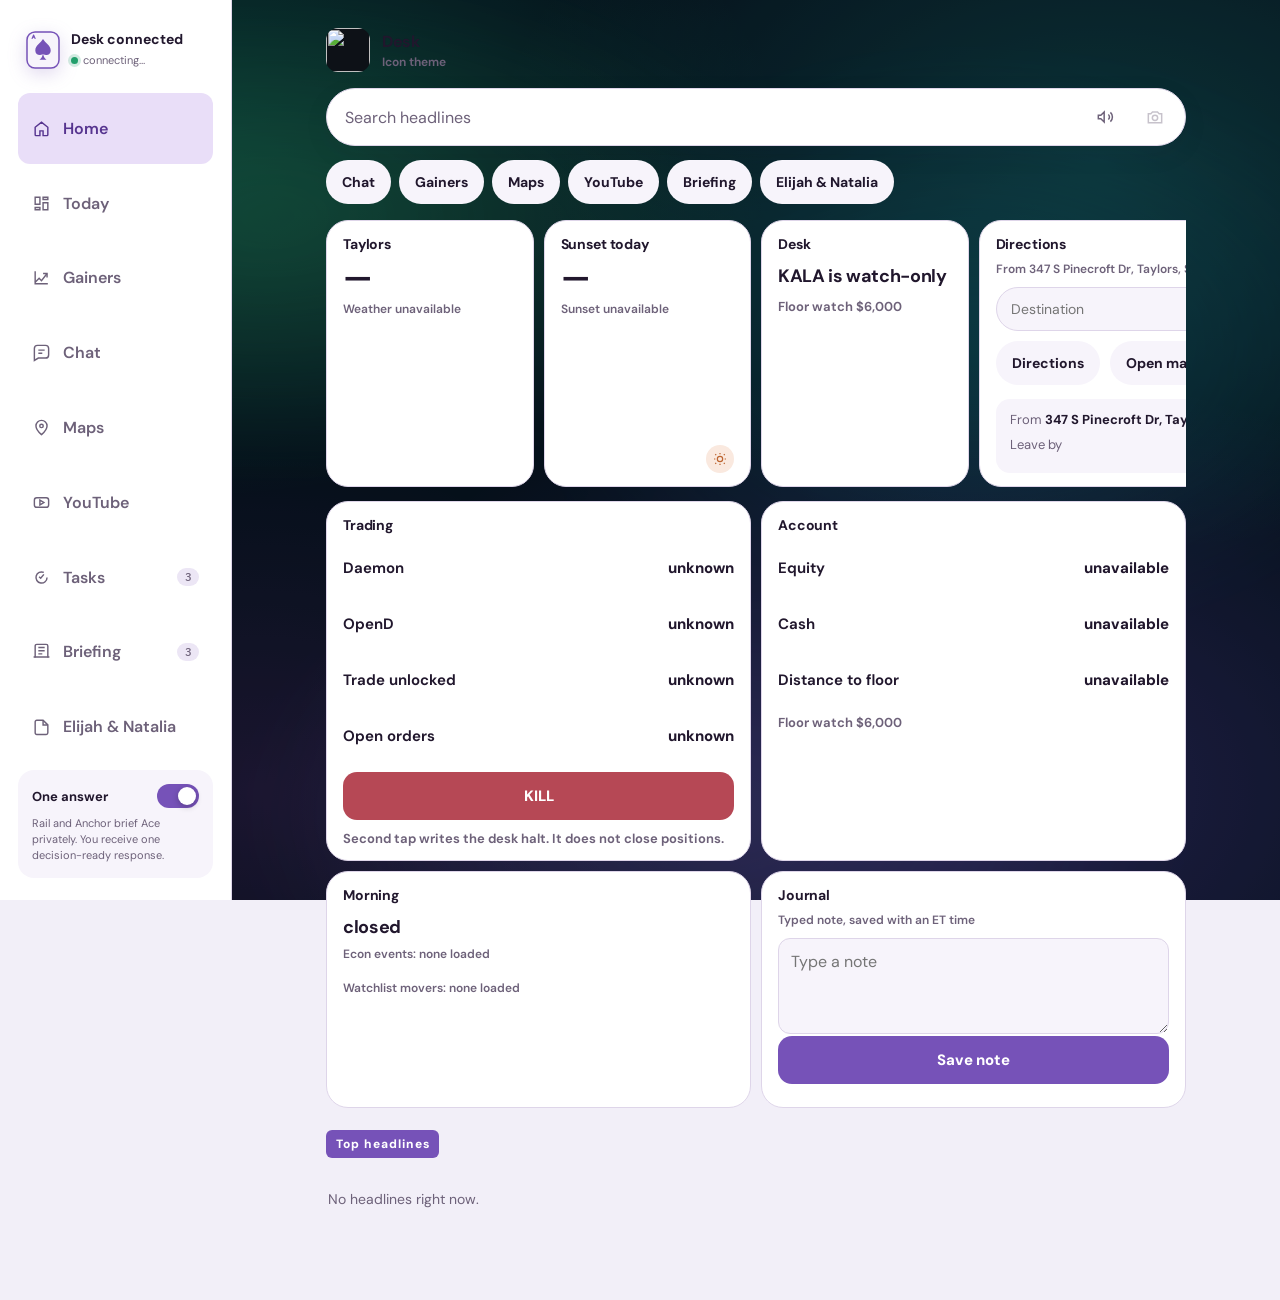
==== static/index.html @ f1497619 "Show live equity and cash from the OpenD account cache. The Home account card reads a local book pus" ====
<!doctype html>
<html lang="en">
<head>
  <meta charset="utf-8" />
  <meta name="viewport" content="width=device-width, initial-scale=1, viewport-fit=cover" />
  <meta name="color-scheme" content="light dark" />
  <meta name="theme-color" content="#171022" />
  <title>Shavor's Desk</title>
  <link rel="manifest" href="/manifest.webmanifest">
  <link rel="apple-touch-icon" href="/icon-mark.png?size=180">
  <link rel="icon" href="/icon.svg" type="image/svg+xml">
  <link rel="icon" type="image/png" sizes="192x192" href="/icon-mark.png?size=192">
  <style>
    @import url('https://fonts.googleapis.com/css2?family=DM+Sans:wght@400;500;600;700&family=IBM+Plex+Mono:wght@500&display=swap');

    :root {
      color-scheme: light dark;
      --bg: #f2eff8;
      --surface: #ffffff;
      --surface-2: #f7f4fb;
      --surface-3: #ece6f5;
      --ink: #21172d;
      --muted: #6d6179;
      --line: #ded5e9;
      --accent: #7652b8;
      --accent-strong: #56348f;
      --accent-soft: #e9def8;
      --warm: #bd642f;
      --warm-soft: #fae9df;
      --blue: #4c719e;
      --blue-soft: #e4edf8;
      --danger: #b64855;
      --shadow: 0 16px 48px rgba(49, 29, 76, .12);
      --radius-lg: 24px;
      --radius-md: 16px;
      --radius-sm: 11px;
      --sidebar: 232px;
    }

    @media (prefers-color-scheme: dark) {
      :root {
        --bg: #0d0913;
        --surface: #171020;
        --surface-2: #21172d;
        --surface-3: #2c1f3b;
        --ink: #f6f0fb;
        --muted: #b1a3be;
        --line: #3a2a4b;
        --accent: #aa7bea;
        --accent-strong: #c59cf3;
        --accent-soft: #38234f;
        --warm: #ef9360;
        --warm-soft: #40271d;
        --blue: #8eb6e8;
        --blue-soft: #21324a;
        --danger: #f08a98;
        --shadow: 0 16px 52px rgba(0, 0, 0, .38);
      }
    }

    * { box-sizing: border-box; }
    html { scroll-behavior: smooth; }
    body {
      margin: 0;
      background: var(--bg);
      color: var(--ink);
      font-family: "DM Sans", sans-serif;
      min-height: 100vh;
      overflow-x: hidden;
    }

    .aurora-background {
      position: fixed;
      inset: 0;
      z-index: 0;
      overflow: hidden;
      pointer-events: none;
      background:
        radial-gradient(ellipse 72% 58% at 12% 16%, rgba(16, 185, 129, .30), transparent 68%),
        radial-gradient(ellipse 68% 62% at 86% 18%, rgba(45, 212, 191, .24), transparent 70%),
        radial-gradient(ellipse 74% 68% at 74% 88%, rgba(139, 92, 246, .30), transparent 70%),
        radial-gradient(ellipse 48% 52% at 20% 88%, rgba(217, 70, 239, .14), transparent 72%),
        #07131d;
      animation: auroraShift 18s ease-in-out infinite alternate;
    }
    .aurora-background::before {
      content: "";
      position: absolute;
      inset: -22%;
      background:
        radial-gradient(ellipse 38% 26% at 30% 32%, rgba(74, 222, 128, .30), transparent 72%),
        radial-gradient(ellipse 34% 30% at 68% 42%, rgba(34, 211, 238, .24), transparent 74%),
        radial-gradient(ellipse 35% 30% at 54% 78%, rgba(167, 139, 250, .24), transparent 74%);
      filter: blur(34px);
      opacity: .82;
      animation: auroraDrift 15s ease-in-out infinite alternate;
    }
    .aurora-background::after {
      content: "";
      position: absolute;
      inset: 0;
      background: rgba(3, 8, 18, .28);
    }
    @keyframes auroraShift {
      0% { background-position: 0% 0%, 100% 0%, 100% 100%, 0% 100%, 50% 50%; }
      100% { background-position: 18% 12%, 78% 24%, 82% 76%, 16% 82%, 50% 50%; }
    }
    @keyframes auroraDrift {
      0% { transform: translate3d(-3%, 2%, 0) scale(1); }
      100% { transform: translate3d(4%, -3%, 0) scale(1.08); }
    }
    button, input { font: inherit; }
    button { color: inherit; }
    button:focus-visible, input:focus-visible { outline: 3px solid color-mix(in srgb, var(--accent) 45%, transparent); outline-offset: 2px; }
    svg { display: block; }

    .app { position: relative; z-index: 1; min-height: 100vh; display: grid; grid-template-columns: var(--sidebar) minmax(0, 1fr); }
    .rail {
      position: fixed;
      inset: 0 auto 0 0;
      width: var(--sidebar);
      padding: 26px 18px 22px;
      background: var(--surface);
      border-right: 1px solid var(--line);
      display: flex;
      flex-direction: column;
      z-index: 20;
    }
    .rail-status { display: flex; align-items: center; gap: 11px; padding: 4px 8px 24px; }
    .status-ace { width: 34px; height: 38px; color: var(--accent); flex: 0 0 auto; }
    .status-ace svg { width: 100%; height: 100%; filter: drop-shadow(0 5px 9px color-mix(in srgb, var(--accent) 22%, transparent)); }
    .rail-status strong { display:block; font-size: 14px; }
    .rail-status small { color: var(--muted); font-size: 11px; }
    .live-dot { display: inline-block; width: 7px; height: 7px; margin-right: 5px; border-radius: 50%; background: #22a06b; box-shadow: 0 0 0 3px color-mix(in srgb, #22a06b 20%, transparent); }

    .nav-list { display: grid; gap: 4px; overflow: auto; flex: 1; min-height: 0; padding-bottom: 8px; }
    .nav-btn {
      width: 100%; border: 0; background: transparent; border-radius: 12px;
      min-height: 48px; padding: 12px 14px; display:flex; align-items:center; gap: 12px;
      color: var(--muted); font-weight: 600; text-align:left; cursor:pointer;
    }
    .nav-btn svg { width: 19px; height: 19px; }
    .nav-btn.active { background: var(--accent-soft); color: var(--accent-strong); }
    .nav-btn .count { margin-left: auto; min-width: 22px; padding: 2px 6px; border-radius: 20px; background: var(--surface-3); font: 500 11px "IBM Plex Mono", monospace; text-align:center; }
    .nav-btn.active .count { background: var(--surface); }
    .rail-foot { margin-top:auto; }
    .mode-card { padding: 14px; background: var(--surface-2); border-radius: var(--radius-md); }
    .mode-card .mode-row { display:flex; align-items:center; justify-content:space-between; gap:10px; }
    .mode-card strong { font-size: 13px; }
    .mode-card p { margin:8px 0 0; color:var(--muted); font-size:11px; line-height:1.45; }

    .switch { width: 42px; height: 24px; border:0; border-radius:20px; background:var(--line); padding:3px; cursor:pointer; transition:.2s; }
    .switch::after { content:""; display:block; width:18px; height:18px; border-radius:50%; background:white; box-shadow:0 2px 6px rgba(0,0,0,.24); transition:.2s; }
    .switch[aria-checked="true"] { background:var(--accent); }
    .switch[aria-checked="true"]::after { transform:translateX(18px); }

    .main { grid-column: 2; min-width:0; padding: 34px clamp(22px, 4vw, 60px) 70px; }
    .topbar { display:flex; justify-content:space-between; align-items:center; gap:24px; margin-bottom:28px; }
    .top-brand { display:flex; align-items:center; gap:12px; min-width:0; }
    .eyebrow { margin:0 0 5px; color:var(--muted); font-size:13px; font-weight:600; }
    h1 { margin:0; font-size:clamp(28px, 3.4vw, 42px); line-height:1.08; letter-spacing:-.035em; }
    .top-actions { display:flex; gap:8px; align-items:center; }
    .icon-btn { width:42px; height:42px; border:1px solid var(--line); border-radius:50%; background:var(--surface); display:grid; place-items:center; cursor:pointer; }
    .icon-btn svg { width:19px; height:19px; }
    .proto-badge { display:flex; align-items:center; gap:7px; height:42px; padding:0 13px; border-radius:22px; background:var(--surface); border:1px solid var(--line); color:var(--muted); font-size:12px; font-weight:600; white-space:nowrap; }

    .view { display:none; animation: viewIn .24s ease; }
    .view.active { display:block; }
    @keyframes viewIn { from{opacity:.25; transform:translateY(4px)} to{opacity:1;transform:none} }
    @media (prefers-reduced-motion: reduce) { * { animation:none !important; transition:none !important; scroll-behavior:auto !important; } }

    .today-grid { display:grid; grid-template-columns:minmax(0,1.45fr) minmax(300px,.8fr); gap:18px; }
    .stack { display:grid; gap:18px; align-content:start; }
    .card { background:var(--surface); border:1px solid var(--line); box-shadow:0 1px 0 rgba(0,0,0,.02); }
    .lead-card { border-radius:var(--radius-lg); padding:clamp(22px,3.5vw,36px); min-height:295px; position:relative; overflow:hidden; }
    .lead-card::after { content:""; position:absolute; width:250px; height:250px; border-radius:50%; right:-110px; bottom:-145px; border:50px solid var(--accent-soft); opacity:.85; }
    .lead-card > * { position:relative; z-index:1; }
    .section-label { color:var(--accent-strong); font-size:12px; font-weight:700; margin:0 0 12px; }
    .lead-card h2 { font-size:clamp(23px,3vw,34px); line-height:1.15; letter-spacing:-.03em; max-width:620px; margin:0 0 14px; }
    .lead-card p { color:var(--muted); font-size:15px; line-height:1.62; max-width:590px; margin:0; }
    .answer-meta { margin-top:24px; display:flex; gap:8px; flex-wrap:wrap; }
    .voice-pill { display:inline-flex; align-items:center; gap:7px; padding:7px 10px; border-radius:10px; background:var(--surface-2); color:var(--muted); font-size:11px; font-weight:600; }
    .voice-pill i { width:7px; height:7px; border-radius:50%; background:var(--accent); }
    .voice-pill.warm i { background:var(--warm); }
    .voice-pill.blue i { background:var(--blue); }
    .card-actions { display:flex; gap:8px; flex-wrap:wrap; margin-top:25px; }
    .primary-btn, .ghost-btn { border:0; border-radius:12px; min-height:44px; padding:12px 16px; font-weight:700; font-size:14px; cursor:pointer; }
    .primary-btn { background:var(--accent); color:#fff; }
    @media (prefers-color-scheme: dark){ .primary-btn{color:#160d21;} }
    .ghost-btn { background:var(--surface-3); color:var(--ink); }

    .mini-card { padding:18px; border-radius:var(--radius-md); }
    .card-head { display:flex; align-items:center; justify-content:space-between; gap:16px; margin-bottom:14px; }
    .card-head h3 { margin:0; font-size:15px; letter-spacing:-.01em; }
    .text-btn { border:0; background:transparent; color:var(--accent-strong); padding:2px; font-weight:700; font-size:12px; cursor:pointer; }
    .progress { height:7px; background:var(--surface-3); border-radius:8px; overflow:hidden; margin:11px 0 8px; }
    .progress span { display:block; width:66%; height:100%; background:var(--accent); border-radius:8px; }
    .metric-row { display:flex; justify-content:space-between; gap:12px; color:var(--muted); font-size:12px; }
    .task-list { display:grid; gap:8px; }
    .task-row { width:100%; border:0; background:var(--surface-2); border-radius:12px; padding:12px; display:grid; grid-template-columns:auto minmax(0,1fr) auto; gap:10px; align-items:center; text-align:left; cursor:pointer; }
    .task-marker { width:9px; height:9px; border-radius:50%; background:var(--warm); }
    .task-marker.green { background:var(--accent); }
    .task-copy strong { display:block; font-size:13px; overflow:hidden; text-overflow:ellipsis; white-space:nowrap; }
    .task-copy small { color:var(--muted); font-size:11px; }
    .task-arrow { color:var(--muted); }
    .system-line { display:grid; grid-template-columns:auto 1fr auto; gap:10px; align-items:center; font-size:12px; padding:9px 0; border-bottom:1px solid var(--line); }
    .system-line:last-child { border-bottom:0; padding-bottom:0; }
    .system-line .state { color:var(--accent-strong); font-weight:700; }
    .system-line .state.warn { color:var(--warm); }
    .sys-icon { width:28px; height:28px; border-radius:9px; display:grid; place-items:center; background:var(--accent-soft); color:var(--accent-strong); }
    .sys-icon svg { width:15px; height:15px; }
    .app-card { padding:18px; border-radius:var(--radius-md); }
    .app-card .card-head { margin-bottom:11px; }
    .app-card-grid { display:grid; grid-template-columns:repeat(3,1fr); gap:8px; }
    .app-launcher { border:0; background:var(--surface-2); border-radius:12px; padding:11px 6px 9px; min-width:0; display:grid; place-items:center; gap:6px; cursor:pointer; }
    .app-launcher:hover { background:var(--accent-soft); }
    .app-launcher svg { width:22px; height:22px; color:var(--accent-strong); }
    .app-launcher span { max-width:100%; overflow:hidden; text-overflow:ellipsis; font-size:10px; font-weight:700; }
    .app-card-foot { margin:11px 0 0; color:var(--muted); font-size:10px; line-height:1.45; }

    .quick-strip { display:grid; grid-template-columns:repeat(4,1fr); gap:12px; margin-top:18px; }
    .quick-card { border:1px solid var(--line); background:var(--surface); border-radius:var(--radius-md); padding:17px; text-align:left; cursor:pointer; min-height:126px; }
    .quick-card svg { width:22px; height:22px; color:var(--accent-strong); margin-bottom:18px; }
    .quick-card strong { display:block; font-size:14px; }
    .quick-card span { color:var(--muted); font-size:12px; line-height:1.4; display:block; margin-top:4px; }

    .chat-layout { display:grid; grid-template-columns:minmax(0,1.5fr) minmax(280px,.65fr); gap:18px; align-items:start; }
    .chat-panel { border-radius:var(--radius-lg); overflow:hidden; min-height:660px; display:flex; flex-direction:column; }
    .chat-toolbar { padding:15px 18px; border-bottom:1px solid var(--line); display:flex; justify-content:space-between; gap:12px; align-items:center; }
    .personas { display:flex; gap:6px; flex-wrap:wrap; }
    .filter-chip, .archive-link { border:1px solid var(--line); background:transparent; color:var(--muted); padding:6px 9px; border-radius:20px; font-size:11px; font-weight:700; cursor:pointer; }
    .filter-chip.active { background:var(--surface-3); color:var(--ink); }
    .mode-inline { display:flex; align-items:center; gap:9px; font-size:11px; color:var(--muted); font-weight:600; }
    .mode-inline-group { display:flex; align-items:center; gap:14px; flex-wrap:wrap; justify-content:flex-end; }
    .messages { padding:22px; display:grid; gap:18px; flex:1; align-content:start; }
    .message { display:grid; grid-template-columns:30px minmax(0,1fr); gap:10px; max-width:760px; }
    .message.me { margin-left:auto; grid-template-columns:minmax(0,1fr); max-width:75%; }
    .avatar { width:30px; height:30px; border-radius:10px; display:grid; place-items:center; background:var(--accent-soft); color:var(--accent-strong); font:700 11px "IBM Plex Mono",monospace; }
    .bubble { background:var(--surface-2); border-radius:4px 15px 15px 15px; padding:13px 15px; }
    .message.me .bubble { background:var(--accent); color:white; border-radius:15px 4px 15px 15px; }
    .bubble-head { display:flex; align-items:baseline; gap:8px; margin-bottom:5px; }
    .bubble-head strong { font-size:12px; }
    .bubble-head time { color:var(--muted); font-size:10px; }
    .bubble p { margin:0; font-size:13px; line-height:1.55; }
    .synthesis { background:var(--surface); border:1px solid var(--line); box-shadow:var(--shadow); }
    .synthesis .bubble-head strong { color:var(--accent-strong); }
    .source-toggle { margin-top:11px; border:0; padding:0; background:transparent; color:var(--accent-strong); font-weight:700; font-size:11px; cursor:pointer; }
    .source-takes { display:none; margin-top:11px; padding-top:11px; border-top:1px solid var(--line); gap:8px; }
    .source-takes.open { display:grid; }
    .take { padding:10px; border-radius:10px; background:var(--surface-2); font-size:11px; line-height:1.45; color:var(--muted); }
    .take b { color:var(--ink); }
    .composer { border-top:1px solid var(--line); padding:14px; }
    .compose-box { border:1px solid var(--line); border-radius:15px; background:var(--surface-2); padding:11px; }
    .compose-box input { width:100%; border:0; background:transparent; color:var(--ink); padding:3px 2px 12px; font-size:13px; }
    .compose-box input::placeholder { color:var(--muted); }
    .compose-tools { display:flex; justify-content:space-between; gap:10px; align-items:center; }
    .toolset { display:flex; gap:5px; }
    .mini-icon { border:0; background:transparent; color:var(--muted); width:31px; height:31px; border-radius:9px; display:grid; place-items:center; cursor:pointer; }
    .mini-icon:hover { background:var(--surface-3); color:var(--ink); }
    .mini-icon svg { width:17px; height:17px; }
    .draft-note { color:var(--muted); font-size:10px; }
    .send-demo { border:0; background:var(--accent); color:#fff; width:31px; height:31px; border-radius:10px; display:grid; place-items:center; cursor:pointer; }
    .send-demo svg { width:16px; height:16px; }

    .protocol-card { border-radius:var(--radius-lg); padding:20px; }
    .protocol-card > p { margin:6px 0 18px; color:var(--muted); font-size:12px; line-height:1.5; }
    .protocol-step { display:grid; grid-template-columns:28px minmax(0,1fr); gap:10px; padding:11px 0; border-top:1px solid var(--line); }
    .step-num { width:25px; height:25px; border-radius:8px; background:var(--surface-3); display:grid; place-items:center; color:var(--accent-strong); font:600 11px "IBM Plex Mono",monospace; }
    .protocol-step strong { display:block; font-size:12px; margin-bottom:3px; }
    .protocol-step span { color:var(--muted); font-size:11px; line-height:1.4; }

    .page-intro { max-width:720px; margin-bottom:22px; color:var(--muted); font-size:14px; line-height:1.6; }
    .task-board { display:grid; grid-template-columns:repeat(3,minmax(0,1fr)); gap:14px; }
    .task-column { background:var(--surface-2); border:1px solid var(--line); border-radius:var(--radius-lg); padding:14px; min-height:440px; }
    .column-head { display:flex; justify-content:space-between; align-items:center; padding:4px 4px 13px; }
    .column-head strong { font-size:13px; }
    .column-head span { color:var(--muted); font:500 11px "IBM Plex Mono",monospace; }
    .task-tile { width:100%; border:1px solid var(--line); background:var(--surface); border-radius:14px; padding:15px; text-align:left; margin-bottom:10px; cursor:pointer; }
    .task-tile .tag { display:inline-block; padding:4px 7px; border-radius:7px; background:var(--accent-soft); color:var(--accent-strong); font-size:9px; font-weight:700; margin-bottom:10px; }
    .task-tile .tag.orange { background:var(--warm-soft); color:var(--warm); }
    .task-tile h3 { margin:0 0 7px; font-size:14px; line-height:1.35; }
    .task-tile p { margin:0; color:var(--muted); font-size:11px; line-height:1.5; }
    .task-tile footer { display:flex; justify-content:space-between; align-items:center; color:var(--muted); font-size:10px; margin-top:14px; }
    .owners { display:flex; }
    .owner { width:23px; height:23px; border:2px solid var(--surface); border-radius:50%; display:grid; place-items:center; margin-left:-5px; background:var(--accent-soft); color:var(--accent-strong); font:700 8px "IBM Plex Mono",monospace; }
    .owner:first-child { margin-left:0; }
    .owner.rail { background:var(--warm-soft); color:var(--warm); }
    .owner.anchor { background:var(--blue-soft); color:var(--blue); }

    .brief-controls { display:flex; gap:7px; flex-wrap:wrap; margin-bottom:20px; }
    .brief-tab { border:1px solid var(--line); background:var(--surface); border-radius:10px; min-height:44px; padding:10px 14px; color:var(--muted); font-size:13px; font-weight:700; cursor:pointer; }
    .brief-tab.active { background:var(--ink); color:var(--surface); border-color:var(--ink); }
    .brief-page { display:none; }
    .brief-page.active { display:block; }
    .brief-grid { display:grid; grid-template-columns:minmax(0,1.2fr) minmax(290px,.8fr); gap:16px; }
    .brief-hero { border-radius:var(--radius-lg); padding:26px; }
    .brief-hero .stamp { color:var(--muted); font:500 10px "IBM Plex Mono",monospace; }
    .brief-hero h2 { font-size:28px; line-height:1.2; letter-spacing:-.03em; margin:12px 0 14px; }
    .brief-hero p { color:var(--muted); line-height:1.65; font-size:14px; }
    .data-strip { display:grid; grid-template-columns:repeat(3,1fr); gap:8px; margin-top:22px; }
    .datum { background:var(--surface-2); border-radius:12px; padding:12px; }
    .datum span { display:block; color:var(--muted); font-size:9px; margin-bottom:5px; }
    .datum strong { font:600 15px "IBM Plex Mono",monospace; }
    .insight-list { display:grid; gap:10px; }
    .insight { border-radius:var(--radius-md); padding:17px; }
    .insight strong { display:block; font-size:13px; margin-bottom:6px; }
    .insight p { margin:0; color:var(--muted); font-size:11px; line-height:1.55; }
    .news-list { display:grid; gap:11px; }
    .news-item { border-radius:var(--radius-md); padding:18px; display:grid; grid-template-columns:auto minmax(0,1fr); gap:14px; align-items:start; }
    .news-date { width:48px; text-align:center; padding:8px 4px; border-radius:12px; background:var(--surface-2); }
    .news-date b { display:block; font:700 18px "IBM Plex Mono",monospace; }
    .news-date span { color:var(--muted); font-size:9px; }
    .news-item h3 { margin:1px 0 5px; font-size:14px; }
    .news-item p { margin:0; color:var(--muted); font-size:11px; line-height:1.5; }

    .market-grid { display:grid; grid-template-columns:minmax(0,1.35fr) minmax(280px,.65fr); gap:16px; align-items:start; }
    .movers-card { border-radius:var(--radius-lg); overflow:hidden; }
    .movers-head { display:flex; justify-content:space-between; align-items:flex-start; gap:18px; padding:22px 22px 17px; border-bottom:1px solid var(--line); }
    .movers-head h2 { margin:0 0 5px; font-size:22px; letter-spacing:-.025em; }
    .movers-head p { margin:0; color:var(--muted); font-size:12px; }
    .source-tabs { display:flex; flex-wrap:wrap; gap:6px; justify-content:flex-end; }
    .source-tab { border:1px solid var(--line); background:var(--surface-2); color:var(--muted); border-radius:10px; min-height:44px; padding:10px 14px; font-size:13px; font-weight:700; cursor:pointer; }
    .source-tab.active { background:var(--accent); color:#fff; border-color:var(--accent); }
    .list-tabs { display:flex; flex-wrap:wrap; gap:6px; margin:10px 0 4px; }
    .list-tab { border:1px solid var(--line); background:transparent; color:var(--muted); border-radius:999px; min-height:40px; padding:8px 14px; font-size:13px; font-weight:700; cursor:pointer; }
    .list-tab.active { background:var(--surface-2); color:var(--text); border-color:var(--accent); }
    .movers-columns { display:grid; grid-template-columns:48px minmax(0,1fr) 94px 94px; gap:10px; padding:11px 22px; color:var(--muted); font:600 10px "IBM Plex Mono",monospace; border-bottom:1px solid var(--line); }
    .movers-columns span:nth-child(n+3) { text-align:right; }
    .feed-empty { padding:34px 22px 30px; text-align:center; }
    .feed-empty-icon { width:48px; height:48px; margin:0 auto 15px; border-radius:15px; background:var(--accent-soft); color:var(--accent-strong); display:grid; place-items:center; }
    .feed-empty-icon svg { width:23px; height:23px; }
    .feed-empty h3 { margin:0 0 7px; font-size:16px; }
    .feed-empty p { max-width:480px; margin:0 auto; color:var(--muted); font-size:12px; line-height:1.55; overflow-wrap:anywhere; word-break:break-word; }
    .feed-status { display:inline-flex; align-items:center; gap:7px; margin-top:16px; padding:7px 10px; border-radius:9px; background:var(--surface-2); color:var(--muted); font-size:10px; font-weight:700; }
    .feed-status i { width:7px; height:7px; border-radius:50%; background:var(--warm); }
    .integration-card { border-radius:var(--radius-lg); padding:20px; }
    .integration-card h3 { margin:0; font-size:16px; }
    .integration-card > p { margin:7px 0 18px; color:var(--muted); font-size:12px; line-height:1.5; }
    .feed-feature { display:grid; grid-template-columns:30px minmax(0,1fr); gap:10px; padding:12px 0; border-top:1px solid var(--line); }
    .feed-feature svg { width:18px; height:18px; margin:2px 0 0 5px; color:var(--accent-strong); }
    .feed-feature strong { display:block; font-size:12px; margin-bottom:3px; }
    .feed-feature span { display:block; color:var(--muted); font-size:11px; line-height:1.45; }
    .watch-snapshot { margin-top:16px; border-radius:var(--radius-md); padding:17px 20px; display:flex; justify-content:space-between; gap:18px; align-items:center; }
    .watch-snapshot small { display:block; color:var(--muted); font-size:10px; margin-bottom:4px; }
    .watch-snapshot strong { font-size:14px; }
    .watch-price { text-align:right; font-family:"IBM Plex Mono",monospace; }
    .watch-price b { display:block; color:var(--accent-strong); font-size:15px; }
    .watch-price span { color:var(--muted); font-size:10px; }

    .source-hub { display:grid; grid-template-columns:minmax(0,1.25fr) minmax(280px,.75fr); gap:16px; align-items:start; }
    .source-panel, .bluetooth-panel { border-radius:var(--radius-lg); padding:22px; }
    .source-panel h2, .bluetooth-panel h3 { margin:0; letter-spacing:-.02em; }
    .source-panel h2 { font-size:24px; }
    .bluetooth-panel h3 { font-size:16px; }
    .source-panel > p, .bluetooth-panel > p { margin:7px 0 18px; color:var(--muted); font-size:12px; line-height:1.55; }
    .source-list { display:grid; gap:9px; }
    .source-row { display:grid; grid-template-columns:42px minmax(0,1fr) auto; gap:12px; align-items:center; padding:13px; border-radius:14px; background:var(--surface-2); }
    .source-id { width:42px; height:42px; border-radius:13px; display:grid; place-items:center; background:var(--accent-soft); color:var(--accent-strong); }
    .source-id svg { width:21px; height:21px; }
    .source-copy strong { display:block; font-size:13px; }
    .source-copy span { display:block; margin-top:3px; color:var(--muted); font-size:10px; line-height:1.4; }
    .source-action { display:grid; justify-items:end; gap:5px; }
    .source-action small { color:var(--muted); font-size:9px; font-weight:700; }
    .source-summary { margin-top:15px; padding:12px 14px; border:1px dashed var(--line); border-radius:12px; color:var(--muted); font-size:11px; line-height:1.5; overflow-wrap:anywhere; word-break:break-word; }
    .source-summary strong { color:var(--ink); }
    .bluetooth-control { display:flex; align-items:center; justify-content:space-between; gap:14px; padding:14px 0; border-top:1px solid var(--line); border-bottom:1px solid var(--line); }
    .bluetooth-control strong { display:block; font-size:13px; }
    .bluetooth-control span { display:block; margin-top:3px; color:var(--muted); font-size:10px; }
    .bluetooth-note { margin-top:15px; padding:12px; border-radius:12px; background:var(--accent-soft); color:var(--accent-strong); font-size:10px; line-height:1.5; font-weight:600; }

    .drawer-backdrop { position:fixed; inset:0; background:rgba(4,10,8,.54); opacity:0; pointer-events:none; transition:.2s; z-index:40; display:none; }
    .drawer-backdrop.open { display:block; opacity:1; pointer-events:auto; }
    .drawer { position:fixed; top:0; right:0; bottom:0; width:min(430px,100%); background:var(--surface); transform:translateX(105%); transition:.25s ease; z-index:41; padding:24px; overflow:auto; box-shadow:-20px 0 70px rgba(0,0,0,.25); display:none; }
    .drawer.open { display:block; transform:none; }
    .drawer-head { display:flex; justify-content:space-between; gap:20px; align-items:center; margin-bottom:28px; }
    .drawer-head span { color:var(--muted); font-size:11px; font-weight:700; }
    .drawer h2 { font-size:25px; letter-spacing:-.03em; margin:0 0 12px; }
    .drawer > p { color:var(--muted); font-size:13px; line-height:1.65; }
    .drawer-section { margin-top:24px; padding-top:19px; border-top:1px solid var(--line); }
    .drawer-section h3 { margin:0 0 12px; font-size:13px; }
    .check-line { display:grid; grid-template-columns:18px minmax(0,1fr); gap:9px; color:var(--muted); font-size:12px; line-height:1.45; margin:9px 0; }
    .check-line svg { color:var(--accent); width:16px; height:16px; margin-top:1px; }

    .toast { position:fixed; left:50%; bottom:26px; transform:translate(-50%,16px); background:var(--ink); color:var(--surface); padding:10px 14px; border-radius:10px; font-size:12px; font-weight:600; opacity:0; pointer-events:none; transition:.2s; z-index:60; }
    .toast.show { opacity:1; transform:translate(-50%,0); }

    .home-feed { max-width: 860px; margin: 0 auto; }
    .home-search {
      display: flex; align-items: center; gap: 6px;
      background: var(--surface); border: 1px solid var(--line);
      border-radius: 999px; padding: 6px 8px 6px 18px;
      box-shadow: 0 8px 28px rgba(49, 29, 76, .06);
    }
    .home-search input {
      flex: 1; min-width: 0; border: 0; background: transparent;
      color: var(--ink); font-size: 16px; padding: 10px 0; outline: none;
    }
    .home-search input::placeholder { color: var(--muted); }
    .home-search-btn {
      width: 44px; height: 44px; border: 0; border-radius: 50%;
      background: transparent; color: var(--muted); display: grid; place-items: center; cursor: pointer;
    }
    .home-search-btn svg { width: 20px; height: 20px; }
    .home-search-btn:hover { background: var(--surface-2); color: var(--ink); }
    .home-search-btn[aria-pressed="true"] { color: var(--accent-strong); background: var(--accent-soft); }
    .home-search-btn:disabled { opacity: .38; cursor: default; }
    .home-search-btn:disabled:hover { background: transparent; color: var(--muted); }
    .home-chips { display: flex; flex-wrap: wrap; gap: 8px; margin: 14px 0 16px; }
    .home-chip {
      border: 0; background: var(--surface-2); color: var(--ink);
      border-radius: 999px; min-height: 44px; padding: 12px 16px; font-size: 14px; font-weight: 700; cursor: pointer;
    }
    .home-chip:hover { background: var(--accent-soft); color: var(--accent-strong); }
    .home-cards {
      display: grid; grid-auto-flow: column; grid-auto-columns: minmax(168px, 1fr);
      gap: 10px; overflow-x: auto; padding-bottom: 4px; scroll-snap-type: x proximity;
    }
    .home-info {
      scroll-snap-align: start; background: var(--surface); border: 1px solid var(--line);
      border-radius: 22px; padding: 14px 16px 13px; min-height: 118px;
      display: flex; flex-direction: column; gap: 2px;
    }
    .home-kicker { margin: 0; font-size: 14px; font-weight: 700; letter-spacing: -.01em; }
    .home-big { margin: 6px 0 0; font-size: 32px; font-weight: 700; letter-spacing: -.04em; line-height: 1; }
    .home-desk-label { font-size: 18px; letter-spacing: -.02em; line-height: 1.25; margin-top: 10px; }
    .home-sub { margin: 6px 0 0; color: var(--muted); font-size: 12px; font-weight: 600; }
    .home-meta { margin-top: auto; display: flex; gap: 10px; align-items: center; color: var(--muted); font-size: 12px; font-weight: 650; padding-top: 8px; }
    .home-meta .aqi-dot { width: 8px; height: 8px; border-radius: 50%; background: #3c9a62; display: inline-block; }
    .home-meta .aqi-dot.warn { background: var(--warm); }
    .home-meta .aqi-dot.bad { background: var(--danger); }
    .home-sun { margin-left: auto; width: 28px; height: 28px; border-radius: 50%; display: grid; place-items: center; background: var(--warm-soft); color: var(--warm); }
    .home-sun svg { width: 16px; height: 16px; }
    .home-head { display: flex; align-items: center; gap: 10px; margin: 22px 0 6px; }
    .home-head h2 {
      margin: 0; font-size: 12px; letter-spacing: .08em; font-weight: 800;
      background: var(--accent); color: #fff; border-radius: 6px; padding: 6px 10px;
    }
    @media (prefers-color-scheme: dark) { .home-head h2 { color: #160d21; } }
    .home-empty { color: var(--muted); font-size: 14px; padding: 18px 2px 8px; }
    .home-brand { display:flex; align-items:center; gap:12px; margin:0 0 16px; }
    .home-brand strong { display:block; font-size:16px; letter-spacing:-.02em; }
    .home-brand span { display:block; margin-top:2px; color:var(--muted); font-size:12px; font-weight:650; }
    .app-mark { width:44px; height:44px; border-radius:12px; background:#0d1117; flex:0 0 auto; }
    .topbar .app-mark { width:40px; height:40px; }
    .home-count { margin:0 0 4px; color:var(--muted); font-size:12px; font-weight:700; }
    .home-headlines { display:block; }
    .home-item {
      display: grid; grid-template-columns: 132px minmax(0, 1fr); gap: 14px;
      padding: 18px 2px; min-height: 72px; border-top: 1px solid var(--line); text-decoration: none; color: inherit;
    }
    .home-item.no-img { grid-template-columns: minmax(0, 1fr); }
    .home-thumb { width: 132px; height: 88px; object-fit: cover; border-radius: 12px; background: var(--surface-3); }
    .home-item h3 { margin: 0 0 6px; font-size: 18px; letter-spacing: -.02em; line-height: 1.25; }
    .home-item p { margin: 0; color: var(--muted); font-size: 14px; line-height: 1.45; }
    .home-src { margin-top: 8px; color: var(--muted); font-size: 12px; font-weight: 700; }
    .main.is-home .topbar { display: none; }
    .main.is-home { padding-top: 28px; }


    .home-ops { display:grid; grid-template-columns:1fr 1fr; gap:10px; margin-top:10px; }
    .ops-card { min-width: 0; }
    .ops-facts { list-style:none; margin:8px 0 0; padding:0; display:grid; gap:8px; }
    .ops-facts li { display:flex; justify-content:space-between; align-items:center; gap:12px; min-height:48px; font-size:15px; font-weight:650; }
    .ops-facts strong { font-weight:800; text-align:right; }
    .tap-48, .nav-list .nav-btn, .mobile-nav .nav-btn { min-height:48px; min-width:48px; }
    .tap-48 {
      border:0; border-radius:14px; padding:12px 16px; font-size:15px; font-weight:800;
      cursor:pointer; background:var(--accent); color:#fff;
    }
    .kill-btn { background:#b64855; }
    .kill-btn.armed { background:#7a1220; }
    .kill-btn:disabled, .tap-48:disabled { opacity:.55; cursor:default; }
    #journalText {
      width:100%; box-sizing:border-box; min-height:96px; margin-top:8px;
      border-radius:12px; border:1px solid var(--line); padding:12px;
      font:inherit; background:var(--surface-2); color:var(--ink); resize:vertical;
    }
    @media (max-width: 720px) { .home-ops { grid-template-columns:1fr; } }

    .mobile-nav { display:none; }

    @media (max-width: 980px) {
      :root { --sidebar: 84px; }
      .rail { padding:22px 12px; align-items:center; }
      .rail-status { padding:2px 0 24px; }
      .rail-status > div:last-child, .nav-btn > span:not(.count), .mode-card { display:none; }
      .nav-btn { width:52px; height:48px; justify-content:center; padding:0; position:relative; }
      .nav-btn .count { position:absolute; right:-2px; top:-3px; min-width:17px; padding:1px 4px; }
      .today-grid, .chat-layout, .brief-grid, .market-grid, .source-hub { grid-template-columns:1fr; }
      .stack, .quick-strip { grid-template-columns:repeat(2,1fr); }
      .system-card { grid-column:1/-1; }
      .task-board { grid-template-columns:1fr; }
      .task-column { min-height:0; }
    }

    @media (max-width: 700px) {
      .app { display:block; }
      .rail { display:none; }
      .main { padding:24px 15px calc(188px + env(safe-area-inset-bottom)); }
      .topbar { margin-bottom:22px; align-items:center; }
      .top-actions .proto-badge { display:none; }
      h1 { font-size:29px; }
      .today-grid, .quick-strip, .stack { grid-template-columns:1fr; }
      .lead-card { min-height:0; padding:24px 20px; border-radius:20px; }
      .lead-card h2 { font-size:24px; }
      .quick-strip { gap:9px; }
      .today-grid .mini-card .task-list .task-row:nth-child(n+2) { display:none; }
      .system-card { display:none; }
      .app-card { display:grid; grid-template-columns:minmax(118px,1fr) auto; align-items:center; gap:8px; padding:14px 16px; }
      .app-card .card-head { margin:0; }
      .app-card .card-head .text-btn, .app-card-foot { display:none; }
      .app-card-grid { grid-template-columns:repeat(3,42px); gap:6px; }
      .app-launcher { width:42px; height:42px; padding:0; }
      .app-launcher span { position:absolute; width:1px; height:1px; overflow:hidden; clip:rect(0 0 0 0); white-space:nowrap; }
      .drawer, .drawer-backdrop { transition:none; }
      .quick-card { min-height:auto; display:grid; grid-template-columns:30px 1fr; column-gap:10px; padding:14px; }
      .quick-card svg { margin:0; grid-row:1/3; }
      .chat-panel { min-height:calc(100vh - 175px); border-radius:18px; }
      .chat-toolbar { align-items:flex-start; }
      .personas { max-width:180px; }
      .messages { padding:17px 13px; }
      .message.me { max-width:88%; }
      .protocol-card { border-radius:18px; }
      .task-board { gap:11px; }
      .task-column { border-radius:18px; }
      .brief-grid, .market-grid { gap:11px; }
      .movers-head { display:block; padding:19px 17px 15px; }
      .source-tabs { justify-content:flex-start; margin-top:14px; }
      .movers-columns { grid-template-columns:38px minmax(0,1fr) 70px; padding:10px 16px; }
      .movers-columns span:nth-child(3) { display:none; }
      .feed-empty { padding:30px 18px 28px; }
      .watch-snapshot { align-items:flex-start; }
      .data-strip { grid-template-columns:1fr 1fr; }
      .datum:last-child { grid-column:1/-1; }
      .mobile-nav {
        display:grid; grid-template-columns:repeat(4,1fr); position:fixed; z-index:30;
        left:10px; right:10px; bottom:calc(10px + env(safe-area-inset-bottom));
        background:color-mix(in srgb, var(--surface) 94%, transparent); border:1px solid var(--line);
        border-radius:19px; padding:7px; box-shadow:var(--shadow);
      }
      .mobile-nav .nav-btn { width:auto; height:auto; min-height:52px; padding:8px 2px; display:flex; flex-direction:column; gap:3px; justify-content:center; font-size:11px; border-radius:13px; }
      .mobile-nav .nav-btn svg { width:18px; height:18px; }
      .mobile-nav .nav-btn > span:not(.count) { display:block; }
      .mobile-nav .nav-btn .count { display:none; }
      .toast { bottom:calc(88px + env(safe-area-inset-bottom)); width:max-content; max-width:calc(100% - 32px); text-align:center; }
    }
  
    .filehidden { position:absolute; width:1px; height:1px; opacity:0; pointer-events:none; }
    #log { overflow-y:auto; max-height:52vh; }
    .movers-list { display:grid; gap:0; }
    .mover-row { display:grid; grid-template-columns:48px minmax(0,1.2fr) minmax(0,.8fr) minmax(0,.8fr); gap:8px; padding:10px 4px; border-bottom:1px solid var(--line); font-size:13px; font-weight:600; }
    .mover-row span:first-child { color:var(--muted); font:500 12px "IBM Plex Mono", monospace; }
    #refreshGainers { padding:7px 10px; font-size:11px; min-width:78px; }
    #refreshGainers[aria-busy="true"] { opacity:.7; cursor:wait; }
    .feed-meta { display:flex; flex-wrap:wrap; align-items:center; justify-content:space-between; gap:8px 14px; padding:10px 22px 12px; border-bottom:1px solid var(--line); color:var(--muted); font-size:11px; }
    .feed-meta .feed-status { margin-top:0; }
    .feed-meta .feed-status.ok i { background:#22a06b; }
    .feed-meta .feed-status.empty i { background:var(--warm); }
    .feed-meta .feed-status.error i, .feed-meta .feed-status.not_connected i { background:#c9372c; }
    .feed-updated { margin:0; color:var(--muted); font-size:11px; font-family:"IBM Plex Mono",monospace; }
    .answer-updated { margin:10px 0 0; color:var(--muted); font:500 11px "IBM Plex Mono",monospace; }
    .task-marker.ok { background:#22a06b; }
    .task-marker.warn { background:var(--warm); }
    #log .msg { max-width:92%; padding:10px 12px; border-radius:16px; line-height:1.45; font-size:14px; }
    #log .msg.me { margin-left:auto; background:var(--accent-soft); }
    #log .msg.grok, #log .msg.gemini, #log .msg.ace, #log .msg.cos { background:var(--surface-2); border:1px solid var(--line); }
    #log .who { display:flex; align-items:center; flex-wrap:wrap; gap:6px 8px; font-size:11px; font-weight:700; letter-spacing:.06em; margin-bottom:4px; }
    #log .who img.av { width:18px; height:18px; border-radius:50%; flex:0 0 auto; }
    #log .who-name { font-weight:700; letter-spacing:.06em; }
    #log .who.grok { color:var(--warm); }
    #log .who.gemini { color:var(--blue); }
    #log .who.me, #log .who.ace, #log .who.cos { color:var(--accent-strong); }
    #log .round { display:inline-block; font-size:10px; color:var(--muted); font-weight:400; letter-spacing:0; padding:2px 7px; border-radius:999px; background:var(--surface-3); }
    #log .ts { font-size:10px; color:var(--muted); font-weight:400; letter-spacing:0; }
    #status.on { color:var(--accent-strong); }
    #input { width:100%; border:0; background:transparent; color:inherit; font:inherit; outline:none; }
    #send:disabled { opacity:.4; }

    .maps-panel, .yt-panel { max-width: 720px; }
    .maps-form { display:grid; gap:12px; margin-top:8px; }
    .maps-form label { display:block; margin-bottom:6px; font-size:13px; font-weight:750; }
    .maps-form input {
      width:100%; min-height:52px; border-radius:16px; border:1px solid var(--line);
      background:var(--surface); color:var(--ink); font-size:17px; padding:12px 16px;
    }
    .maps-go { width:100%; min-height:56px; font-size:17px; border-radius:16px; }
    .maps-actions { display:grid; grid-template-columns: 1fr 1fr; gap:10px; }
    .maps-note { color:var(--muted); font-size:14px; line-height:1.5; margin:8px 0 0; }
    .map-error { color:var(--danger); font-size:13px; font-weight:700; margin:8px 0 0; }
    .map-frame {
      width:100%; height:min(62vh, 520px); border:0; border-radius:16px;
      background:var(--surface-2); margin-top:12px;
    }
    #homeMapsCard { min-width:min(92vw, 440px); }
    .home-maps-form { display:flex; gap:8px; margin-top:8px; }
    .home-maps-form input {
      flex:1; min-width:0; min-height:44px; border-radius:999px; border:1px solid var(--line);
      background:var(--surface-2); color:var(--ink); font:inherit; font-size:14px; padding:0 14px;
    }
    #homeMapsCard .map-frame { height:200px; margin-top:8px; }
    .yt-panel h2 { margin:0 0 8px; letter-spacing:-.03em; }
    .yt-connect { width:100%; max-width:420px; min-height:56px; font-size:17px; border-radius:16px; margin-top:16px; }
    .yt-connect:disabled { opacity:.55; cursor:default; }
    .yt-empty { margin-top:18px; padding:18px; border-radius:16px; background:var(--surface-2); color:var(--muted); font-size:14px; line-height:1.5; }
    .yt-list { display:grid; gap:10px; margin-top:16px; }
    .yt-card { display:flex; gap:12px; align-items:center; text-decoration:none; color:inherit; padding:10px; border-radius:16px; background:var(--surface-2); min-height:84px; }
    .yt-card img { width:120px; height:68px; object-fit:cover; border-radius:10px; background:#111; flex:0 0 auto; }
    .yt-card h3 { margin:0 0 4px; font-size:15px; letter-spacing:-.02em; }
    .yt-card small { color:var(--muted); font:500 11px "IBM Plex Mono", monospace; word-break:break-all; }
    .yt-card { text-decoration:none; }
    .yt-card.marked { outline:2px solid var(--accent); }
    .yt-actions { display:flex; flex-wrap:wrap; gap:8px; margin-top:8px; }
    .yt-actions button { min-height:48px; padding:10px 14px; border-radius:14px; }
    .read-aloud {
      min-height:56px; min-width:56px; padding:0 16px; border-radius:16px;
      border:1px solid var(--line); background:var(--accent); color:#fff;
      font-weight:800; font-size:15px; display:inline-flex; align-items:center; gap:8px; cursor:pointer;
    }
    @media (prefers-color-scheme: dark){ .read-aloud { color:#160d21; } }
    .read-aloud[aria-pressed="false"] { background:var(--surface); color:var(--ink); }
    .read-aloud svg { width:22px; height:22px; }
    #micBtn { display:none !important; }
    .leave-by { margin-top:12px; padding:12px 14px; border-radius:14px; background:var(--surface-2); }
    .leave-by p { margin:0 0 6px; color:var(--muted); font-size:13px; line-height:1.45; }
    .leave-by strong { color:var(--ink); }
    .leave-by label { display:flex; align-items:center; gap:10px; font-size:13px; font-weight:750; margin:8px 0; }
    .leave-by input[type="time"] { min-height:44px; border-radius:12px; border:1px solid var(--line); background:var(--surface); color:var(--ink); font:inherit; padding:0 10px; }
    .family-panel { max-width:720px; border-radius:24px; padding:22px; }
    .family-panel h2 { margin:0 0 10px; letter-spacing:-.03em; }
    .family-panel p { margin:0 0 12px; color:var(--muted); font-size:15px; line-height:1.55; }
    .home-quiet { margin:8px 0 0; color:var(--muted); font-size:13px; font-weight:650; }

  </style>
</head>
<body>
  <div class="aurora-background" aria-hidden="true"></div>
  <div class="app">
    <aside class="rail" aria-label="Primary navigation">
      <div class="rail-status">
        <div class="status-ace" aria-hidden="true">
          <svg viewBox="0 0 34 38" role="img">
            <rect x="1" y="1" width="32" height="36" rx="8" fill="var(--surface-2)" stroke="currentColor" stroke-width="1.5"/>
            <path d="M17 8.1c-2.1 3.7-7.7 6.5-7.7 11.3 0 2.8 2.1 4.7 4.6 4.7 1.1 0 2.1-.4 2.8-1.1-.2 2.5-1.1 4.1-3.2 5.7h7c-2.1-1.6-3-3.2-3.2-5.7.7.7 1.7 1.1 2.8 1.1 2.5 0 4.6-1.9 4.6-4.7 0-4.8-5.6-7.6-7.7-11.3Z" fill="currentColor"/>
            <path d="M6.1 7.5 7.6 4l1.5 3.5M6.7 6.2h1.8" fill="none" stroke="currentColor" stroke-width="1.1" stroke-linecap="round" stroke-linejoin="round"/>
          </svg>
        </div>
        <div><strong>Desk connected</strong><small><i class="live-dot"></i><span id="status">connecting…</span></small></div>
      </div>
      <nav class="nav-list">
        <button class="nav-btn active" data-view="home"><svg aria-hidden="true" viewBox="0 0 24 24" fill="none" stroke="currentColor" stroke-width="1.8"><path d="M4 10.5 12 4l8 6.5V20a1 1 0 0 1-1 1h-5v-6H10v6H5a1 1 0 0 1-1-1v-9.5Z"/></svg><span>Home</span></button>
        <button class="nav-btn" data-view="today"><svg aria-hidden="true" viewBox="0 0 24 24" fill="none" stroke="currentColor" stroke-width="1.8"><path d="M4 13h6V4H4v9Zm10 7h6V11h-6v9ZM4 20h6v-3H4v3Zm10-13h6V4h-6v3Z"/></svg><span>Today</span></button>
        <button class="nav-btn" data-view="market"><svg aria-hidden="true" viewBox="0 0 24 24" fill="none" stroke="currentColor" stroke-width="1.8"><path d="M4 18 9 13l3 3 7-9"/><path d="M14 7h5v5"/><path d="M4 4v16h16"/></svg><span>Gainers</span></button>
        <button class="nav-btn" data-view="chat"><svg aria-hidden="true" viewBox="0 0 24 24" fill="none" stroke="currentColor" stroke-width="1.8"><path d="M21 15a4 4 0 0 1-4 4H8l-5 3V7a4 4 0 0 1 4-4h10a4 4 0 0 1 4 4v8Z"/><path d="M8 9h8M8 13h5"/></svg><span>Chat</span></button>
        <button class="nav-btn" data-view="maps"><svg aria-hidden="true" viewBox="0 0 24 24" fill="none" stroke="currentColor" stroke-width="1.8"><path d="M12 21s7-6.2 7-11a7 7 0 1 0-14 0c0 4.8 7 11 7 11Z"/><circle cx="12" cy="10" r="2.2"/></svg><span>Maps</span></button>
        <button class="nav-btn" data-view="youtube"><svg aria-hidden="true" viewBox="0 0 24 24" fill="none" stroke="currentColor" stroke-width="1.8"><rect x="3" y="6" width="18" height="12" rx="3"/><path d="m10 9 5 3-5 3V9Z"/></svg><span>YouTube</span></button>
        <button class="nav-btn" data-view="tasks"><svg aria-hidden="true" viewBox="0 0 24 24" fill="none" stroke="currentColor" stroke-width="1.8"><path d="m9 11 2 2 4-5"/><path d="M19 12a7 7 0 1 1-4.1-6.37"/></svg><span>Tasks</span><span class="count">3</span></button>
        <button class="nav-btn" data-view="briefing"><svg aria-hidden="true" viewBox="0 0 24 24" fill="none" stroke="currentColor" stroke-width="1.8"><path d="M4 19.5V5a2 2 0 0 1 2-2h12a2 2 0 0 1 2 2v14.5"/><path d="M8 7h8M8 11h8M8 15h5M2 19h20"/></svg><span>Briefing</span><span class="count">3</span></button>
        <button class="nav-btn" data-view="family" aria-label="Elijah and Natalia"><svg aria-hidden="true" viewBox="0 0 24 24" fill="none" stroke="currentColor" stroke-width="1.8"><path d="M4 20V6a2 2 0 0 1 2-2h8l6 6v10a2 2 0 0 1-2 2H6a2 2 0 0 1-2-2Z"/><path d="M14 4v6h6"/></svg><span>Elijah &amp; Natalia</span></button>
      </nav>
      <div class="rail-foot">
        <div class="mode-card">
          <div class="mode-row"><strong>One answer</strong><button class="switch mode-switch" role="switch" aria-checked="true" aria-label="Toggle one-answer mode"></button></div>
          <p>Rail and Anchor brief Ace privately. You receive one decision-ready response.</p>
        </div>
      </div>
    </aside>

    <main class="main is-home">
      <header class="topbar">
        <div class="top-brand">
        <img class="app-mark" id="topMark" alt="" width="40" height="40" src="/icon.svg">
        <div><p class="eyebrow" id="viewEyebrow">Tuesday evening · Sep 29</p><h1 id="viewTitle">Good evening, Shavor</h1></div>
        </div>
        <div class="top-actions">
          <span class="proto-badge"><span class="live-dot"></span>Live room</span>
        </div>
      </header>

      <section class="view active" id="homeView" aria-label="Home">
        <div class="home-feed">
          <div class="home-brand">
            <img class="app-mark" id="homeMark" alt="" width="44" height="44" src="/icon.svg">
            <div><strong>Desk</strong><span id="homeMarkLabel">Icon theme</span></div>
          </div>
          <form class="home-search" id="homeSearchForm" role="search">
            <input id="homeSearch" type="search" placeholder="Search headlines" aria-label="Search headlines" autocomplete="off" enterkeyhint="search"/>
            <button type="button" class="home-search-btn" id="homeSpeak" aria-label="Read headlines aloud" aria-pressed="false"><svg viewBox="0 0 24 24" fill="none" stroke="currentColor" stroke-width="1.8" aria-hidden="true"><path d="M4 10v4h3l4 4V6L7 10H4Z"/><path d="M16 9a4 4 0 0 1 0 6"/><path d="M18.5 6.5a7.5 7.5 0 0 1 0 11"/></svg></button>
            <button type="button" class="home-search-btn" id="homeCam" disabled aria-label="Camera is not connected"><svg viewBox="0 0 24 24" fill="none" stroke="currentColor" stroke-width="1.8" aria-hidden="true"><path d="M4 8h3l2-2h6l2 2h3v11H4V8Z"/><circle cx="12" cy="13" r="3.2"/></svg></button>
          </form>
          <div class="home-chips" aria-label="Shortcuts">
            <button type="button" class="home-chip" data-go="chat">Chat</button>
            <button type="button" class="home-chip" data-go="market">Gainers</button>
            <button type="button" class="home-chip" data-go="maps">Maps</button>
            <button type="button" class="home-chip" data-go="youtube">YouTube</button>
            <button type="button" class="home-chip" data-go="briefing">Briefing</button>
            <button type="button" class="home-chip" data-go="family">Elijah &amp; Natalia</button>
          </div>
          <div class="home-cards" id="homeCards">
            <article class="home-info" id="homeWeather">
              <p class="home-kicker">Taylors</p>
              <p class="home-big" id="homeTemp">…</p>
              <p class="home-sub" id="homeCond">Checking weather</p>
              <div class="home-meta" id="homeWeatherMeta"><span id="homePrecip"></span><span id="homeAqi"></span></div>
            </article>
            <article class="home-info" id="homeSunset">
              <p class="home-kicker">Sunset today</p>
              <p class="home-big" id="homeSunsetTime">…</p>
              <p class="home-sub" id="homeSunsetSub">Taylors</p>
              <div class="home-meta"><span class="home-sun" aria-hidden="true"><svg viewBox="0 0 24 24" fill="none" stroke="currentColor" stroke-width="1.8"><circle cx="12" cy="12" r="4"/><path d="M12 3v2M12 19v2M4.9 4.9l1.4 1.4M17.7 17.7l1.4 1.4M3 12h2M19 12h2M4.9 19.1l1.4-1.4M17.7 6.3l1.4-1.4"/></svg></span></div>
            </article>
            <article class="home-info" id="homeDeskCard">
              <p class="home-kicker">Desk</p>
              <p class="home-big home-desk-label">KALA is watch-only</p>
              <p class="home-quiet" id="homeFloorLine">Floor watch $6,000</p>
            </article>
            <article class="home-info" id="homeMapsCard">
              <p class="home-kicker">Directions</p>
              <p class="home-sub" id="homeMapsFromLabel">From 347 S Pinecroft Dr, Taylors, SC 29687</p>
              <form class="home-maps-form" id="homeMapsForm">
                <input id="homeMapsTo" type="text" autocomplete="street-address" enterkeyhint="go" placeholder="Destination" aria-label="Destination">
                <button class="home-chip" type="submit">Show</button>
              </form>
              <p class="map-error" id="homeMapError" hidden></p>
              <iframe class="map-frame" id="homeMapFrame" title="Map from home" hidden referrerpolicy="origin"></iframe>
              <div class="home-meta">
                <button type="button" class="home-chip" id="homeMapsDir">Directions</button>
                <button type="button" class="home-chip" data-go="maps">Open maps</button>
              </div>
              <div class="leave-by" id="homeLeaveBy">
                <p>From <strong id="homeLeaveOrigin">347 S Pinecroft Dr, Taylors, SC 29687</strong></p>
                <p>Leave by <strong id="homeLeaveClock"></strong></p>
                <p id="homeDriveLine"></p>
              </div>
            </article>
          </div>

          <div class="home-ops" id="homeOps">
            <article class="home-info ops-card" id="homeTrading">
              <p class="home-kicker">Trading</p>
              <ul class="ops-facts" id="tradingFacts">
                <li><span>Daemon</span><strong id="tradeDaemon">unknown</strong></li>
                <li><span>OpenD</span><strong id="tradeOpend">unknown</strong></li>
                <li><span>Trade unlocked</span><strong id="tradeUnlocked">unknown</strong></li>
                <li><span>Open orders</span><strong id="tradeOrders">unknown</strong></li>
              </ul>
              <p class="home-quiet" id="tradeOrdersNote"></p>
              <button type="button" class="tap-48 kill-btn" id="killBtn">KILL</button>
              <p class="home-quiet" id="killNote">Second tap writes the desk halt. It does not close positions.</p>
            </article>
            <article class="home-info ops-card" id="homeAccount">
              <p class="home-kicker">Account</p>
              <ul class="ops-facts" id="accountFacts">
                <li><span>Equity</span><strong id="acctEquity">unavailable</strong></li>
                <li><span>Cash</span><strong id="acctCash">unavailable</strong></li>
                <li><span>Distance to floor</span><strong id="acctDistance">unavailable</strong></li>
              </ul>
              <p class="home-quiet" id="acctFloor">Floor watch $6,000</p>
            </article>
            <article class="home-info ops-card" id="homeMorning">
              <p class="home-kicker">Morning</p>
              <p class="home-big home-desk-label" id="sessionClock">…</p>
              <p class="home-sub" id="econLine">Econ events: …</p>
              <ul class="ops-facts" id="econList"></ul>
              <p class="home-sub" id="moversLine">Watchlist movers: none loaded</p>
            </article>
            <article class="home-info ops-card" id="homeJournal">
              <p class="home-kicker">Journal</p>
              <label class="home-sub" for="journalText">Typed note, saved with an ET time</label>
              <textarea id="journalText" maxlength="2000" placeholder="Type a note"></textarea>
              <button type="button" class="tap-48" id="journalSave">Save note</button>
              <ul class="ops-facts" id="journalList"></ul>
            </article>
          </div>
          <div class="home-head"><h2>Top headlines</h2></div>
          <p class="home-count" id="homeHeadlineCount"></p>
          <div class="home-headlines" id="homeHeadlines"><p class="home-empty">Loading headlines…</p></div>
        </div>
      </section>

      <section class="view" id="todayView" aria-label="Today">
        <div class="today-grid">
          <article class="card lead-card">
            <p class="section-label" id="answerLabel">DESK ANSWER · WAITING</p>
            <h2 id="answerTitle">Ask in Chat. You get one answer back.</h2>
            <p id="answerBody">Rail and Anchor brief Ace privately. The latest answer lands here and in the conversation.</p>
            <p class="answer-updated" id="answerUpdated" hidden>Not updated yet</p>
            <div class="answer-meta"><span class="voice-pill warm"><i></i>Rail briefed</span><span class="voice-pill blue"><i></i>Anchor briefed</span><span class="voice-pill"><i></i>Ace synthesized</span></div>
            <div class="card-actions"><button class="primary-btn" data-go="chat">Open conversation</button><button class="ghost-btn" id="showSourcesToday">Show the private takes</button></div>
          </article>
          <div class="stack">
            <article class="card mini-card">
              <div class="card-head"><h3>Desk</h3><button class="text-btn" data-go="chat">Open chat</button></div>
              <div class="metric-row"><span>One answer</span><strong>On</strong></div>
              <div class="progress" aria-label="The room is live"><span style="width:100%"></span></div>
              <div class="task-list">
                <button class="task-row" data-go="chat"><span class="task-marker green"></span><span class="task-copy"><strong>Chat is the room</strong><small>Voice, photos, and one answer</small></span><span class="task-arrow">›</span></button>
                <button class="task-row" data-go="market" id="todayGainersRow"><span class="task-marker" id="todayGainersMarker"></span><span class="task-copy"><strong>Gainers feed</strong><small id="todayGainersStatus">Checking…</small></span><span class="task-arrow">›</span></button>
                <button class="task-row" data-go="briefing"><span class="task-marker green"></span><span class="task-copy"><strong>Phone app</strong><small>Opens this page</small></span><span class="task-arrow">›</span></button>
              </div>
            </article>
            <article class="card app-card">
              <div class="card-head"><h3>Connected apps</h3><button class="text-btn" id="manageAppsBtn">Manage</button></div>
              <div class="app-card-grid">
                <button class="app-launcher" data-go="youtube" type="button" aria-label="Open the YouTube tab"><svg viewBox="0 0 24 24" fill="none" stroke="currentColor" stroke-width="1.8"><rect x="3" y="6" width="18" height="12" rx="4"/><path d="m10 9 5 3-5 3V9Z" fill="currentColor" stroke="none"/></svg><span>YouTube</span></button>
                <button class="app-launcher" data-app-shortcut="Facebook" aria-label="View Facebook feed integration"><svg viewBox="0 0 24 24" fill="currentColor"><path d="M13.7 21v-8h2.7l.4-3.1h-3.1v-2c0-.9.3-1.5 1.6-1.5H17V3.6c-.3 0-1.3-.1-2.5-.1-2.5 0-4.2 1.5-4.2 4.3v2.1H7.5V13h2.8v8h3.4Z"/></svg><span>Facebook</span></button>
                <button class="app-launcher" data-app-shortcut="Snapchat" aria-label="View Snapchat feed integration"><svg viewBox="0 0 24 24" fill="none" stroke="currentColor" stroke-width="1.7"><path d="M12 3.4c-2.5 0-4.1 2-4.1 4.6 0 .5.1 1.1.1 1.6-.4.2-1 .1-1.4-.1-.5-.2-.9.6-.3 1 .6.4 1.3.5 1.7.8-.2.8-.9 2.2-2.8 3-.6.3-.4 1.1.2 1.2.7.1 1.1.4 1.3 1 .2.4.6.6 1 .5.9-.2 1.5.3 2.1.7.6.4 1.2.8 2.2.8s1.6-.4 2.2-.8c.6-.4 1.2-.9 2.1-.7.4.1.8-.1 1-.5.2-.6.6-.9 1.3-1 .6-.1.8-.9.2-1.2-1.9-.8-2.6-2.2-2.8-3 .4-.3 1.1-.4 1.7-.8.6-.4.2-1.2-.3-1-.4.2-1 .3-1.4.1 0-.5.1-1.1.1-1.6 0-2.6-1.6-4.6-4.1-4.6Z"/></svg><span>Snapchat</span></button>
              </div>
              <p class="app-card-foot">YouTube, Facebook, and Snapchat open from the phone app. Their posts are not in this feed yet.</p>
            </article>
            <article class="card mini-card system-card">
              <div class="card-head"><h3>System snapshot</h3><span class="section-label" id="snapshotWhen" style="margin:0">NOW</span></div>
              <div class="system-line"><span class="sys-icon"><svg viewBox="0 0 24 24" fill="none" stroke="currentColor" stroke-width="2"><path d="M4 17V7a3 3 0 0 1 3-3h10a3 3 0 0 1 3 3v10a3 3 0 0 1-3 3H7a3 3 0 0 1-3-3Z"/><path d="M8 8h8M8 12h5"/></svg></span><span>Room</span><strong class="state" id="roomState">Connecting</strong></div>
              <div class="system-line"><span class="sys-icon"><svg viewBox="0 0 24 24" fill="none" stroke="currentColor" stroke-width="2"><path d="M8 2h8a2 2 0 0 1 2 2v16a2 2 0 0 1-2 2H8a2 2 0 0 1-2-2V4a2 2 0 0 1 2-2Z"/><path d="M10 18h4"/></svg></span><span>Phone app</span><strong class="state">Opens this page</strong></div>
            </article>
          </div>
        </div>
        <div class="quick-strip">
          <button class="quick-card" data-go="tasks"><svg viewBox="0 0 24 24" fill="none" stroke="currentColor" stroke-width="1.8"><path d="M9 5h10M9 12h10M9 19h10"/><path d="m3 5 1 1 2-2M3 12l1 1 2-2M3 19l1 1 2-2"/></svg><strong>Open task board</strong><span>Build, test, and handoff work in one place.</span></button>
          <button class="quick-card" data-go="market"><svg viewBox="0 0 24 24" fill="none" stroke="currentColor" stroke-width="1.8"><path d="M4 18 9 13l3 3 7-9"/><path d="M14 7h5v5"/><path d="M4 4v16h16"/></svg><strong>Scan top gainers</strong><span>Moomoo, Webull, or a combined ranked feed.</span></button>
          <button class="quick-card" data-go="briefing"><svg viewBox="0 0 24 24" fill="none" stroke="currentColor" stroke-width="1.8"><path d="M4 19V9M10 19V5M16 19v-7M22 19H2"/></svg><strong>Read desk briefing</strong><span>Market, system, and learning lanes.</span></button>
          <button class="quick-card" id="protocolBtn"><svg viewBox="0 0 24 24" fill="none" stroke="currentColor" stroke-width="1.8"><circle cx="6" cy="12" r="3"/><circle cx="18" cy="6" r="3"/><circle cx="18" cy="18" r="3"/><path d="m8.7 10.7 6.6-3.4M8.7 13.3l6.6 3.4"/></svg><strong>Improve the protocol</strong><span>See the communication design and handoff rules.</span></button>
        </div>
      </section>

      <section class="view" id="marketView" aria-label="Top gainers">
        <p class="page-intro" id="marketIntro">Broker rankings for desk scan — not an executable quote tape. Last-checked shows when each tab was refreshed.</p>
        <div class="market-grid">
          <article class="card movers-card">
            <div class="movers-head">
              <div><h2>Top gainers</h2><p id="feedSubtitle">Combined broker ranking · regular and extended hours</p></div>
              <div class="source-tabs" aria-label="Gainer feed source">
                <button class="source-tab active" data-source="combined" type="button">Combined</button>
                <button class="source-tab" data-source="moomoo" type="button">Moomoo</button>
                <button class="source-tab" data-source="webull" type="button">Webull</button>
                <button class="ghost-btn" id="refreshGainers" type="button" aria-label="Refresh gainers">Refresh</button>
              </div>
            </div>
            <div class="list-tabs" role="tablist" aria-label="Session list type">
              <button class="list-tab" data-list="premarket" type="button">Pre-market</button>
              <button class="list-tab active" data-list="today" type="button">Today</button>
              <button class="list-tab" data-list="afterhours" type="button">After-hours</button>
            </div>
            <div class="feed-meta" id="feedMeta">
              <span class="feed-status" id="feedStatusPill"><i></i><span id="feedStatusText">Checking feeds…</span></span>
              <p class="feed-updated" id="feedUpdated">Not refreshed yet</p>
            </div>
            <div class="movers-columns" aria-hidden="true"><span>RANK</span><span>SYMBOL</span><span>LAST</span><span>CHANGE</span></div>
            <div class="movers-list" id="moversList" hidden></div>
            <div class="feed-empty" id="feedEmpty">
              <div class="feed-empty-icon"><svg viewBox="0 0 24 24" fill="none" stroke="currentColor" stroke-width="1.8"><path d="M4 18 9 13l3 3 7-9"/><path d="M14 7h5v5"/></svg></div>
              <h3 id="feedEmptyTitle">Checking feeds…</h3>
              <p id="feedEmptyText">Waiting on Webull and Moomoo.</p>
            </div>
          </article>
          <aside class="card integration-card">
            <h3>What the live list can show</h3>
            <p>Rank the same movers your broker surfaces, then narrow them to your desk rules before they reach chat.</p>
            <div class="feed-feature"><svg viewBox="0 0 24 24" fill="none" stroke="currentColor" stroke-width="1.8"><path d="M4 6h16M7 12h10M10 18h4"/></svg><div><strong>Fast filters</strong><span>Session, price, float, relative volume, percent change, and halt status.</span></div></div>
            <div class="feed-feature"><svg viewBox="0 0 24 24" fill="none" stroke="currentColor" stroke-width="1.8"><circle cx="12" cy="12" r="9"/><path d="M12 7v5l3 2"/></svg><div><strong>Clear freshness</strong><span>Every row should display its market session and last-updated time.</span></div></div>
            <div class="feed-feature"><svg viewBox="0 0 24 24" fill="none" stroke="currentColor" stroke-width="1.8"><path d="M5 20V10M12 20V4M19 20v-7"/></svg><div><strong>Desk handoff</strong><span>Tap a symbol to send price action and catalyst context into one-answer mode.</span></div></div>
          </aside>
        </div>
        <article class="card watch-snapshot">
          <div><small>WATCHLIST</small><strong id="watchTitle">Scan list — not a live quote tape</strong></div>
          <div class="watch-price"><b id="watchStatus">Checking feeds…</b><span id="watchHint">Prices in Chat come from the room, not from this list.</span></div>
        </article>
      </section>

      <section class="view" id="chatView" aria-label="Chat">
        <div class="chat-layout">
          <article class="card chat-panel">
            <div class="chat-toolbar">
              <div class="personas" aria-label="Message filters"><button class="filter-chip active" data-filter="all">All</button><button class="filter-chip" data-filter="ace">Ace</button><button class="filter-chip" data-filter="cos">CoS</button><button class="filter-chip" data-filter="rail">Rail</button><button class="filter-chip" data-filter="anchor">Anchor</button><button type="button" class="archive-link" id="priorFeedBtn">Prior feed</button></div>
              <div class="mode-inline-group">
                <button type="button" class="read-aloud" id="roomSpeak" aria-pressed="false" aria-label="Read new room messages aloud"><svg viewBox="0 0 24 24" fill="none" stroke="currentColor" stroke-width="1.8" aria-hidden="true"><path d="M4 10v4h3l4 4V6L7 10H4Z"/><path d="M16 9a4 4 0 0 1 0 6"/><path d="M18.5 6.5a7.5 7.5 0 0 1 0 11"/></svg><span>Read aloud</span></button>
                <label class="mode-inline">One answer <button class="switch mode-switch" role="switch" aria-checked="true" aria-label="Toggle one-answer mode"></button></label>
                <label class="mode-inline">Conversational <button type="button" class="switch" id="conversationalSwitch" role="switch" aria-checked="false" aria-label="Toggle conversational mode"></button></label>
              </div>
            </div>
            <div class="messages" id="log"></div>
            <div class="composer">
              <div class="compose-box"><input id="input" aria-label="Message the desk" placeholder="What's on your mind, Shavor?…" autocomplete="off"/><div class="compose-tools"><div class="toolset"><label for="fileInput" id="attachBtn" class="mini-icon" aria-label="Attach a photo or video"><svg viewBox="0 0 24 24" fill="none" stroke="currentColor" stroke-width="1.8"><path d="m21.4 11.6-8.9 8.9a6 6 0 0 1-8.5-8.5l9.2-9.2a4 4 0 0 1 5.7 5.7l-9.2 9.2a2 2 0 0 1-2.8-2.8l8.5-8.5"/></svg></label><input type="file" id="fileInput" accept="image/*,video/*" class="filehidden"><button type="button" id="micBtn" class="mini-icon filehidden" hidden aria-hidden="true" tabindex="-1" disabled aria-label="Microphone is off">🎤</button><button type="button" id="speakBtn" class="filehidden" hidden aria-hidden="true" tabindex="-1" disabled aria-label="Speaker controlled by Conversational mode"></button><input type="checkbox" id="funnel" checked class="filehidden"><input type="checkbox" id="xtalk" class="filehidden"><span class="draft-note" id="desk">One answer is on</span></div><button class="send-demo" id="send" type="button" aria-label="Send"><svg viewBox="0 0 24 24" fill="none" stroke="currentColor" stroke-width="2"><path d="m22 2-7 20-4-9-9-4Z"/><path d="M22 2 11 13"/></svg></button></div></div>
            </div>
          </article>
          <aside class="card protocol-card">
            <div class="card-head"><h3>Communication protocol</h3><span class="section-label" style="margin:0">V2</span></div>
            <p>Less cross-talk, more context, and one clearly owned final answer.</p>
            <div class="protocol-step"><span class="step-num">01</span><div><strong>Classify the message</strong><span>Question, task, update, or decision. Route only to the voices needed.</span></div></div>
            <div class="protocol-step"><span class="step-num">02</span><div><strong>Share one context packet</strong><span>Goal, live constraints, recent decisions, attachments, and the exact ask.</span></div></div>
            <div class="protocol-step"><span class="step-num">03</span><div><strong>Parallel private takes</strong><span>Rail and Anchor respond backstage, independently, with confidence and evidence.</span></div></div>
            <div class="protocol-step"><span class="step-num">04</span><div><strong>Ace resolves conflicts</strong><span>One answer states consensus, disagreement, assumptions, and next action.</span></div></div>
            <div class="protocol-step"><span class="step-num">05</span><div><strong>Close the loop</strong><span>Capture the decision, owner, due point, and what would change the answer.</span></div></div>
          </aside>
        </div>
      </section>

      <section class="view" id="tasksView" aria-label="Tasks">
        <p class="page-intro">A lightweight task layer keeps builds, research, and decisions attached to the conversation that created them—without turning the room into a stream of status messages.</p>
        <div class="task-board">
          <section class="task-column"><div class="column-head"><strong>Next</strong><span>1</span></div>
            <button class="task-tile" data-go="market" id="tasksGainersTile"><span class="tag orange">MARKET</span><h3 id="tasksGainersTitle">Scan top gainers</h3><p id="tasksGainersBody">Webull and Moomoo rankings for desk scan. Soft-empty after hours is OK — this list will not invent prices.</p><footer><span id="tasksGainersFooter">Checking…</span></footer></button>
          </section>
          <section class="task-column"><div class="column-head"><strong>How the team works</strong><span>1</span></div>
            <button class="task-tile" data-go="chat"><span class="tag">ROOM</span><h3>One answer in Chat</h3><p>Rail and Anchor brief Ace in private. Shavor gets one reply, with voice and photos on the same bar.</p><footer><span>Live</span></footer></button>
          </section>
          <section class="task-column"><div class="column-head"><strong>Already in the app</strong><span>1</span></div>
            <button class="task-tile" data-go="chat"><span class="tag">PHONE</span><h3>Open Desk on the phone</h3><p>The installed app loads this page. A new install is not required for this layout.</p><footer><span>Live</span></footer></button>
          </section>
        </div>
      </section>

      <section class="view" id="briefingView" aria-label="Briefing">
        <div class="brief-controls" role="tablist"><button class="brief-tab active" data-brief="market">Market desk</button><button class="brief-tab" data-brief="system">System</button><button class="brief-tab" data-brief="learning">Learning</button><button class="brief-tab" data-brief="apps">Apps &amp; Bluetooth</button></div>
        <div class="brief-page active" id="marketBrief">
          <div class="brief-grid">
            <article class="card brief-hero"><span class="stamp">MARKET DESK</span><h2>The live answer is in Chat, not a saved snapshot.</h2><p>This lane is the layout for a briefing. It does not invent a book, a close, or an order.</p></article>
            <div class="insight-list"><article class="card insight"><strong>One answer</strong><p>Rail and Anchor brief Ace privately. You get a single reply in Chat and on Today.</p></article><article class="card insight" id="briefGainersInsight"><strong id="briefGainersInsightTitle">Gainers scan</strong><p id="briefGainersInsightBody">Broker rankings for desk scan. Soft-empty after hours is honest — nothing here is an executable quote.</p></article><article class="card insight"><strong>Orders</strong><p>This page does not place, change, or cancel a trade.</p></article></div>
          </div>
        </div>
        <div class="brief-page" id="systemBrief">
          <div class="news-list"><article class="card news-item"><div><h3>The room is this page</h3><p>Chat, voice, and photos are live. One answer is on, so you get a single reply.</p></div></article><article class="card news-item"><div><h3>The phone app opens this page</h3><p>You do not need a new install to see this layout.</p></div></article><article class="card news-item" id="briefGainersNews"><div><h3 id="briefGainersTitle">Gainers feed status</h3><p id="briefGainersBody">Checking Webull and Moomoo…</p></div></article></div>
        </div>
        <div class="brief-page" id="learningBrief">
          <div class="brief-grid"><article class="card brief-hero"><span class="stamp">PLAYBOOK NOTE</span><h2>Separate research, debate, decision, and execution.</h2><p>Each phase should produce a distinct artifact: source takes, a synthesized answer, an explicit owner, and a verification result. This keeps the desk fast without losing disagreement or evidence.</p><div class="card-actions"><button class="primary-btn" id="openProtocolFromBrief">Open protocol details</button></div></article><div class="insight-list"><article class="card insight"><strong>Confidence labels</strong><p>Each private take should report confidence and identify the single fact most likely to change it.</p></article><article class="card insight"><strong>Context receipts</strong><p>Show which attachments, prices, rules, and recent decisions were included in the prompt.</p></article><article class="card insight"><strong>Decision memory</strong><p>Save final decisions separately from chat history so old conversation cannot silently override them.</p></article></div></div>
        </div>
        <div class="brief-page" id="appsBrief">
          <div class="source-hub">
            <article class="card source-panel">
              <h2>Feed sources</h2>
              <p>Choose a source to preview how its posts and videos would enter the desk feed.</p>
              <div class="source-list">
                <div class="source-row"><span class="source-id"><svg viewBox="0 0 24 24" fill="none" stroke="currentColor" stroke-width="1.8"><rect x="3" y="6" width="18" height="12" rx="4"/><path d="m10 9 5 3-5 3V9Z" fill="currentColor" stroke="none"/></svg></span><span class="source-copy"><strong>YouTube</strong><span>Videos, channel updates, and links shared into the room</span></span><span class="source-action"><button class="ghost-btn app-preview" data-app="YouTube">Open</button><small>Phone app</small></span></div>
                <div class="source-row"><span class="source-id"><svg viewBox="0 0 24 24" fill="currentColor"><path d="M13.7 21v-8h2.7l.4-3.1h-3.1v-2c0-.9.3-1.5 1.6-1.5H17V3.6c-.3 0-1.3-.1-2.5-.1-2.5 0-4.2 1.5-4.2 4.3v2.1H7.5V13h2.8v8h3.4Z"/></svg></span><span class="source-copy"><strong>Facebook</strong><span>Selected posts, pages, and shared links</span></span><span class="source-action"><button class="ghost-btn app-preview" data-app="Facebook">Open</button><small>Phone app</small></span></div>
                <div class="source-row"><span class="source-id"><svg viewBox="0 0 24 24" fill="none" stroke="currentColor" stroke-width="1.7"><path d="M12 3.4c-2.5 0-4.1 2-4.1 4.6 0 .5.1 1.1.1 1.6-.4.2-1 .1-1.4-.1-.5-.2-.9.6-.3 1 .6.4 1.3.5 1.7.8-.2.8-.9 2.2-2.8 3-.6.3-.4 1.1.2 1.2.7.1 1.1.4 1.3 1 .2.4.6.6 1 .5.9-.2 1.5.3 2.1.7.6.4 1.2.8 2.2.8s1.6-.4 2.2-.8c.6-.4 1.2-.9 2.1-.7.4.1.8-.1 1-.5.2-.6.6-.9 1.3-1 .6-.1.8-.9.2-1.2-1.9-.8-2.6-2.2-2.8-3 .4-.3 1.1-.4 1.7-.8.6-.4.2-1.2-.3-1-.4.2-1 .3-1.4.1 0-.5.1-1.1.1-1.6 0-2.6-1.6-4.6-4.1-4.6Z"/></svg></span><span class="source-copy"><strong>Snapchat</strong><span>Shared Spotlight clips and story links</span></span><span class="source-action"><button class="ghost-btn app-preview" data-app="Snapchat">Open</button><small>Phone app</small></span></div>
              </div>
              <div class="source-summary" id="sourceSummary"><strong>No source selected.</strong> A production connection is required before account content can appear here.</div>
            </article>
            <aside class="card bluetooth-panel">
              <h3>Bluetooth</h3>
              <p>Nearby audio follows the phone’s system setting. The desk does not flip the adapter from this page.</p>
              <div class="bluetooth-control"><div><strong id="bluetoothState">Checking Bluetooth…</strong><span id="bluetoothHint">On Android this shows the real adapter state and opens system settings.</span></div><button type="button" class="ghost-btn" id="bluetoothAction" aria-label="Open system Bluetooth settings">Settings</button></div>
              <div class="bluetooth-note" id="bluetoothNote">The desk never flips Bluetooth itself. Tap Settings in the phone app to open the system panel.</div>
            </aside>
          </div>
        </div>
      </section>

      <section class="view" id="mapsView" aria-label="Maps">
        <div class="card maps-panel" style="border-radius:24px;padding:22px;">
          <p class="section-label">MAPS</p>
          <h2 style="margin:0 0 6px;letter-spacing:-.03em;">Directions</h2>
          <p class="maps-note" id="mapsKeyNote">Your usual starting address is filled in. Enter a destination to see the route here.</p>
          <form class="maps-form" id="mapsForm">
            <div>
              <label for="mapsFrom">From</label>
              <input id="mapsFrom" type="text" value="347 S Pinecroft Dr, Taylors, SC 29687" autocomplete="street-address" enterkeyhint="next" placeholder="Start address">
            </div>
            <div>
              <label for="mapsTo">To</label>
              <input id="mapsTo" type="text" autocomplete="street-address" enterkeyhint="go" placeholder="Address or destination">
            </div>
            <div class="maps-actions">
              <button class="primary-btn maps-go" id="mapsGo" type="submit">Show map</button>
              <button class="ghost-btn maps-go" id="mapsExternal" type="button">Directions</button>
            </div>
            <div class="leave-by" id="mapsLeaveBy">
              <p>From <strong id="mapsLeaveOrigin">347 S Pinecroft Dr, Taylors, SC 29687</strong></p>
              <label for="mapsArrive">Arrive by <input id="mapsArrive" type="time" aria-label="Arrive by"></label>
              <p>Leave by <strong id="mapsLeaveClock"></strong></p>
              <p id="mapsDriveLine"></p>
            </div>
          </form>
          <p class="map-error" id="mapsMapError" hidden></p>
          <iframe class="map-frame" id="mapsFrame" title="Google map" hidden referrerpolicy="origin"></iframe>
        </div>
      </section>

      <section class="view" id="familyView" aria-label="Elijah and Natalia">
        <div class="card family-panel">
          <p class="section-label">ELIJAH AND NATALIA</p>
          <h2>Private folder</h2>
          <p>When the trading account reaches $15,000, that milestone unlocks a separate credit project for Elijah and Natalia.</p>
          <p>The legacy file lives with CoS. This folder does not hold account numbers.</p>
        </div>
      </section>

      <section class="view" id="youtubeView" aria-label="YouTube">
        <div class="card yt-panel" style="border-radius:24px;padding:22px;">
          <p class="section-label">YOUTUBE</p>
          <h2>Your playlists</h2>
          <p class="maps-note">Playlists show up here after Google sign-in. Nothing is listed until that connection exists.</p>
          <button type="button" class="primary-btn yt-connect" id="youtubeConnect" disabled aria-disabled="true">Connect YouTube</button>
          <div class="yt-empty" id="youtubeStatus">Checking whether Google sign-in is set up…</div>
          <div class="yt-list" id="youtubePlaylists"></div>
        </div>
      </section>
    </main>
  </div>

  <nav class="mobile-nav" aria-label="Mobile navigation">
    <button class="nav-btn active" data-view="home"><svg aria-hidden="true" viewBox="0 0 24 24" fill="none" stroke="currentColor" stroke-width="1.8"><path d="M4 10.5 12 4l8 6.5V20a1 1 0 0 1-1 1h-5v-6H10v6H5a1 1 0 0 1-1-1v-9.5Z"/></svg><span>Home</span></button>
    <button class="nav-btn" data-view="today"><svg aria-hidden="true" viewBox="0 0 24 24" fill="none" stroke="currentColor" stroke-width="1.8"><path d="M4 13h6V4H4v9Zm10 7h6V11h-6v9ZM4 20h6v-3H4v3Zm10-13h6V4h-6v3Z"/></svg><span>Today</span></button>
    <button class="nav-btn" data-view="market"><svg aria-hidden="true" viewBox="0 0 24 24" fill="none" stroke="currentColor" stroke-width="1.8"><path d="M4 18 9 13l3 3 7-9"/><path d="M14 7h5v5"/><path d="M4 4v16h16"/></svg><span>Gainers</span></button>
    <button class="nav-btn" data-view="chat"><svg aria-hidden="true" viewBox="0 0 24 24" fill="none" stroke="currentColor" stroke-width="1.8"><path d="M21 15a4 4 0 0 1-4 4H8l-5 3V7a4 4 0 0 1 4-4h10a4 4 0 0 1 4 4v8Z"/></svg><span>Chat</span></button>
    <button class="nav-btn" data-view="maps"><svg aria-hidden="true" viewBox="0 0 24 24" fill="none" stroke="currentColor" stroke-width="1.8"><path d="M12 21s7-6.2 7-11a7 7 0 1 0-14 0c0 4.8 7 11 7 11Z"/><circle cx="12" cy="10" r="2.2"/></svg><span>Maps</span></button>
    <button class="nav-btn" data-view="youtube"><svg aria-hidden="true" viewBox="0 0 24 24" fill="none" stroke="currentColor" stroke-width="1.8"><rect x="3" y="6" width="18" height="12" rx="3"/><path d="m10 9 5 3-5 3V9Z"/></svg><span>YouTube</span></button>
    <button class="nav-btn" data-view="tasks"><svg aria-hidden="true" viewBox="0 0 24 24" fill="none" stroke="currentColor" stroke-width="1.8"><path d="m9 11 2 2 4-5"/><path d="M19 12a7 7 0 1 1-4.1-6.37"/></svg><span>Tasks</span></button>
    <button class="nav-btn" data-view="briefing"><svg aria-hidden="true" viewBox="0 0 24 24" fill="none" stroke="currentColor" stroke-width="1.8"><path d="M4 19.5V5a2 2 0 0 1 2-2h12a2 2 0 0 1 2 2v14.5"/><path d="M8 7h8M8 11h8M8 15h5M2 19h20"/></svg><span>Briefing</span></button>
    <button class="nav-btn" data-view="family" aria-label="Elijah and Natalia"><svg aria-hidden="true" viewBox="0 0 24 24" fill="none" stroke="currentColor" stroke-width="1.8"><path d="M4 20V6a2 2 0 0 1 2-2h8l6 6v10a2 2 0 0 1-2 2H6a2 2 0 0 1-2-2Z"/><path d="M14 4v6h6"/></svg><span>Family</span></button>
  </nav>

  <div class="drawer-backdrop" id="backdrop" aria-hidden="true"></div>
  <aside class="drawer" id="drawer" aria-hidden="true" aria-label="Details panel">
    <div class="drawer-head"><span id="drawerKicker">TASK DETAIL</span><button class="icon-btn" id="closeDrawer" aria-label="Close details"><svg viewBox="0 0 24 24" fill="none" stroke="currentColor" stroke-width="1.8"><path d="m6 6 12 12M18 6 6 18"/></svg></button></div>
    <h2 id="drawerTitle">Desk</h2>
    <p id="drawerText">Open a section to see what it does.</p>
    <div id="drawerBody"></div>
  </aside>
  <div class="toast" id="toast" role="status" aria-live="polite"></div>

  <script>
    (function(){
      var titles = {
        home: ["Desk", "Home"],
        today: ["Desk", "Good evening, Shavor"],
        market: ["Broker-ranked movers", "Market scan"],
        chat: ["One room · three perspectives", "Desk conversation"],
        maps: ["Address or from / to", "Directions"],
        youtube: ["Playlists after Google sign-in", "YouTube"],
        tasks: ["Build, verify, hand off", "Tasks"],
        briefing: ["Tap into the lanes that matter", "Briefing"],
        family: ["Private folder", "Elijah and Natalia"]
      };
      var views = document.querySelectorAll('.view');
      var navs = document.querySelectorAll('[data-view]');
      var toastTimer;

      function showToast(text){
        var toast = document.getElementById('toast');
        toast.textContent = text; toast.classList.add('show');
        clearTimeout(toastTimer); toastTimer = setTimeout(function(){ toast.classList.remove('show'); }, 2300);
      }
      function switchView(name){
        if (!titles[name]) name = 'home';
        views.forEach(function(v){ v.classList.toggle('active', v.id === name + 'View'); });
        navs.forEach(function(n){ n.classList.toggle('active', n.dataset.view === name); });
        document.getElementById('viewEyebrow').textContent = titles[name][0];
        document.getElementById('viewTitle').textContent = titles[name][1];
        var mainEl = document.querySelector('.main');
        if (mainEl) mainEl.classList.toggle('is-home', name === 'home');
        var nextHash = '#' + name;
        if (location.hash !== nextHash) {
          try { history.replaceState(null, '', location.pathname + location.search + nextHash); } catch (e) {}
        }
        window.scrollTo({top:0, behavior:'smooth'});
      }
      navs.forEach(function(btn){ btn.addEventListener('click', function(){ switchView(btn.dataset.view); }); });
      document.querySelectorAll('[data-go]').forEach(function(btn){ btn.addEventListener('click', function(){ switchView(btn.dataset.go); }); });

      var feedCopy = {
        combined: {
          today: ['Combined · Today\'s top gainers', 'Combined feed not connected', 'No feed is connected, so this list is empty on purpose.'],
          premarket: ['Combined · Pre-market top gainers', 'Combined feed not connected', 'No feed is connected, so this list is empty on purpose.'],
          afterhours: ['Combined · After-hours top gainers', 'Combined feed not connected', 'No feed is connected, so this list is empty on purpose.']
        },
        moomoo: {
          today: ['Moomoo · Today\'s top gainers', 'Moomoo feed not connected', 'A production broker or market-data connection is required before Moomoo-ranked movers can appear here.'],
          premarket: ['Moomoo · Pre-market top gainers', 'Moomoo feed not connected', 'Waiting on local OpenD ingest for pre-market.'],
          afterhours: ['Moomoo · After-hours top gainers', 'Moomoo feed not connected', 'Waiting on local OpenD ingest for after-hours.']
        },
        webull: {
          today: ['Webull · Today\'s top gainers', 'Webull feed not connected', 'A production broker or market-data connection is required before Webull-ranked movers can appear here.'],
          premarket: ['Webull · Pre-market top gainers', 'Webull feed not connected', 'Webull pre-market ranking via public API.'],
          afterhours: ['Webull · After-hours top gainers', 'Webull feed not connected', 'Webull after-hours ranking via public API.']
        }
      };
      var activeGainerSource = 'combined';
      var activeGainerList = 'today';
      var lastGainersBySource = {};
      var lastCheckedBySource = {};
      function feedCopyFor(source, list){
        var bySrc = feedCopy[source] || feedCopy.combined;
        return bySrc[list] || bySrc.today || feedCopy.combined.today;
      }
      function cacheKey(source, list){ return (source || 'combined') + ':' + (list || 'today'); }
      function fmtFeedTime(iso){
        try {
          var d = iso ? new Date(iso) : new Date();
          return d.toLocaleString(undefined, {month:'short', day:'numeric', hour:'numeric', minute:'2-digit'});
        } catch (e) { return 'just now'; }
      }
      function sourceTag(row){
        if (row && Array.isArray(row.sources) && row.sources.length) {
          return row.sources.filter(Boolean).join('+');
        }
        return (row && row.source) ? String(row.source) : '';
      }
      function setRefreshBusy(busy){
        var btn = document.getElementById('refreshGainers');
        if (!btn) return;
        btn.setAttribute('aria-busy', busy ? 'true' : 'false');
        btn.disabled = !!busy;
        btn.textContent = busy ? 'Refreshing…' : 'Refresh';
      }
      function emptyTitleFor(status, source){
        var st = (status || '').toLowerCase();
        if (st === 'empty') return 'No gainers right now';
        if (st === 'partial') return 'Partial feed';
        if (st === 'error') return 'Feed timed out or failed';
        if (st === 'ok') return 'No rows in this ranking';
        if (st === 'not_connected') return 'Connect a market-data feed';
        return (source === 'moomoo') ? 'Moomoo ranking' : 'Connect a market-data feed';
      }
      function summarizeFeed(data){
        var status = (data && data.status) || 'not_connected';
        var items = ((data && data.items) || []).slice(0, 15);
        var label = (data && data.label) || '';
        var message = (data && data.message) || '';
        var sources = (data && data.sources) || null;
        var parts = [];
        if (sources) {
          ['webull','moomoo'].forEach(function(k){
            var s = sources[k] || {};
            var st = (s.status || 'not_connected').toLowerCase();
            var n = s.count != null ? s.count : 0;
            if (st === 'ok' && n) parts.push(k + ' ' + n);
            else if (st === 'empty') parts.push(k + ' empty');
            else if (st === 'error') parts.push(k + ' error');
            else parts.push(k + ' off');
          });
        } else if (data && data.source) {
          parts.push(data.source + (items.length ? (' ' + items.length) : (' ' + status)));
        }
        return {
          status: status,
          count: items.length,
          label: label,
          message: message,
          parts: parts,
          connected: status === 'ok' || status === 'partial' || status === 'empty' || items.length > 0
        };
      }
      function updateTodayGainersStatus(data){
        var sum = summarizeFeed(data);
        var small = document.getElementById('todayGainersStatus');
        var marker = document.getElementById('todayGainersMarker');
        var line;
        if (sum.count > 0) {
          line = (sum.label || 'Feed live') + ' · ' + sum.count + ' rows';
          if (marker) { marker.classList.add('ok'); marker.classList.remove('warn'); }
        } else if (sum.status === 'empty') {
          line = sum.message || 'Connected — no gainers right now';
          if (marker) { marker.classList.add('ok'); marker.classList.remove('warn'); }
        } else if (sum.status === 'partial') {
          line = sum.message || 'Partial feed';
          if (marker) { marker.classList.add('warn'); marker.classList.remove('ok'); }
        } else if (sum.status === 'error') {
          line = sum.message || 'Feed error — try Refresh';
          if (marker) { marker.classList.add('warn'); marker.classList.remove('ok'); }
        } else {
          line = 'Not connected yet';
          if (marker) { marker.classList.remove('ok'); marker.classList.remove('warn'); }
        }
        if (small) small.textContent = line;
        var tTitle = document.getElementById('tasksGainersTitle');
        var tBody = document.getElementById('tasksGainersBody');
        var tFoot = document.getElementById('tasksGainersFooter');
        if (tTitle) tTitle.textContent = sum.count ? 'Scan top gainers' : (sum.status === 'empty' ? 'Gainers soft-empty' : (sum.connected ? 'Scan top gainers' : 'Connect a gainers feed'));
        if (tBody) tBody.textContent = sum.message || (sum.count ? (sum.count + ' ranked names loaded for desk scan.') : 'Webull and Moomoo rankings for desk scan. Soft-empty after hours is OK — this list will not invent prices.');
        if (tFoot) tFoot.textContent = sum.count ? (sum.count + ' rows') : (sum.status === 'empty' ? 'Empty · auth ok' : (sum.connected ? sum.status : 'Not connected'));
        var bTitle = document.getElementById('briefGainersTitle');
        var bBody = document.getElementById('briefGainersBody');
        if (bTitle) bTitle.textContent = sum.count ? 'Gainers feed connected' : (sum.status === 'empty' ? 'Gainers connected · empty' : (sum.connected ? 'Gainers feed status' : 'Gainers not connected'));
        if (bBody) bBody.textContent = sum.message || (sum.count ? ('Showing ' + sum.count + ' ranked names. Not an executable quote tape.') : 'Waiting on a broker ranking.');
        var iTitle = document.getElementById('briefGainersInsightTitle');
        var iBody = document.getElementById('briefGainersInsightBody');
        if (iTitle) iTitle.textContent = sum.count || sum.status === 'empty' ? 'Gainers scan' : 'Gainers scan';
        if (iBody) iBody.textContent = sum.message || 'Broker rankings for desk scan. Soft-empty after hours is honest — nothing here is an executable quote.';
      }
      function updateWatchSnapshot(data){
        var sum = summarizeFeed(data);
        var title = document.getElementById('watchTitle');
        var status = document.getElementById('watchStatus');
        var hint = document.getElementById('watchHint');
        var when = lastCheckedBySource[cacheKey(activeGainerSource, activeGainerList)] || (data && data.updated_at);
        if (title) title.textContent = 'Scan list — not a live quote tape';
        if (status) {
          if (sum.count > 0) status.textContent = (sum.label || activeGainerSource) + ' · ' + sum.count + ' rows';
          else if (sum.status === 'empty') status.textContent = sum.message || 'Connected — no gainers right now';
          else if (sum.status === 'error') status.textContent = sum.message || 'Feed error — try Refresh';
          else if (sum.connected) status.textContent = sum.message || 'Feed connected';
          else status.textContent = 'No feed connected for this tab';
        }
        if (hint) hint.textContent = 'Last checked ' + fmtFeedTime(when) + ' · prices in Chat come from the room';
      }
      function applyFeedSubtitle(data){
        var el = document.getElementById('feedSubtitle');
        if (!el) return;
        var copy = feedCopyFor(activeGainerSource, activeGainerList);
        var base = copy[0];
        if (activeGainerSource === 'combined' && data && data.label) {
          el.textContent = data.label;
        } else if (data && data.message && (data.status === 'empty' || data.status === 'partial')) {
          el.textContent = base + ' · ' + (data.status === 'empty' ? 'no gainers right now' : 'partial');
        } else {
          el.textContent = base;
        }
      }
      function renderGainers(data){
        var list = document.getElementById('moversList');
        var empty = document.getElementById('feedEmpty');
        var items = (data && data.items) || [];
        var status = (data && data.status) || (items.length ? 'ok' : 'not_connected');
        var updated = document.getElementById('feedUpdated');
        var statusText = document.getElementById('feedStatusText');
        var statusPill = document.getElementById('feedStatusPill');
        var emptyTitle = document.getElementById('feedEmptyTitle');
        var emptyText = document.getElementById('feedEmptyText');
        var when = (data && data.updated_at) || new Date().toISOString();
        lastCheckedBySource[cacheKey(activeGainerSource, activeGainerList)] = when;
        lastGainersBySource[cacheKey(activeGainerSource, activeGainerList)] = data;
        if (updated) updated.textContent = 'Last checked ' + fmtFeedTime(when);
        if (statusText) statusText.textContent = (data && (data.message || data.label)) || status;
        if (statusPill) {
          statusPill.classList.remove('ok','empty','error','not_connected','partial');
          statusPill.classList.add(status === 'ok' ? 'ok' : (status === 'partial' ? 'empty' : status));
        }
        applyFeedSubtitle(data);
        updateTodayGainersStatus(activeGainerSource === 'combined' ? data : (lastGainersBySource[cacheKey('combined', activeGainerList)] || data));
        updateWatchSnapshot(data);
        if (!items.length) {
          if (list) { list.innerHTML = ''; list.hidden = true; }
          if (empty) empty.hidden = false;
          if (emptyTitle) emptyTitle.textContent = emptyTitleFor(status, activeGainerSource);
          if (emptyText) emptyText.textContent = (data && data.message) || feedCopyFor(activeGainerSource, activeGainerList)[2];
          return;
        }
        if (empty) empty.hidden = true;
        if (!list) return;
        list.hidden = false;
        list.innerHTML = items.map(function(row, i){
          var sym = String(row.symbol || row.ticker || '—');
          var src = sourceTag(row);
          var symLabel = src ? (sym + ' · ' + src) : sym;
          var last = row.last != null ? row.last : (row.price != null ? row.price : '—');
          var chg = row.change != null ? row.change : (row.change_pct != null ? row.change_pct + '%' : '—');
          return '<div class="mover-row"><span>'+(i+1)+'</span><span>'+symLabel+'</span><span>'+last+'</span><span>'+chg+'</span></div>';
        }).join('');
      }
      function loadGainers(source, announce, force){
        activeGainerSource = source || activeGainerSource || 'combined';
        activeGainerList = activeGainerList || 'today';
        var copy = feedCopyFor(activeGainerSource, activeGainerList);
        document.getElementById('feedSubtitle').textContent = copy[0];
        document.getElementById('feedStatusText').textContent = force ? 'Refreshing…' : 'Checking feed…';
        if (force) setRefreshBusy(true);
        var keep = lastGainersBySource[cacheKey(activeGainerSource, activeGainerList)];
        var tok = '';
        try { tok = new URLSearchParams(location.search).get('token') || localStorage.getItem('desk_token') || ''; } catch (e) {}
        var url = '/api/gainers?source=' + encodeURIComponent(activeGainerSource)
          + '&list=' + encodeURIComponent(activeGainerList)
          + '&token=' + encodeURIComponent(tok);
        if (force) url += '&force=1';
        return fetch(url).then(function(r){
          if (!r.ok) {
            var err = new Error('HTTP ' + r.status);
            err.status = r.status;
            throw err;
          }
          return r.json();
        }).then(function(data){
          if (!data || data.error) throw new Error((data && data.error) || 'gainers failed');
          renderGainers(data);
          if (announce) {
            var n = (data.items || []).length;
            var toast = (data.label || activeGainerSource);
            if (data.status === 'empty') toast += ' · empty';
            else if (n) toast += ' · ' + n + ' rows';
            else if (data.status === 'error') toast += ' · error';
            showToast(toast + ' · ' + fmtFeedTime(data.updated_at));
          }
          return data;
        }).catch(function(err){
          var status = (err && err.status) || 0;
          var msg = (status === 502 || status === 504 || status === 408)
            ? 'Feed gateway timed out — try Refresh again. Showing last good rows if any.'
            : 'Could not reach the gainers endpoint. Try Refresh again.';
          if (keep && (keep.items || []).length) {
            var soft = Object.assign({}, keep, {
              message: msg,
              status: keep.status === 'ok' ? 'partial' : (keep.status || 'error'),
              updated_at: new Date().toISOString()
            });
            renderGainers(soft);
          } else {
            renderGainers({
              items: [],
              updated_at: new Date().toISOString(),
              status: 'error',
              message: msg,
              label: copy[1]
            });
            var emptyTitle = document.getElementById('feedEmptyTitle');
            if (emptyTitle) emptyTitle.textContent = 'Feed timed out or failed';
            document.getElementById('feedEmptyText').textContent = msg;
          }
          if (announce) showToast(status === 502 || status === 504 ? 'Gainers timed out (502) — retry' : 'Gainers refresh failed');
        }).finally(function(){ setRefreshBusy(false); });
      }
      document.querySelectorAll('.source-tab').forEach(function(tab){ tab.addEventListener('click', function(){
        document.querySelectorAll('.source-tab').forEach(function(t){ t.classList.remove('active'); });
        tab.classList.add('active');
        loadGainers(tab.dataset.source, true, false);
      }); });
      document.querySelectorAll('.list-tab').forEach(function(tab){ tab.addEventListener('click', function(){
        document.querySelectorAll('.list-tab').forEach(function(t){ t.classList.remove('active'); });
        tab.classList.add('active');
        activeGainerList = tab.dataset.list || 'today';
        loadGainers(activeGainerSource, true, false);
      }); });
      var refreshGainers = document.getElementById('refreshGainers');
      if (refreshGainers) refreshGainers.addEventListener('click', function(){ loadGainers(activeGainerSource, true, true); });
      loadGainers('combined', false, false);

      document.querySelectorAll('.source-toggle').forEach(function(btn){ btn.addEventListener('click', function(){
        var box = btn.nextElementSibling; if(!box) return;
        box.classList.toggle('open'); btn.textContent = box.classList.contains('open') ? 'Hide private source takes' : 'Show private source takes';
      }); });
      document.getElementById('showSourcesToday').addEventListener('click', function(){
        var box = document.getElementById('funnel');
        if (box && box.checked) {
          box.checked = false;
          document.querySelectorAll('.mode-switch').forEach(function(s){ s.setAttribute('aria-checked', 'false'); });
          var note = document.getElementById('desk');
          if (note) note.textContent = 'One answer is off';
        }
        switchView('chat');
        var railChip = document.querySelector('.filter-chip[data-filter="rail"]');
        if (railChip) railChip.click();
        showToast('Roundtable on — Rail and Anchor replies will show in Chat');
      });

      function applyMessageFilter(filter){
        window.__deskMsgFilter = filter || 'all';
        document.querySelectorAll('#log .msg').forEach(function(m){
          var who = m.dataset.speaker || '';
          if (!who) {
            if (m.classList.contains('me')) who = 'me';
            else if (m.classList.contains('ace')) who = 'ace';
            else if (m.classList.contains('cos')) who = 'cos';
            else if (m.classList.contains('grok')) who = 'rail';
            else if (m.classList.contains('gemini')) who = 'anchor';
          }
          var show = true;
          if (filter === 'ace') show = (who === 'ace' || who === 'me');
          else if (filter === 'cos') show = (who === 'cos' || who === 'me');
          else if (filter === 'rail') show = (who === 'rail' || who === 'grok' || who === 'me');
          else if (filter === 'anchor') show = (who === 'anchor' || who === 'gemini' || who === 'me');
          m.style.display = show ? '' : 'none';
        });
      }
      document.querySelectorAll('.filter-chip').forEach(function(chip){ chip.addEventListener('click', function(){
        document.querySelectorAll('.filter-chip').forEach(function(c){ c.classList.remove('active'); });
        chip.classList.add('active');
        applyMessageFilter(chip.dataset.filter || 'all');
        if (chip.dataset.filter === 'rail') showToast('Showing Rail messages');
        else if (chip.dataset.filter === 'anchor') showToast('Showing Anchor messages');
        else if (chip.dataset.filter === 'ace') showToast('Showing Ace messages');
        else if (chip.dataset.filter === 'cos') showToast('Showing Chief of Staff messages');
      }); });

      function selectBrief(name){
        document.querySelectorAll('.brief-tab').forEach(function(t){ t.classList.toggle('active', t.dataset.brief === name); });
        document.querySelectorAll('.brief-page').forEach(function(p){ p.classList.toggle('active', p.id === name + 'Brief'); });
      }
      document.querySelectorAll('.brief-tab').forEach(function(tab){ tab.addEventListener('click', function(){ selectBrief(tab.dataset.brief); }); });
      var APP_WEB = {youtube:'https://www.youtube.com/', facebook:'https://www.facebook.com/', snapchat:'https://www.snapchat.com/'};
      function launchConnectedApp(name){
        var id = String(name || '').trim().toLowerCase();
        var label = name || id;
        if (window.DeskNative && typeof DeskNative.openConnectedApp === 'function') {
          try { DeskNative.openConnectedApp(id); showToast('Opening ' + label); return; }
          catch (e) {}
        }
        if (APP_WEB[id]) {
          window.open(APP_WEB[id], '_blank', 'noopener');
          showToast('Opened ' + label);
          return;
        }
        showToast(label + ' is not available here');
      }
      function openApps(name){
        switchView('briefing'); selectBrief('apps');
        if(name){
          document.getElementById('sourceSummary').innerHTML = '<strong>'+name+' selected.</strong> Tap Open to launch the phone app (or its web home in the browser). Feed posts are not imported into Chat yet.';
          launchConnectedApp(name);
        }
      }
      document.getElementById('manageAppsBtn').addEventListener('click', function(){ openApps(); });
      document.querySelectorAll('[data-app-shortcut]').forEach(function(btn){ btn.addEventListener('click', function(){ openApps(btn.dataset.appShortcut); }); });
      document.querySelectorAll('.app-preview').forEach(function(btn){ btn.addEventListener('click', function(){
        document.getElementById('sourceSummary').innerHTML = '<strong>'+btn.dataset.app+' selected.</strong> Launching the phone app when available. Feed posts are not imported into Chat yet.';
        launchConnectedApp(btn.dataset.app);
      }); });
      (function setupBluetooth(){
        var stateEl = document.getElementById('bluetoothState');
        var hintEl = document.getElementById('bluetoothHint');
        var btn = document.getElementById('bluetoothAction');
        var note = document.getElementById('bluetoothNote');
        function applyBluetooth(raw){
          var info = {state:'unknown'};
          try { info = typeof raw === 'string' ? JSON.parse(raw || '{}') : (raw || info); } catch (e) {}
          var st = info.state || 'unknown';
          if (st === 'on') stateEl.textContent = 'Bluetooth on';
          else if (st === 'off') stateEl.textContent = 'Bluetooth off';
          else stateEl.textContent = 'Bluetooth status unknown';
          hintEl.textContent = 'Phone adapter state. Opens system Bluetooth settings — the desk does not flip it.';
          btn.textContent = 'Settings';
          btn.disabled = false;
          btn.setAttribute('aria-label', 'Open system Bluetooth settings');
        }
        if (window.DeskNative && typeof DeskNative.bluetoothState === 'function') {
          try { applyBluetooth(DeskNative.bluetoothState()); } catch (e) { applyBluetooth(null); }
          window.deskBluetoothUpdated = function(raw){ applyBluetooth(raw); };
          note.textContent = 'Live adapter state from the Android app. Tap Settings to open the phone’s Bluetooth panel.';
          btn.addEventListener('click', function(){
            try {
              if (DeskNative.openBluetoothSettings) DeskNative.openBluetoothSettings();
              else showToast('Open Bluetooth in phone Settings');
            } catch (e) { showToast('Open Bluetooth in phone Settings'); }
          });
        } else {
          stateEl.textContent = 'Bluetooth available in the phone app';
          hintEl.textContent = 'This browser cannot read the phone adapter. Open Shavors Advisors on Android for live state.';
          btn.textContent = 'Phone app';
          btn.setAttribute('aria-label', 'Bluetooth requires the Android app');
          note.textContent = 'In the Android app this panel shows live adapter state and opens system Bluetooth settings. The desk never flips the radio itself.';
          btn.addEventListener('click', function(){
            showToast('Open Shavors Advisors on Android for live Bluetooth state');
          });
        }
      })();

      var drawer = document.getElementById('drawer'), backdrop = document.getElementById('backdrop');
      function checkIcon(){ return '<svg viewBox="0 0 24 24" fill="none" stroke="currentColor" stroke-width="2"><circle cx="12" cy="12" r="9"/><path d="m8 12 2.5 2.5L16 9"/></svg>'; }
      function openDrawer(data){
        document.getElementById('drawerKicker').textContent = data.k; document.getElementById('drawerTitle').textContent = data.t; document.getElementById('drawerText').textContent = data.p;
        document.getElementById('drawerBody').innerHTML = '<div class="drawer-section"><h3>How it works</h3>' + data.steps.map(function(s){ return '<div class="check-line">'+checkIcon()+'<span>'+s+'</span></div>'; }).join('') + '</div>';
        drawer.style.display = 'block';
        backdrop.style.display = 'block';
        drawer.classList.add('open'); backdrop.classList.add('open'); drawer.setAttribute('aria-hidden','false');
        backdrop.setAttribute('aria-hidden','false');
      }
      function closeDrawer(){
        drawer.classList.remove('open'); backdrop.classList.remove('open');
        drawer.setAttribute('aria-hidden','true');
        backdrop.setAttribute('aria-hidden','true');
        drawer.style.display = 'none';
        backdrop.style.display = 'none';
      }
      document.getElementById('closeDrawer').addEventListener('click', closeDrawer); backdrop.addEventListener('click', closeDrawer);
      document.addEventListener('keydown', function(e){ if(e.key === 'Escape') closeDrawer(); });

      var protocol = {k:'COMMUNICATION DESIGN', t:'A faster, more informative desk', p:'The strongest improvement is not adding more messages—it is structuring how context, disagreement, and decisions move between the three voices.', steps:['Classify every inbound message before fan-out.','Send one canonical context packet with IDs for rules, attachments, and prior decisions.','Require each private take to include confidence, evidence, and a change-of-mind condition.','Have Ace merge overlap, surface real disagreement, and return one owned next action.','Store decisions and tasks separately from raw room history; show their source links in context.','Add delivery receipts: queued, provider replied, synthesis posted, and user acknowledged.']};
      document.getElementById('protocolBtn').addEventListener('click', function(){ openDrawer(protocol); });
      document.getElementById('openProtocolFromBrief').addEventListener('click', function(){ openDrawer(protocol); });

      document.querySelectorAll('.mode-switch').forEach(function(sw){
        sw.addEventListener('click', function(){
          var box = document.getElementById('funnel');
          if(!box) return;
          box.checked = !box.checked;
          var on = box.checked;
          document.querySelectorAll('.mode-switch').forEach(function(s){ s.setAttribute('aria-checked', on ? 'true' : 'false'); });
          var note = document.getElementById('desk');
          if(note) note.textContent = on ? 'One answer is on' : 'One answer is off';
          showToast(on ? 'One-answer routing on' : 'Roundtable preview on');
        });
      });

      var homeItems = [];
      var homeSpeakOn = false;
      function homeEsc(s){
        return String(s == null ? '' : s).replace(/[&<>"']/g, function(c){
          return ({'&':'&amp;','<':'&lt;','>':'&gt;','"':'&quot;',"'":'&#39;'}[c]);
        });
      }
      function visibleHeadlines(){
        var q = (document.getElementById('homeSearch').value || '').trim().toLowerCase();
        if (!q) return homeItems.slice();
        return homeItems.filter(function(item){
          var blob = ((item.title || '') + ' ' + (item.source || '') + ' ' + (item.summary || '')).toLowerCase();
          return blob.indexOf(q) !== -1;
        });
      }
      function renderHeadlines(){
        var box = document.getElementById('homeHeadlines');
        var rows = visibleHeadlines();
        if (!homeItems.length) {
          box.innerHTML = '<p class="home-empty" id="homeEmpty">No headlines right now.</p>';
          return;
        }
        if (!rows.length) {
          box.innerHTML = '<p class="home-empty">No headlines match that search.</p>';
          return;
        }
        box.innerHTML = rows.map(function(item){
          var img = item.image
            ? '<img class="home-thumb" alt="" src="' + homeEsc(item.image) + '" loading="lazy" referrerpolicy="no-referrer" onerror="this.remove();this.parentElement&&this.parentElement.classList.add(\'no-img\')">'
            : '';
          var sum = item.summary ? '<p>' + homeEsc(item.summary) + '</p>' : '';
          return '<a class="home-item' + (item.image ? '' : ' no-img') + '" href="' + homeEsc(item.link) + '" target="_blank" rel="noopener noreferrer">'
            + img
            + '<div><h3>' + homeEsc(item.title) + '</h3>' + sum
            + '<div class="home-src">' + homeEsc(item.source || 'News') + '</div></div></a>';
        }).join('');
      }
      function paintWeather(data){
        var w = (data && data.weather) || {};
        var temp = document.getElementById('homeTemp');
        var cond = document.getElementById('homeCond');
        var precip = document.getElementById('homePrecip');
        var aqi = document.getElementById('homeAqi');
        if (!w.ok || w.temperature_f == null) {
          temp.textContent = '—';
          cond.textContent = 'Weather unavailable';
          precip.textContent = '';
          aqi.textContent = '';
        } else {
          var n = Number(w.temperature_f);
          temp.textContent = (Math.round(n * 10) / 10) + '°';
          cond.textContent = w.condition || 'Now';
          precip.textContent = (w.precip_chance_pct == null) ? '' : (w.precip_chance_pct + '% precip');
          if (w.aqi == null) {
            aqi.textContent = 'AQI unavailable';
          } else {
            var cls = w.aqi <= 50 ? '' : (w.aqi <= 100 ? ' warn' : ' bad');
            aqi.innerHTML = '<i class="aqi-dot' + cls + '"></i> ' + w.aqi + ' AQI';
          }
        }
        var sun = (data && data.sunset) || {};
        var sunEl = document.getElementById('homeSunsetTime');
        var sunSub = document.getElementById('homeSunsetSub');
        if (sun.ok && sun.label) {
          sunEl.textContent = sun.label;
          sunSub.textContent = 'Taylors';
        } else {
          sunEl.textContent = '—';
          sunSub.textContent = 'Sunset unavailable';
        }
      }
      function loadHome(){
        var tok = '';
        try { tok = new URLSearchParams(location.search).get('token') || localStorage.getItem('desk_token') || ''; } catch (e) {}
        if (!tok) {
          paintWeather({weather:{ok:false}, sunset:{ok:false}});
          document.getElementById('homeHeadlines').innerHTML = '<p class="home-empty">No headlines right now.</p>';
          return;
        }
        fetch('/api/home?token=' + encodeURIComponent(tok)).then(function(r){
          if (!r.ok) throw new Error('home ' + r.status);
          return r.json();
        }).then(function(data){
          paintWeather(data);
          homeItems = (data && data.headlines) || [];
          if (!data || !data.headlines_ok) homeItems = [];
          var countEl = document.getElementById('homeHeadlineCount');
          if (countEl) countEl.textContent = homeItems.length ? (homeItems.length + ' stories · keep scrolling') : '';
          renderHeadlines();
          if (!data || !data.headlines_ok) {
            document.getElementById('homeHeadlines').innerHTML = '<p class="home-empty">Headlines unavailable.</p>';
          }
        }).catch(function(){
          paintWeather({weather:{ok:false}, sunset:{ok:false}});
          homeItems = [];
          document.getElementById('homeHeadlines').innerHTML = '<p class="home-empty">Headlines unavailable.</p>';
        });
      }

      function deskTok(){
        try { return new URLSearchParams(location.search).get('token') || localStorage.getItem('desk_token') || ''; } catch (e) { return ''; }
      }
      function etParts(d){
        var fmt = new Intl.DateTimeFormat('en-US', { timeZone:'America/New_York', weekday:'short', hour:'2-digit', minute:'2-digit', hourCycle:'h23' });
        var parts = {};
        fmt.formatToParts(d).forEach(function(p){ parts[p.type] = p.value; });
        return parts;
      }
      function sessionName(d){
        var p = etParts(d || new Date());
        if (p.weekday === 'Sat' || p.weekday === 'Sun') return 'closed';
        var hour = parseInt(p.hour, 10);
        if (hour === 24) hour = 0;
        var mins = hour * 60 + parseInt(p.minute, 10);
        if (mins >= 240 && mins < 570) return 'pre-market';
        if (mins >= 570 && mins < 960) return 'regular';
        if (mins >= 960 && mins < 1200) return 'after-hours';
        return 'closed';
      }
      function paintSession(){
        var el = document.getElementById('sessionClock');
        if (el) el.textContent = sessionName(new Date());
      }
      function paintTrading(data){
        data = data || {};
        document.getElementById('tradeDaemon').textContent = data.daemon || 'unknown';
        document.getElementById('tradeOpend').textContent = data.opend || 'unknown';
        document.getElementById('tradeUnlocked').textContent = data.trade_unlocked || 'unknown';
        var orders = document.getElementById('tradeOrders');
        var note = document.getElementById('tradeOrdersNote');
        if (data.open_orders === 0 || typeof data.open_orders === 'number') {
          orders.textContent = String(data.open_orders);
          note.textContent = data.open_orders_source === 'desk queue' ? 'Desk queue only. Not the broker book.' : '';
        } else {
          orders.textContent = 'unknown';
          note.textContent = '';
        }
        var killNote = document.getElementById('killNote');
        if (data.reachable === false) {
          killNote.textContent = 'Desk state is not on this server. KILL was not written.';
        } else if (data.kill_file === 'present') {
          killNote.textContent = 'Halt file is already there. Trading stays stopped until that file is removed.';
        } else if (data.kill_requested) {
          killNote.textContent = 'Halt requested. Waiting for the desk to write the file. Positions were not closed.';
        } else {
          killNote.textContent = 'Second tap writes the desk halt. It does not close positions.';
        }
      }
      function money(n){
        var v = Number(n);
        if (!isFinite(v)) return 'unavailable';
        var sign = v < 0 ? '-' : '';
        return sign + '$' + Math.abs(v).toLocaleString('en-US', {minimumFractionDigits: 2, maximumFractionDigits: 2});
      }
      function paintAccount(data){
        data = data || {};
        var live = !!(data.book_loaded && data.equity != null && data.cash != null);
        document.getElementById('acctEquity').textContent = live ? money(data.equity) : 'unavailable';
        document.getElementById('acctCash').textContent = live ? money(data.cash) : 'unavailable';
        var dist = document.getElementById('acctDistance');
        if (live && data.distance_to_floor != null && isFinite(Number(data.distance_to_floor))) {
          var d = Number(data.distance_to_floor);
          dist.textContent = money(Math.abs(d)) + (d < 0 ? ' below' : ' above');
        } else {
          dist.textContent = 'unavailable';
        }
        var floor = data.floor_label || 'Floor watch $6,000';
        if (!live && data.reason) floor = floor + ' · ' + String(data.reason).slice(0, 80);
        document.getElementById('acctFloor').textContent = floor;
      }
      function paintMorning(data){
        data = data || {};
        if (data.session) document.getElementById('sessionClock').textContent = data.session;
        var line = document.getElementById('econLine');
        var list = document.getElementById('econList');
        list.innerHTML = '';
        if (!data.econ_loaded) {
          line.textContent = 'Econ events: none loaded';
        } else if (!data.econ_events || !data.econ_events.length) {
          line.textContent = 'Econ events: no US events today';
        } else {
          line.textContent = 'Econ events';
          data.econ_events.slice(0, 8).forEach(function(ev){
            var li = document.createElement('li');
            var name = document.createElement('span');
            var when = document.createElement('strong');
            name.textContent = ev.title || '';
            when.textContent = ev.time_et || '';
            li.appendChild(name);
            li.appendChild(when);
            list.appendChild(li);
          });
        }
        document.getElementById('moversLine').textContent = 'Watchlist movers: ' + (data.movers_loaded ? '' : 'none loaded');
      }
      function paintJournal(notes){
        var list = document.getElementById('journalList');
        list.innerHTML = '';
        (notes || []).slice(-5).reverse().forEach(function(note){
          var li = document.createElement('li');
          var text = document.createElement('span');
          var when = document.createElement('strong');
          text.textContent = note.text || '';
          when.textContent = note.ts ? note.ts.slice(11, 16) : '';
          li.appendChild(text);
          li.appendChild(when);
          list.appendChild(li);
        });
      }
      function loadDeskOps(){
        paintSession();
        var tok = deskTok();
        if (!tok) {
          paintTrading({});
          paintAccount({});
          paintMorning({});
          return;
        }
        var q = '?token=' + encodeURIComponent(tok);
        fetch('/api/desk/trading' + q).then(function(r){ if(!r.ok) throw new Error(); return r.json(); }).then(paintTrading).catch(function(){ paintTrading({}); });
        fetch('/api/desk/account' + q).then(function(r){ if(!r.ok) throw new Error(); return r.json(); }).then(paintAccount).catch(function(){ paintAccount({}); });
        fetch('/api/desk/morning' + q).then(function(r){ if(!r.ok) throw new Error(); return r.json(); }).then(paintMorning).catch(function(){ paintMorning({}); });
        fetch('/api/journal' + q).then(function(r){ if(!r.ok) throw new Error(); return r.json(); }).then(function(data){ paintJournal(data.notes || []); }).catch(function(){ paintJournal([]); });
      }
      var killArmed = false;
      var killTimer = null;
      document.getElementById('killBtn').addEventListener('click', function(){
        var btn = document.getElementById('killBtn');
        if (!killArmed) {
          killArmed = true;
          btn.classList.add('armed');
          btn.textContent = 'Tap again to halt';
          if (killTimer) clearTimeout(killTimer);
          killTimer = setTimeout(function(){
            killArmed = false;
            btn.classList.remove('armed');
            btn.textContent = 'KILL';
          }, 8000);
          return;
        }
        killArmed = false;
        if (killTimer) clearTimeout(killTimer);
        btn.classList.remove('armed');
        btn.disabled = true;
        btn.textContent = 'Halting';
        var tok = deskTok();
        fetch('/api/desk/kill?token=' + encodeURIComponent(tok), {
          method: 'POST',
          headers: {'Content-Type':'application/json'},
          body: JSON.stringify({confirm:'KILL'})
        }).then(function(r){ return r.json().then(function(body){ return {ok:r.ok, body:body}; }); }).then(function(res){
          btn.disabled = false;
          btn.textContent = 'KILL';
          var note = document.getElementById('killNote');
          if (res.ok && res.body && (res.body.written || res.body.already || res.body.requested)) {
            if (res.body.requested && !res.body.written) {
              note.textContent = 'Halt requested. The desk will write the halt file. Positions were not closed.';
            } else {
              note.textContent = res.body.already ? 'Halt file was already there.' : 'Halt file written. Trading stops. Positions were not closed from this button.';
            }
            loadDeskOps();
      setInterval(function(){
        var tok = deskTok();
        if (!tok) { paintAccount({}); return; }
        fetch('/api/desk/account?token=' + encodeURIComponent(tok)).then(function(r){ if(!r.ok) throw new Error(); return r.json(); }).then(paintAccount).catch(function(){ paintAccount({}); });
      }, 60000);
          } else {
            note.textContent = (res.body && res.body.error) ? res.body.error : 'KILL was not written.';
          }
        }).catch(function(){
          btn.disabled = false;
          btn.textContent = 'KILL';
          document.getElementById('killNote').textContent = 'KILL was not written.';
        });
      });
      document.getElementById('journalSave').addEventListener('click', function(){
        var box = document.getElementById('journalText');
        var text = (box.value || '').trim();
        if (!text) { showToast('Type a note first'); return; }
        var btn = document.getElementById('journalSave');
        btn.disabled = true;
        fetch('/api/journal?token=' + encodeURIComponent(deskTok()), {
          method: 'POST',
          headers: {'Content-Type':'application/json'},
          body: JSON.stringify({text: text})
        }).then(function(r){ return r.json().then(function(body){ return {ok:r.ok, body:body}; }); }).then(function(res){
          btn.disabled = false;
          if (res.ok && res.body && res.body.ok) {
            box.value = '';
            showToast('Note saved');
            loadDeskOps();
          } else {
            showToast('Note was not saved');
          }
        }).catch(function(){ btn.disabled = false; showToast('Note was not saved'); });
      });
      paintSession();
      setInterval(paintSession, 30000);
      loadDeskOps();

      document.getElementById('homeSearch').addEventListener('input', renderHeadlines);
      document.getElementById('homeSearchForm').addEventListener('submit', function(e){ e.preventDefault(); renderHeadlines(); });
      document.getElementById('homeSpeak').addEventListener('click', function(){
        var btn = document.getElementById('homeSpeak');
        if (!('speechSynthesis' in window)) { showToast('Read-aloud is not available here'); return; }
        if (window.speechSynthesis.speaking || homeSpeakOn) {
          homeSpeakOn = false;
          btn.setAttribute('aria-pressed', 'false');
          try { window.speechSynthesis.cancel(); } catch (e) {}
          return;
        }
        var rows = visibleHeadlines();
        var script = rows.length
          ? ('Top headlines. ' + rows.slice(0, 12).map(function(item){ return item.title; }).join('. ') + (rows.length > 12 ? '. More stories are in the list.' : ''))
          : 'No headlines to read.';
        try {
          window.speechSynthesis.cancel();
          var u = new SpeechSynthesisUtterance(script);
          u.onend = function(){ homeSpeakOn = false; btn.setAttribute('aria-pressed', 'false'); };
          u.onerror = u.onend;
          homeSpeakOn = true;
          btn.setAttribute('aria-pressed', 'true');
          window.speechSynthesis.speak(u);
        } catch (e) {
          homeSpeakOn = false;
          showToast('Read-aloud is not available here');
        }
      });
      var startView = (location.hash || '#home').replace('#', '');
      if (!titles[startView]) startView = 'home';
      if (startView !== 'home') switchView(startView);
      else if (location.hash !== '#home') {
        try { history.replaceState(null, '', location.pathname + location.search + '#home'); } catch (e) {}
      }
      function deskToken(){
        try {
          return new URLSearchParams(location.search).get('token') || localStorage.getItem('desk_token') || '';
        } catch (e) { return ''; }
      }
      function applyMark(phase){
        if (!phase) return;
        var stamp = encodeURIComponent(String(phase.cycle) + '-' + String(phase.day_in_cycle) + (phase.season ? ('-' + phase.season) : ''));
        var src = '/icon.svg?v=' + stamp;
        document.querySelectorAll('.app-mark').forEach(function(img){ img.src = src; });
        var label = document.getElementById('homeMarkLabel');
        if (label) {
          var season = phase.season === 'october' ? 'October fall · ' : '';
          if (phase.variant === 'original') label.textContent = season + 'Original mark';
          else label.textContent = season + phase.label + ' · original again in ' + phase.days_until_original + ' days';
        }
        var theme = document.querySelector('meta[name="theme-color"]');
        if (theme && phase.variant !== 'original' && phase.color) theme.setAttribute('content', phase.color);
        document.querySelectorAll('link[rel="icon"]').forEach(function(link){
          if ((link.getAttribute('type') || '').indexOf('svg') !== -1) link.href = src;
          else link.href = '/icon-mark.png?size=192&v=' + stamp;
        });
        var apple = document.querySelector('link[rel="apple-touch-icon"]');
        if (apple) apple.href = '/icon-mark.png?size=180&v=' + stamp;
      }
      fetch('/api/theme').then(function(r){ return r.ok ? r.json() : null; }).then(applyMark).catch(function(){});
      var defaultMapsHome = '347 S Pinecroft Dr, Taylors, SC 29687';
      var mapsFrom = document.getElementById('mapsFrom');
      if (mapsFrom && !mapsFrom.value) mapsFrom.value = defaultMapsHome;
      function setMapError(el, msg){
        if (!el) return;
        if (msg) { el.hidden = false; el.textContent = msg; }
        else { el.hidden = true; el.textContent = ''; }
      }
      function mapsPlaces(){
        var from = ((document.getElementById('mapsFrom') || {}).value || '').trim() || defaultMapsHome;
        var to = ((document.getElementById('mapsTo') || {}).value || '').trim();
        return {from: from, to: to};
      }
      function openMapsDirections(from, to){
        var dest = (to || '').trim();
        var origin = (from || '').trim();
        if (!dest && origin) { dest = origin; origin = ''; }
        if (!dest) { showToast('Enter an address'); return; }
        var url = 'https://www.google.com/maps/dir/?api=1&destination=' + encodeURIComponent(dest);
        if (origin) url += '&origin=' + encodeURIComponent(origin);
        window.open(url, '_blank', 'noopener');
      }
      function loadMapFrame(frame, origin, destination, compact){
        if (!frame) return;
        var tok = deskToken();
        if (!tok) { frame.hidden = true; return; }
        var params = new URLSearchParams();
        params.set('token', tok);
        params.set('origin', origin || defaultMapsHome);
        params.set('destination', destination || '');
        if (compact) params.set('compact', '1');
        frame.hidden = false;
        frame.src = '/api/maps/frame?' + params.toString();
      }
      var driveSec = null;
      var driveText = '';
      function formatLeaveClock(sec){
        var arriveEl = document.getElementById('mapsArrive');
        var raw = arriveEl && arriveEl.value;
        if (!raw || sec == null || !isFinite(sec)) return '';
        var bits = raw.split(':');
        if (bits.length < 2) return '';
        var h = parseInt(bits[0], 10);
        var m = parseInt(bits[1], 10);
        if (!isFinite(h) || !isFinite(m)) return '';
        var when = new Date();
        when.setSeconds(0, 0);
        when.setHours(h, m, 0, 0);
        var leave = new Date(when.getTime() - (sec * 1000));
        try {
          return leave.toLocaleTimeString(undefined, {hour:'numeric', minute:'2-digit'});
        } catch (e) { return ''; }
      }
      function paintLeaveBy(){
        var origin = ((document.getElementById('mapsFrom') || {}).value || '').trim() || defaultMapsHome;
        var homeOrigin = document.getElementById('homeLeaveOrigin');
        var mapsOrigin = document.getElementById('mapsLeaveOrigin');
        if (homeOrigin) homeOrigin.textContent = origin;
        if (mapsOrigin) mapsOrigin.textContent = origin;
        var fromLabel = document.getElementById('homeMapsFromLabel');
        if (fromLabel) fromLabel.textContent = 'From ' + origin;
        var clock = driveSec == null ? '' : formatLeaveClock(driveSec);
        var homeClock = document.getElementById('homeLeaveClock');
        var mapsClock = document.getElementById('mapsLeaveClock');
        if (homeClock) homeClock.textContent = clock;
        if (mapsClock) mapsClock.textContent = clock;
        var drive = '';
        if (driveSec != null) {
          drive = driveText || (Math.max(1, Math.round(driveSec / 60)) + ' min');
        }
        var homeDrive = document.getElementById('homeDriveLine');
        var mapsDrive = document.getElementById('mapsDriveLine');
        if (homeDrive) homeDrive.textContent = drive ? ('Drive ' + drive) : '';
        if (mapsDrive) mapsDrive.textContent = drive ? ('Drive ' + drive) : '';
      }
      function showDeskMaps(origin, destination){
        driveSec = null;
        driveText = '';
        paintLeaveBy();
        var label = document.getElementById('homeMapsFromLabel');
        if (label) label.textContent = 'From ' + (origin || defaultMapsHome);
        setMapError(document.getElementById('homeMapError'), '');
        setMapError(document.getElementById('mapsMapError'), '');
        loadMapFrame(document.getElementById('homeMapFrame'), origin, destination, true);
        loadMapFrame(document.getElementById('mapsFrame'), origin, destination, false);
      }
      window.addEventListener('message', function(ev){
        if (ev.origin !== location.origin) return;
        var data = ev.data || {};
        if (data.source !== 'desk-map') return;
        var homeFrame = document.getElementById('homeMapFrame');
        var mapsFrame = document.getElementById('mapsFrame');
        var err = null;
        if (homeFrame && ev.source === homeFrame.contentWindow) err = document.getElementById('homeMapError');
        else if (mapsFrame && ev.source === mapsFrame.contentWindow) err = document.getElementById('mapsMapError');
        if (!err) return;
        if (data.ok) {
          setMapError(err, '');
          if (typeof data.durationSec === 'number' && isFinite(data.durationSec)) {
            driveSec = data.durationSec;
            driveText = data.durationText || '';
          } else {
            driveSec = null;
            driveText = '';
          }
          paintLeaveBy();
        } else {
          driveSec = null;
          driveText = '';
          paintLeaveBy();
          setMapError(err, data.error || 'Could not show that map.');
        }
      });
      var arriveInput = document.getElementById('mapsArrive');
      if (arriveInput) arriveInput.addEventListener('input', paintLeaveBy);
      var mapsFromInput = document.getElementById('mapsFrom');
      if (mapsFromInput) mapsFromInput.addEventListener('input', paintLeaveBy);
      document.getElementById('mapsForm').addEventListener('submit', function(e){
        e.preventDefault();
        var places = mapsPlaces();
        var homeTo = document.getElementById('homeMapsTo');
        if (homeTo) homeTo.value = places.to;
        showDeskMaps(places.from, places.to);
      });
      document.getElementById('mapsExternal').addEventListener('click', function(){
        var places = mapsPlaces();
        openMapsDirections(places.from, places.to);
      });
      document.getElementById('homeMapsForm').addEventListener('submit', function(e){
        e.preventDefault();
        var to = (document.getElementById('homeMapsTo').value || '').trim();
        var mapsTo = document.getElementById('mapsTo');
        if (mapsTo) mapsTo.value = to;
        var from = ((document.getElementById('mapsFrom') || {}).value || '').trim() || defaultMapsHome;
        showDeskMaps(from, to);
      });
      document.getElementById('homeMapsDir').addEventListener('click', function(){
        var to = (document.getElementById('homeMapsTo').value || '').trim();
        var from = ((document.getElementById('mapsFrom') || {}).value || '').trim() || defaultMapsHome;
        openMapsDirections(from, to);
      });
      (function bootMaps(){
        var note = document.getElementById('mapsKeyNote');
        var tok = deskToken();
        if (!tok) {
          if (note) note.textContent = 'Open the desk with your room token to load the map. Directions still opens Google Maps.';
          return;
        }
        fetch('/api/maps/status?token=' + encodeURIComponent(tok)).then(function(r){
          if (!r.ok) throw new Error('maps');
          return r.json();
        }).then(function(data){
          if (!data || !data.configured) {
            if (note) note.textContent = 'The Google Maps key is not set on the server yet. Directions still opens Google Maps.';
            setMapError(document.getElementById('homeMapError'), 'Map key is not set on the server yet.');
            return;
          }
          if (note) note.textContent = 'The map starts at your home address. Enter a destination to see the route. Directions opens Google Maps.';
          showDeskMaps(defaultMapsHome, '');
        }).catch(function(){
          if (note) note.textContent = 'The map could not be checked. Directions still opens Google Maps.';
        });
      })();
      document.getElementById('youtubeConnect').addEventListener('click', function(){
        var btn = document.getElementById('youtubeConnect');
        if (btn.disabled) return;
        var tok = deskToken();
        if (!tok) {
          showToast('Open the desk with your room token first');
          return;
        }
        window.location.href = '/api/youtube/start?token=' + encodeURIComponent(tok);
      });
      var YT_OPEN_KEY = 'desk_yt_open_id';
      function ytOpenId(){
        try { return localStorage.getItem(YT_OPEN_KEY) || ''; } catch (e) { return ''; }
      }
      function renderYouTube(rows){
        var list = document.getElementById('youtubePlaylists');
        if (!list) return;
        var real = (rows || []).filter(function(item){ return item && item.id && item.title; });
        var ids = real.map(function(item){ return item.id; });
        var chosen = ytOpenId();
        if (chosen && ids.indexOf(chosen) === -1) {
          chosen = '';
          try { localStorage.removeItem(YT_OPEN_KEY); } catch (e) {}
        }
        real.sort(function(a, b){
          if (a.id === chosen) return -1;
          if (b.id === chosen) return 1;
          return 0;
        });
        list.innerHTML = real.map(function(item){
          var href = item.url || ('https://www.youtube.com/playlist?list=' + encodeURIComponent(item.id));
          var img = item.thumbnail ? '<img alt="" src="' + homeEsc(item.thumbnail) + '">' : '';
          var marked = item.id === chosen;
          var actions = '<div class="yt-actions"><button type="button" class="ghost-btn" data-yt-open="' + homeEsc(item.id) + '">' + (marked ? 'This one opens' : 'Open this one') + '</button>';
          if (marked) actions += '<button type="button" class="primary-btn" data-yt-loop="' + homeEsc(item.id) + '">Play on a loop</button>';
          actions += '</div>';
          return '<div class="yt-card' + (marked ? ' marked' : '') + '">' + img + '<div><a href="' + homeEsc(href) + '" target="_blank" rel="noopener noreferrer"><h3>' + homeEsc(item.title) + '</h3></a><small>' + homeEsc(item.id) + '</small>' + actions + '</div></div>';
        }).join('');
      }
      function loadYouTube(){
        var status = document.getElementById('youtubeStatus');
        var btn = document.getElementById('youtubeConnect');
        var list = document.getElementById('youtubePlaylists');
        var note = document.querySelector('#youtubeView .maps-note');
        if (list) list.innerHTML = '';
        function showConnect(on){
          btn.style.display = on ? '' : 'none';
          if (note) note.style.display = on ? '' : 'none';
        }
        var tok = deskToken();
        if (!tok) {
          showConnect(true);
          btn.disabled = true;
          btn.setAttribute('aria-disabled', 'true');
          status.style.display = '';
          status.textContent = 'Connect YouTube needs the desk open with your room token. No playlists are shown.';
          return;
        }
        fetch('/api/youtube?token=' + encodeURIComponent(tok)).then(function(r){
          if (!r.ok) throw new Error('youtube');
          return r.json();
        }).then(function(data){
          data = data || {};
          if (!data.configured) {
            showConnect(true);
            btn.disabled = true;
            btn.setAttribute('aria-disabled', 'true');
            status.style.display = '';
            status.textContent = 'Connect YouTube is waiting on the Google OAuth client. No playlists are shown.';
            return;
          }
          if (!data.connected) {
            showConnect(true);
            btn.disabled = false;
            btn.removeAttribute('aria-disabled');
            btn.textContent = 'Connect YouTube';
            status.style.display = 'none';
            status.textContent = '';
            return;
          }
          showConnect(false);
          var rows = data.playlists || [];
          if (!rows.length) {
            status.style.display = '';
            status.textContent = data.blocker === 'youtube_api'
              ? 'Connected, but YouTube did not return playlists. None are shown.'
              : 'Connected. YouTube returned no playlists.';
            return;
          }
          status.style.display = 'none';
          status.textContent = '';
          renderYouTube(rows);
        }).catch(function(){
          showConnect(true);
          btn.disabled = true;
          btn.setAttribute('aria-disabled', 'true');
          status.style.display = '';
          status.textContent = 'YouTube status could not be checked. No playlists are shown.';
        });
      }
      var ytFlag = new URLSearchParams(location.search).get('yt');
      if (ytFlag === 'connected' || ytFlag === 'denied' || ytFlag === 'error') switchView('youtube');
      if (ytFlag === 'connected') showToast('YouTube connected');
      else if (ytFlag === 'denied') showToast('YouTube connect was cancelled');
      else if (ytFlag === 'error') showToast('YouTube connect did not finish');
      loadYouTube();
      var ytList = document.getElementById('youtubePlaylists');
      if (ytList) ytList.addEventListener('click', function(ev){
        var openBtn = ev.target.closest('[data-yt-open]');
        var loopBtn = ev.target.closest('[data-yt-loop]');
        if (openBtn) {
          var id = openBtn.getAttribute('data-yt-open') || '';
          if (!id) return;
          try { localStorage.setItem(YT_OPEN_KEY, id); } catch (e) {}
          loadYouTube();
          return;
        }
        if (loopBtn) {
          var loopId = loopBtn.getAttribute('data-yt-loop') || '';
          if (!loopId || loopId !== ytOpenId()) return;
          var url = 'https://www.youtube.com/embed/videoseries?list=' + encodeURIComponent(loopId) + '&autoplay=1&loop=1';
          window.open(url, '_blank', 'noopener');
        }
      });
      loadHome();

    })();
  </script>
<script>

const qs = new URLSearchParams(location.search);
let token = qs.get("token") || "";
try {
  if (token) localStorage.setItem("desk_token", token);
  else token = localStorage.getItem("desk_token") || "";
} catch(e) {}
// Token gate: installed app opens "/" with no token param, so remember it
// after the first entry instead of baking it into the manifest.
if (!token) {
  document.getElementById("desk").textContent = "Token required to join the desk.";
  document.getElementById("log").innerHTML =
    `<div id="gate"><h2>♠️ Shavor's Desk</h2>` +
    `<p>Paste your room token once — this device remembers it, so the ` +
    `home-screen app opens straight into the room.</p>` +
    `<input id="gtok" placeholder="room token" autocomplete="off">` +
    `<button id="gjoin">Join the desk</button></div>`;
  document.getElementById("gjoin").onclick = () => {
    const t = document.getElementById("gtok").value.trim();
    if (!t) return;
    try { localStorage.setItem("desk_token", t); } catch(e) {}
    location.href = "/?token=" + encodeURIComponent(t);
  };
  throw new Error("token required");
}
const log = document.getElementById("log");
const input = document.getElementById("input");
const sendBtn = document.getElementById("send");
const statusEl = document.getElementById("status");
const xtalk = document.getElementById("xtalk");
const funnelChk = document.getElementById("funnel");
const speakBtn = document.getElementById("speakBtn");
const micBtn = document.getElementById("micBtn");
let ws = null, pending = {};

function esc(s){ const d=document.createElement("div"); d.textContent=s; return d.innerHTML; }

// Display names + avatars chosen by the desk partners themselves.
const NAMES = {
  grok:   ["RAIL",   "/static/avatar-rail.png"],
  gemini: ["ANCHOR", "/static/avatar-anchor.png"],
  ace:    ["ACE",    "/static/icon-192.png"],
  cos:    ["CHIEF OF STAFF", "/static/icon-192.png"],
  me:     ["SHAVOR", null]
};

function attHtml(a){
  if(!a || !a.url) return "";
  const src = esc(a.url) + "?token=" + encodeURIComponent(token);
  if(a.kind === "video")
    return `<video src="${src}" controls playsinline style="max-width:100%;border-radius:8px;margin-top:6px"></video>`;
  return `<a href="${src}" target="_blank" rel="noopener"><img src="${src}" alt="photo" style="max-width:100%;border-radius:8px;margin-top:6px"></a>`;
}

function addMsg(who, text, round, ts, att){
  const div = document.createElement("div");
  div.className = "msg " + who;
  const speaker = who === "grok" ? "rail" : who === "gemini" ? "anchor" : who;
  div.dataset.speaker = speaker;
  const nm = NAMES[who] || [who.toUpperCase(), null];
  const av = nm[1] ? `<img class="av" src="${nm[1]}" alt="">` : "";
  div.innerHTML = `<div class="who ${who}">${av}<span class="who-name">${nm[0]}</span>` +
    (round && round>1 ? `<span class="round">round ${round} · reacts</span>` : "") +
    `<span class="ts">${esc(fmtTs(ts))}</span>` +
    `</div><div>${esc(text)}${attHtml(att)}</div>`;
  log.appendChild(div); log.scrollTop = log.scrollHeight;
  return div;
}

// Every message shows who said it and when — name + date + 12-hour time.
function fmtTs(ts){
  try {
    const d = ts ? new Date(ts) : new Date();
    return d.toLocaleString(undefined,
      {month:"numeric", day:"numeric", hour:"numeric", minute:"2-digit", hour12:true});
  } catch(e){ return ""; }
}

// --- Voice: hear the room -------------------------------------------------
// Free and on-device (Web Speech API) — costs zero credits.
let speakOn = false;
const VOICE_STYLE = {
  grok:   {pitch:0.75, rate:1.0},   // Rail — low and steady
  gemini: {pitch:1.05, rate:1.0},   // Anchor — even
  ace:    {pitch:1.2,  rate:1.03},  // Ace — a touch brighter
  cos:    {pitch:0.9,  rate:1.0},   // CoS — calm desk lead
};
let voicePool = [];
function initVoices(){
  try {
    const all = speechSynthesis.getVoices();
    voicePool = all.filter(v => /^en/i.test(v.lang || ""));
    if (!voicePool.length) voicePool = all;
  } catch(e) {}
}
if ("speechSynthesis" in window) {
  initVoices();
  speechSynthesis.onvoiceschanged = initVoices;
}
let speakPinned = false;
function paintRoomSpeak(){
  const btn = document.getElementById("roomSpeak");
  if (!btn) return;
  btn.setAttribute("aria-pressed", speakOn ? "true" : "false");
}
function speak(who, text){
  // Browser speechSynthesis. No server voice. New replies only — history is not read.
  if (!speakOn || !("speechSynthesis" in window) || !text) return;
  try {
    speechSynthesis.cancel(); // one voice at a time — newest message wins
    const u = new SpeechSynthesisUtterance(text);
    const style = VOICE_STYLE[who] || {pitch:1, rate:1};
    // Spread distinct English voices across the three personas when available.
    const idx = {grok:0, gemini:1, ace:2, cos:3}[who];
    if (voicePool.length && idx !== undefined)
      u.voice = voicePool[idx % voicePool.length];
    u.pitch = style.pitch; u.rate = style.rate;
    speechSynthesis.speak(u);
  } catch(e) {}
}
// speakBtn is hidden/disabled: TTS is owned by Conversational mode only
// (wake + auto-speak Ace). Manual mute/unmute was removed so it cannot
// hijack or fight Conversational on the phone.
if (speakBtn) {
  speakBtn.onclick = null;
  speakBtn.disabled = true;
}

// --- Voice: talk instead of type -------------------------------------------
const SR = window.SpeechRecognition || window.webkitSpeechRecognition;
let rec = null, recOn = false;
let conversationalOn = false;
let convRec = null;
const WAKE_HEY = /^hey[,\s]+desk\b[,.:;\-\s]*/i;
const WAKE_DESK = /^desk\b[,.:;\-\s]*/i;

function stripWake(transcript){
  const t = String(transcript || "").trim();
  if (!t) return null;
  let rest = null;
  if (WAKE_HEY.test(t)) rest = t.replace(WAKE_HEY, "").trim();
  else if (WAKE_DESK.test(t)) rest = t.replace(WAKE_DESK, "").trim();
  else return null;
  return rest || null;
}

function setSpeakEnabled(on){
  speakOn = !!on;
  if (speakBtn) {
    speakBtn.textContent = speakOn ? "🔊" : "🔇";
    speakBtn.classList.toggle("on", speakOn);
  }
  paintRoomSpeak();
  if (!speakOn && "speechSynthesis" in window) {
    try { speechSynthesis.cancel(); } catch(e) {}
  }
}
const roomSpeakBtn = document.getElementById("roomSpeak");
if (roomSpeakBtn) {
  roomSpeakBtn.addEventListener("click", () => {
    speakPinned = !speakPinned;
    setSpeakEnabled(speakPinned || !!conversationalOn);
    if (typeof showToast === "function") {
      showToast(speakPinned ? "Read aloud is on for new room messages" : "Read aloud is off");
    }
  });
}

window.deskSetConversational = window.deskSetConversational || function(on){
  conversationalOn = !!on;
  const sw = document.getElementById("conversationalSwitch");
  if (sw) sw.setAttribute("aria-checked", on ? "true" : "false");
  // Conversational may turn read-aloud on. Turning it off leaves a pinned speaker on.
  setSpeakEnabled(!!on || !!speakPinned);
};

window.deskConversationalUtterance = window.deskConversationalUtterance || function(text){
  const spoken = String(text || "").trim();
  if (!spoken) return "empty";
  input.value = spoken;
  send();
  return "sent";
};

function stopBrowserConversational(){
  conversationalOn = false;
  setSpeakEnabled(!!speakPinned);
  if (convRec) {
    try { convRec.onend = convRec.onerror = convRec.onresult = null; convRec.stop(); } catch(e) {}
    convRec = null;
  }
}

function startBrowserConversational(){
  if (!SR || (window.DeskNative && DeskNative.setConversationalMode)) return;
  stopBrowserConversational();
  conversationalOn = true;
  setSpeakEnabled(true);
  const loop = () => {
    if (!conversationalOn || !SR) return;
    try { if ("speechSynthesis" in window && speechSynthesis.speaking) {
      setTimeout(loop, 400); return;
    } } catch(e) {}
    convRec = new SR();
    convRec.lang = "en-US";
    convRec.interimResults = false;
    convRec.maxAlternatives = 1;
    convRec.continuous = false;
    convRec.onresult = (ev) => {
      const t = (ev.results[0] && ev.results[0][0] && ev.results[0][0].transcript) || "";
      const cmd = stripWake(t);
      if (cmd) {
        window.deskConversationalUtterance(cmd);
        return;
      }
      // Wake phrase only ("Hey Desk" / "Desk"): acknowledge instead of dropping silently.
      const bare = String(t || "").trim().replace(/[,.:;\-]+$/g, "").trim().toLowerCase();
      if (bare === "hey desk" || bare === "desk") {
        const prompt = "Yes? What do you want to ask?";
        if (typeof showToast === "function") showToast(prompt);
        try { speak("ace", prompt); } catch (e) {}
      }
    };
    convRec.onend = () => { if (conversationalOn) setTimeout(loop, 280); };
    convRec.onerror = () => { if (conversationalOn) setTimeout(loop, 800); };
    try { convRec.start(); } catch(e) { if (conversationalOn) setTimeout(loop, 1200); }
  };
  loop();
}

(function wireConversationalSwitch(){
  const sw = document.getElementById("conversationalSwitch");
  if (!sw || sw.dataset.roomConv === "1") return;
  // Mark ownership so Android native.js does not attach a second click handler
  // that would re-invert aria-checked (beep then immediate OFF).
  sw.dataset.roomConv = "1";
  sw.setAttribute("data-room-conv", "1");
  sw.addEventListener("click", function(e){
    if (e) {
      e.preventDefault();
      e.stopImmediatePropagation();
    }
    const on = sw.getAttribute("aria-checked") !== "true";
    sw.setAttribute("aria-checked", on ? "true" : "false");
    if (window.DeskNative && DeskNative.setConversationalMode) {
      DeskNative.setConversationalMode(on);
      window.deskSetConversational(on);
      // Native bridge may not mute speakOn on OFF; keep TTS tied to the switch.
      setSpeakEnabled(on);
      return;
    }
    if (on) startBrowserConversational();
    else stopBrowserConversational();
    window.deskSetConversational(on);
    setSpeakEnabled(on);
    if (typeof showToast === "function") {
      showToast(on ? 'Conversational on — say "Hey Desk …"' : "Conversational off");
    }
  }, true);
})();

// Hide the web mic only when this browser has no SR and no native bridge.
if (!SR && !(window.DeskNative && DeskNative.toggleMic)) {
  micBtn.style.display = "none";
} else if (SR && !(window.DeskNative && DeskNative.toggleMic)) {
  micBtn.onclick = () => {
    if (conversationalOn) return;
    if (recOn) { try { rec.stop(); } catch(e) {} return; }
    try { if ("speechSynthesis" in window) speechSynthesis.cancel(); } catch(e) {}
    rec = new SR();
    rec.lang = "en-US"; rec.interimResults = false; rec.maxAlternatives = 1;
    rec.onresult = (ev) => {
      const t = ev.results[0][0].transcript || "";
      input.value = (input.value ? input.value + " " : "") + t;
      input.focus();
    };
    rec.onend = rec.onerror = () => {
      recOn = false; micBtn.textContent = "🎤"; micBtn.classList.remove("rec");
    };
    try {
      rec.start();
      recOn = true; micBtn.textContent = "🔴"; micBtn.classList.add("rec");
    } catch(e) { recOn = false; }
  };
}

function setThinking(provider, state){
  const id = "th-" + provider;
  let el = document.getElementById(id);
  if(state==="thinking" || state==="reacting"){
    if(!el){ el = document.createElement("div"); el.id=id; el.className="thinking"; log.appendChild(el); }
    el.textContent = (provider==="grok"?"Rail":provider==="gemini"?"Anchor":provider==="cos"?"Chief of Staff":"Ace") +
      (state==="reacting" ? " is reacting…" : " is thinking…");
    log.scrollTop = log.scrollHeight;
  } else if(el){ el.remove(); }
}

var viewingArchive = false;
function paintHistory(messages){
  log.innerHTML="";
  (messages||[]).forEach(x=>{
    if(x.hidden) return;
    if(x.from==="shavor") addMsg("me", x.text, null, x.ts, x.attachment);
    else addMsg(x.from, x.text, x.round, x.ts, x.attachment);
  });
}
function connect(){
  const proto = location.protocol === "https:" ? "wss" : "ws";
  ws = new WebSocket(`${proto}://${location.host}/ws?token=${encodeURIComponent(token)}`);
  ws.onopen = () => { statusEl.textContent = "live"; statusEl.classList.add("on"); sendBtn.disabled=false;
    var room = document.getElementById("roomState"); if(room){ room.textContent = "Live"; room.classList.remove("warn"); } };
  ws.onclose = () => { statusEl.textContent = "reconnecting…"; statusEl.classList.remove("on"); var room = document.getElementById("roomState"); if(room){ room.textContent = "Reconnecting"; room.classList.add("warn"); }
                       sendBtn.disabled=true; setTimeout(connect, 2500); };
  ws.onmessage = (ev) => {
    const m = JSON.parse(ev.data);
    if(viewingArchive && m.type!=="history") return;
    if(m.type==="history"){
        if(viewingArchive) return;
        paintHistory(m.messages);
    }
    else if(m.type==="user"){ addMsg("me", m.text, null, m.ts, m.attachment); }
    else if(m.type==="status"){ setThinking(m.provider, m.state);
        if(m.state==="error") addMsg(m.provider, "⚠ " + (m.detail||"request failed"), null, null); }
    else if(m.type==="reply"){ setThinking(m.provider, "done"); addMsg(m.provider, m.text, m.round, m.ts, m.attachment); speak(m.provider, m.text); }
    else if(m.type==="done"){ /* round closed */ }
  };
}

function looksLikeWeather(text){
  if (typeof window.deskLooksLikeWeather === "function") return window.deskLooksLikeWeather(text);
  return /\b(weather|temperature|temp\b|forecast|humid|rain|snow|wind\b|how hot|how cold|degrees)\b/i.test(String(text||""));
}

async function ensureSendLocation(text){
  const want = looksLikeWeather(text) || !!window.__deskConversational || !!conversationalOn;
  if (!want) return window.__deskLocation || null;
  const fresh = (typeof window.deskLocationFresh === "function")
    ? window.deskLocationFresh(window.__deskLocation)
    : (window.__deskLocation && window.__deskLocation.status === "ok");
  if (fresh) return window.__deskLocation;
  if (typeof window.deskEnsureLocation === "function") {
    try {
      return await window.deskEnsureLocation({ ask: looksLikeWeather(text) });
    } catch (e) { return null; }
  }
  if (window.DeskNative && typeof DeskNative.getLocation === "function") {
    try {
      const raw = DeskNative.getLocation();
      const loc = typeof raw === "string" ? JSON.parse(raw) : raw;
      if (loc && loc.status === "ok") window.__deskLocation = loc;
      return loc;
    } catch (e) { return null; }
  }
  return null;
}

async function send(){
  const text = input.value.trim();
  if(!text || !ws || ws.readyState!==1) return;
  input.value = "";
  const payload = {type:"user", text, crosstalk: xtalk.checked, funnel: funnelChk.checked};
  try {
    const loc = await ensureSendLocation(text);
    if (loc && loc.status === "ok" && typeof loc.lat === "number" && typeof loc.lng === "number") {
      payload.location = {
        lat: loc.lat,
        lng: loc.lng,
        accuracy_m: loc.accuracy_m || null,
        city: loc.city || null
      };
    }
  } catch (e) {}
  ws.send(JSON.stringify(payload));
}

sendBtn.onclick = send;
input.addEventListener("keydown", e=>{ if(e.key==="Enter") send(); });

// --- Photo/video: pick a file, upload it, then send it as a chat message ---
const attachBtn = document.getElementById("attachBtn");
const fileInput = document.getElementById("fileInput");
// The <label for="fileInput"> opens the picker natively — no JS click needed.
fileInput.onchange = async () => {
  const f = fileInput.files[0];
  fileInput.value = "";
  if(!f) return;
  if(!ws || ws.readyState!==1){
    addMsg("me", "⚠ not connected — try again in a moment", null, null);
    return;
  }
  const attachHtml = attachBtn.innerHTML;
  attachBtn.setAttribute("aria-busy", "true");
  attachBtn.style.opacity = "0.55";
  try {
    const fd = new FormData();
    fd.append("file", f);
    const r = await fetch("/api/upload?token="+encodeURIComponent(token),
                          {method:"POST", body: fd});
    const d = await r.json();
    if(!d.ok) throw new Error(d.error || ("upload failed ("+r.status+")"));
    const caption = input.value.trim();
    ws.send(JSON.stringify({type:"user", text: caption,
                            crosstalk: xtalk.checked,
                            funnel: funnelChk.checked,
                            attachment:{url:d.url, kind:d.kind, name:d.name}}));
    input.value = "";
  } catch(e) {
    addMsg("me", "⚠ couldn't send that file: "+e.message, null, null);
  }
  attachBtn.innerHTML = attachHtml;
  attachBtn.removeAttribute("aria-busy");
  attachBtn.style.opacity = "";
};

function greeting(){
  const hr = new Date().getHours();
  return hr < 12 ? "Good morning" : hr < 17 ? "Good afternoon" : "Good evening";
}
var _answerUpdatedAt = null;
function fmtAnswerTime(iso){
  try {
    var d = iso ? new Date(iso) : new Date();
    return d.toLocaleString(undefined, {month:'short', day:'numeric', hour:'numeric', minute:'2-digit'});
  } catch (e) { return 'earlier'; }
}
function toneAnswerLabel(iso){
  var label = document.getElementById("answerLabel");
  var updated = document.getElementById("answerUpdated");
  if (!iso) {
    if (label) label.textContent = "DESK ANSWER · WAITING";
    if (updated) { updated.hidden = true; }
    return;
  }
  _answerUpdatedAt = iso;
  var ageMs = Date.now() - new Date(iso).getTime();
  var fresh = isFinite(ageMs) && ageMs >= 0 && ageMs < 30 * 60 * 1000;
  if (label) label.textContent = fresh ? "DESK ANSWER · LIVE" : "DESK ANSWER · EARLIER";
  if (updated) {
    updated.hidden = false;
    updated.textContent = (fresh ? "Updated " : "Last updated ") + fmtAnswerTime(iso);
  }
}
function showAnswer(title, body, ts){
  var h = document.getElementById("answerTitle");
  var p = document.getElementById("answerBody");
  if(h && title) h.textContent = title;
  if(p && body) p.textContent = body;
  if (ts) toneAnswerLabel(ts);
}
setInterval(function(){ if (_answerUpdatedAt) toneAnswerLabel(_answerUpdatedAt); }, 60000);
var _addMsg = addMsg;
addMsg = function(who, text, round, ts, att){
  var div = _addMsg(who, text, round, ts, att);
  if(who==="ace" && text){
    var line = text.split("\n")[0];
    var when = ts || new Date().toISOString();
    showAnswer(line.slice(0, 140), text, when);
  }
  var active = document.querySelector('.filter-chip.active');
  var filter = (active && active.dataset.filter) || window.__deskMsgFilter || 'all';
  if (filter && filter !== 'all') {
    var whoKey = div.dataset.speaker || who;
    var show = true;
    if (filter === 'ace') show = (whoKey === 'ace' || whoKey === 'me');
    else if (filter === 'cos') show = (whoKey === 'cos' || whoKey === 'me');
    else if (filter === 'rail') show = (whoKey === 'rail' || whoKey === 'grok' || whoKey === 'me');
    else if (filter === 'anchor') show = (whoKey === 'anchor' || whoKey === 'gemini' || whoKey === 'me');
    div.style.display = show ? '' : 'none';
  }
  return div;
};
fetch("/api/desk?token="+encodeURIComponent(token)).then(r=>r.json()).then(d=>{
  var note = document.getElementById("desk");
  if(note) note.textContent = "One answer is on";
  var title = document.getElementById("viewTitle");
  if(title) title.textContent = greeting() + ", Shavor";
  var eye = document.getElementById("viewEyebrow");
  if(eye) eye.textContent = new Date().toLocaleDateString(undefined, {weekday:"long", month:"short", day:"numeric"});
}).catch(()=>{});

sendBtn.disabled = true;
connect();

var priorBtn = document.getElementById("priorFeedBtn");
if(priorBtn) priorBtn.onclick = async () => {
  if(viewingArchive){
    viewingArchive = false;
    priorBtn.textContent = "Prior feed";
    try { if(ws) ws.close(); } catch(e) {}
    return;
  }
  try {
    const r = await fetch("/api/archives?token="+encodeURIComponent(token));
    if(!r.ok) throw new Error("list");
    const d = await r.json();
    const list = d.archives || [];
    if(!list.length){
      addMsg("cos", "No prior feed is archived yet.", null, null);
      return;
    }
    const latest = list[list.length-1];
    const r2 = await fetch("/api/archive/"+encodeURIComponent(latest.id)+"?token="+encodeURIComponent(token));
    if(!r2.ok) throw new Error("read");
    const d2 = await r2.json();
    viewingArchive = true;
    priorBtn.textContent = "Live feed";
    log.innerHTML = "";
    const banner = document.createElement("div");
    banner.className = "thinking";
    banner.textContent = "Archived feed · " + (latest.count||0) + " messages";
    log.appendChild(banner);
    (d2.messages||[]).forEach(x=>{
      if(x.hidden) return;
      if(x.from==="shavor") addMsg("me", x.text, null, x.ts, x.attachment);
      else addMsg(x.from, x.text, x.round, x.ts, x.attachment);
    });
  } catch(e) {
    viewingArchive = false;
    priorBtn.textContent = "Prior feed";
    addMsg("cos", "Couldn't open the archived feed.", null, null);
  }
};

</script>
</body>
</html>
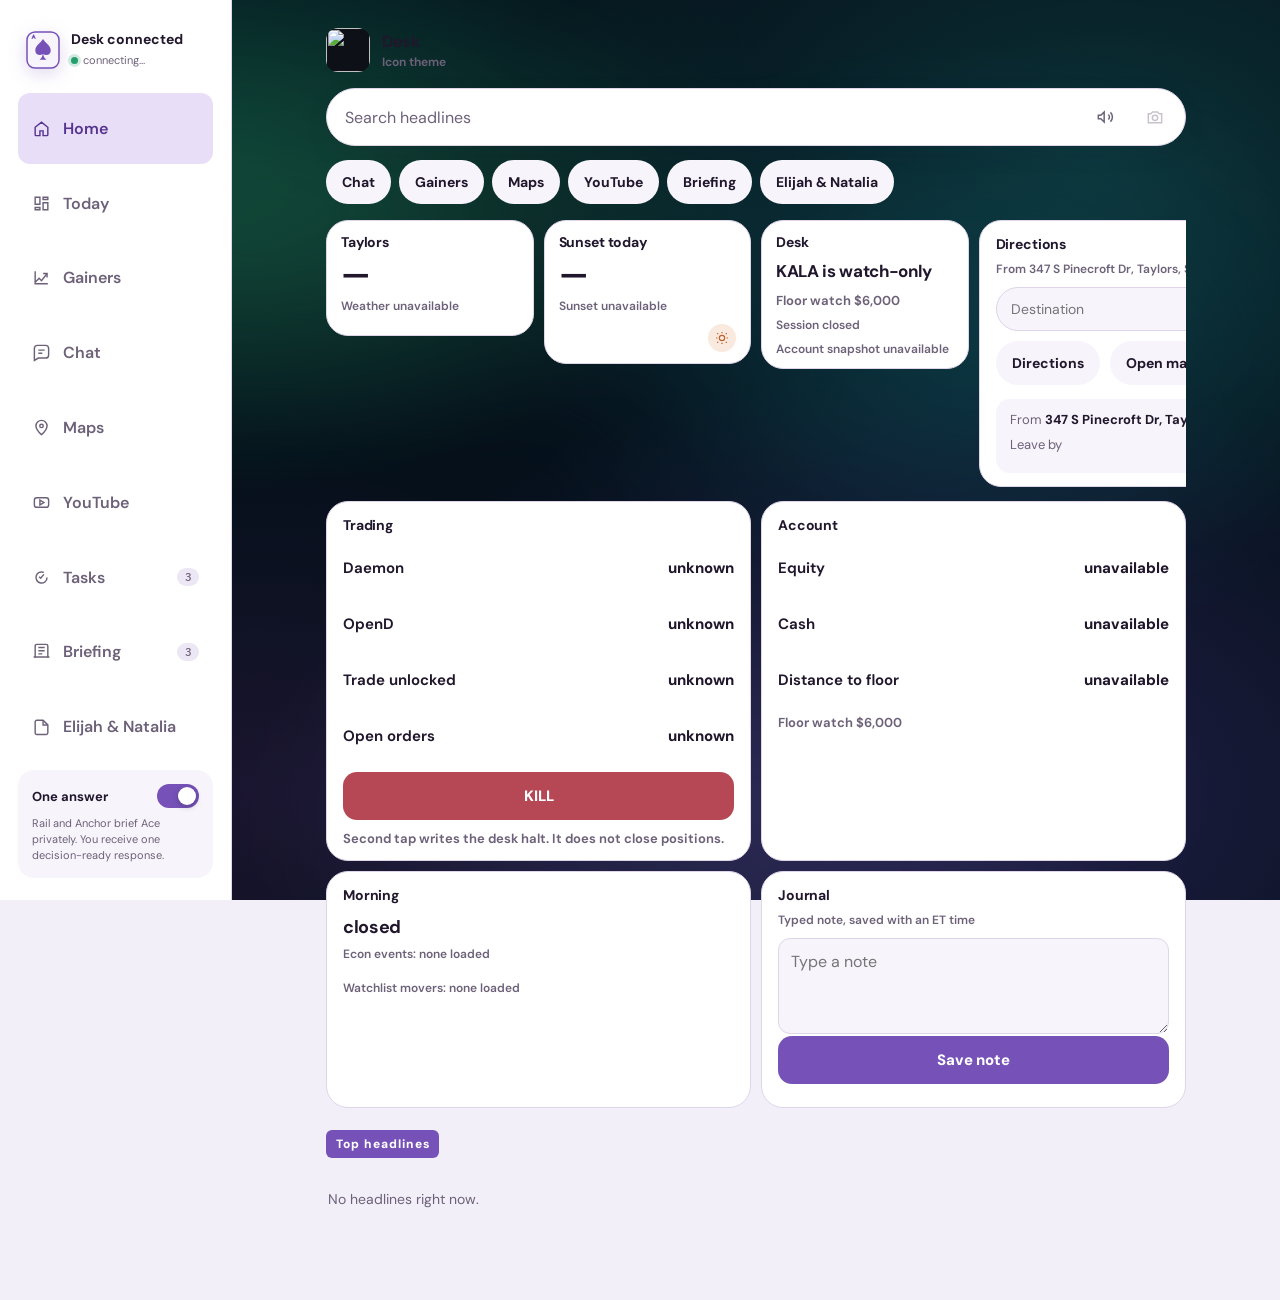
==== commit 5383cd1c: "Tighten Home cards with live context" ====
--- a/static/index.html
+++ b/static/index.html
@@ -420,11 +420,16 @@
       border-radius: 22px; padding: 14px 16px 13px; min-height: 118px;
       display: flex; flex-direction: column; gap: 2px;
     }
+    .home-info.home-compact {
+      align-self: start; min-height: 0; padding: 12px 14px 11px;
+    }
+    .home-compact .home-big { margin-top: 5px; }
+    .home-compact .home-desk-label { margin-top: 8px; font-size: 17px; }
     .home-kicker { margin: 0; font-size: 14px; font-weight: 700; letter-spacing: -.01em; }
     .home-big { margin: 6px 0 0; font-size: 32px; font-weight: 700; letter-spacing: -.04em; line-height: 1; }
     .home-desk-label { font-size: 18px; letter-spacing: -.02em; line-height: 1.25; margin-top: 10px; }
     .home-sub { margin: 6px 0 0; color: var(--muted); font-size: 12px; font-weight: 600; }
-    .home-meta { margin-top: auto; display: flex; gap: 10px; align-items: center; color: var(--muted); font-size: 12px; font-weight: 650; padding-top: 8px; }
+    .home-meta { margin-top: auto; display: flex; flex-wrap: wrap; gap: 4px 10px; align-items: center; color: var(--muted); font-size: 12px; font-weight: 650; padding-top: 8px; }
     .home-meta .aqi-dot { width: 8px; height: 8px; border-radius: 50%; background: #3c9a62; display: inline-block; }
     .home-meta .aqi-dot.warn { background: var(--warm); }
     .home-meta .aqi-dot.bad { background: var(--danger); }
@@ -696,22 +701,24 @@
             <button type="button" class="home-chip" data-go="family">Elijah &amp; Natalia</button>
           </div>
           <div class="home-cards" id="homeCards">
-            <article class="home-info" id="homeWeather">
+            <article class="home-info home-compact" id="homeWeather">
               <p class="home-kicker">Taylors</p>
               <p class="home-big" id="homeTemp">…</p>
               <p class="home-sub" id="homeCond">Checking weather</p>
               <div class="home-meta" id="homeWeatherMeta"><span id="homePrecip"></span><span id="homeAqi"></span></div>
             </article>
-            <article class="home-info" id="homeSunset">
+            <article class="home-info home-compact" id="homeSunset">
               <p class="home-kicker">Sunset today</p>
               <p class="home-big" id="homeSunsetTime">…</p>
-              <p class="home-sub" id="homeSunsetSub">Taylors</p>
+              <p class="home-sub" id="homeSunsetSub">Sunrise unavailable</p>
               <div class="home-meta"><span class="home-sun" aria-hidden="true"><svg viewBox="0 0 24 24" fill="none" stroke="currentColor" stroke-width="1.8"><circle cx="12" cy="12" r="4"/><path d="M12 3v2M12 19v2M4.9 4.9l1.4 1.4M17.7 17.7l1.4 1.4M3 12h2M19 12h2M4.9 19.1l1.4-1.4M17.7 6.3l1.4-1.4"/></svg></span></div>
             </article>
-            <article class="home-info" id="homeDeskCard">
+            <article class="home-info home-compact" id="homeDeskCard">
               <p class="home-kicker">Desk</p>
               <p class="home-big home-desk-label">KALA is watch-only</p>
               <p class="home-quiet" id="homeFloorLine">Floor watch $6,000</p>
+              <p class="home-sub" id="homeDeskSession">Session unavailable</p>
+              <p class="home-sub" id="homeDeskAccountLine">Account snapshot unavailable</p>
             </article>
             <article class="home-info" id="homeMapsCard">
               <p class="home-kicker">Directions</p>
@@ -1543,7 +1550,7 @@
         var sunSub = document.getElementById('homeSunsetSub');
         if (sun.ok && sun.label) {
           sunEl.textContent = sun.label;
-          sunSub.textContent = 'Taylors';
+          sunSub.textContent = sun.sunrise_label ? ('Sunrise ' + sun.sunrise_label) : 'Sunrise unavailable';
         } else {
           sunEl.textContent = '—';
           sunSub.textContent = 'Sunset unavailable';
@@ -1588,18 +1595,24 @@
       }
       function sessionName(d){
         var p = etParts(d || new Date());
-        if (p.weekday === 'Sat' || p.weekday === 'Sun') return 'closed';
         var hour = parseInt(p.hour, 10);
         if (hour === 24) hour = 0;
         var mins = hour * 60 + parseInt(p.minute, 10);
+        // Same bounds as session_name() in app.py. Overnight week opens Sun 20:00 ET.
+        if (p.weekday === 'Sat') return 'closed';
+        if (p.weekday === 'Sun') return mins >= 1200 ? 'overnight' : 'closed';
         if (mins >= 240 && mins < 570) return 'pre-market';
-        if (mins >= 570 && mins < 960) return 'regular';
-        if (mins >= 960 && mins < 1200) return 'after-hours';
-        return 'closed';
+        if (mins >= 570 && mins < 960) return 'live';
+        if (mins >= 960 && mins < 1200) return 'overnight';
+        if (mins >= 1200 && p.weekday === 'Fri') return 'closed';
+        return 'overnight';
       }
       function paintSession(){
+        var session = sessionName(new Date());
         var el = document.getElementById('sessionClock');
-        if (el) el.textContent = sessionName(new Date());
+        if (el) el.textContent = session;
+        var deskSession = document.getElementById('homeDeskSession');
+        if (deskSession) deskSession.textContent = 'Session ' + session;
       }
       function paintTrading(data){
         data = data || {};
@@ -1647,6 +1660,15 @@
         var floor = data.floor_label || 'Floor watch $6,000';
         if (!live && data.reason) floor = floor + ' · ' + String(data.reason).slice(0, 80);
         document.getElementById('acctFloor').textContent = floor;
+        var deskAccount = document.getElementById('homeDeskAccountLine');
+        if (deskAccount) {
+          if (live && data.distance_to_floor != null && isFinite(Number(data.distance_to_floor))) {
+            var deskDistance = Number(data.distance_to_floor);
+            deskAccount.textContent = 'Floor distance ' + money(Math.abs(deskDistance)) + (deskDistance < 0 ? ' below' : ' above');
+          } else {
+            deskAccount.textContent = 'Account snapshot unavailable';
+          }
+        }
       }
       function paintMorning(data){
         data = data || {};
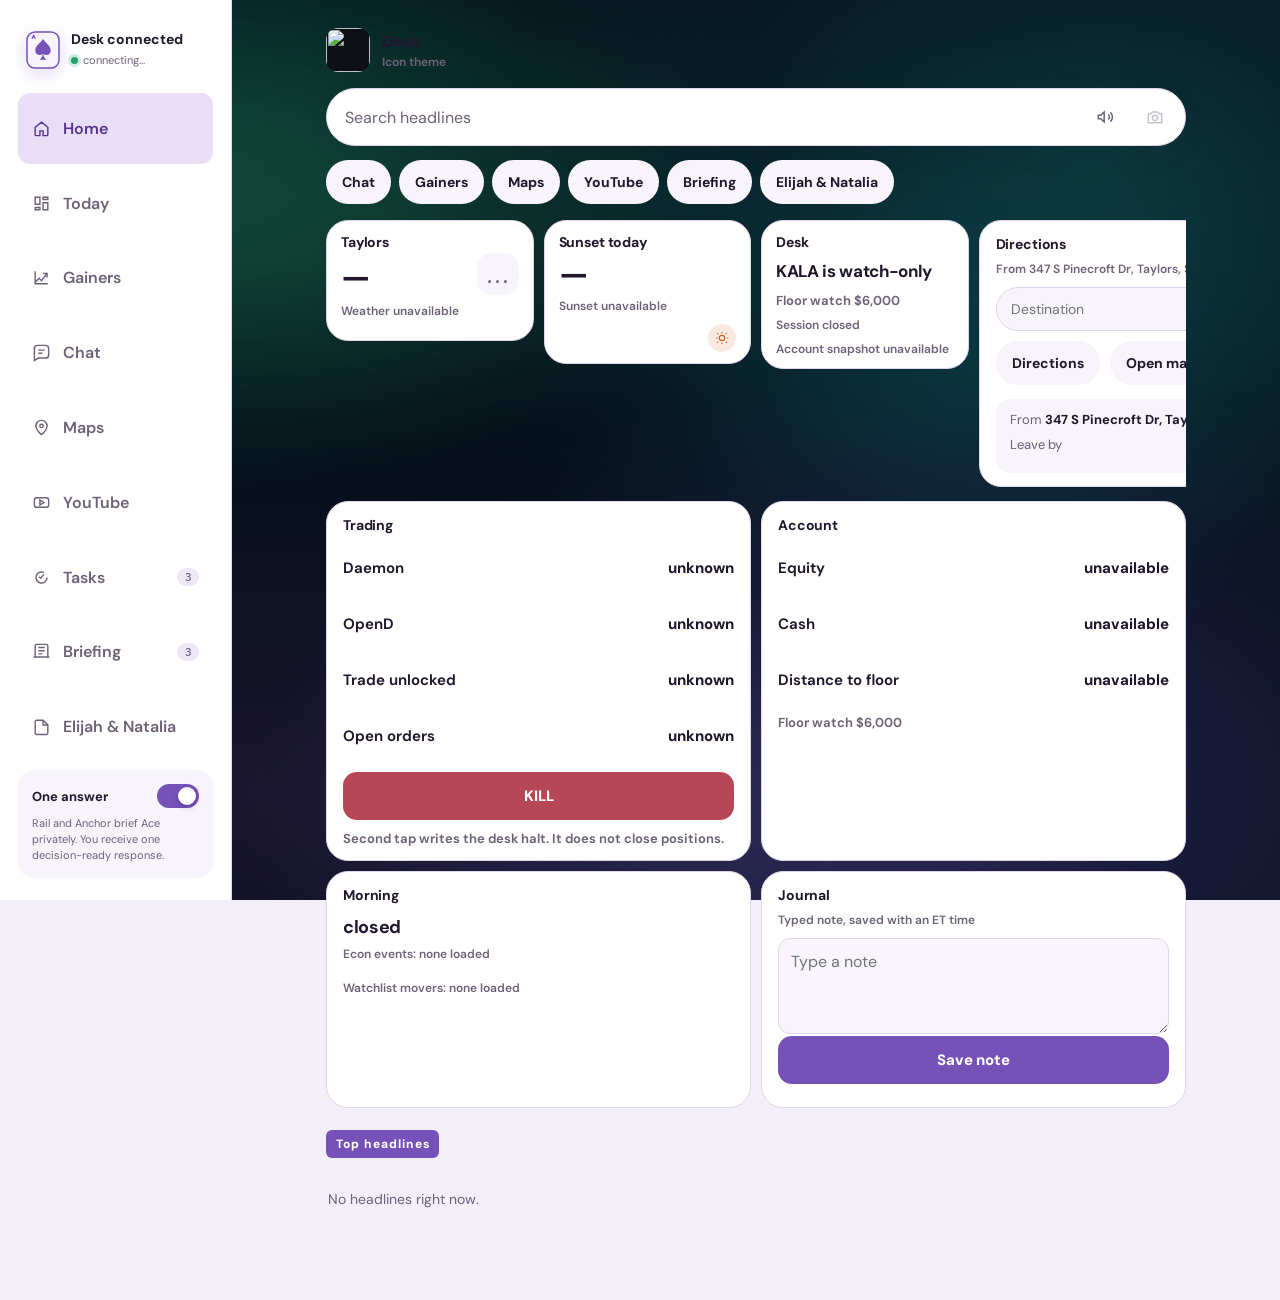
==== commit e1a4f812: "Make Taylors weather visual follow temperature" ====
--- a/static/index.html
+++ b/static/index.html
@@ -427,6 +427,27 @@
     .home-compact .home-desk-label { margin-top: 8px; font-size: 17px; }
     .home-kicker { margin: 0; font-size: 14px; font-weight: 700; letter-spacing: -.01em; }
     .home-big { margin: 6px 0 0; font-size: 32px; font-weight: 700; letter-spacing: -.04em; line-height: 1; }
+    .home-weather-main { display: flex; align-items: center; justify-content: space-between; gap: 8px; }
+    .weather-visual {
+      width: 42px; height: 42px; flex: 0 0 auto; display: grid; place-items: center;
+      border-radius: 14px; background: var(--weather-icon-bg, var(--surface-2));
+      color: var(--weather-icon-color, var(--muted));
+      box-shadow: inset 0 0 0 1px rgba(255,255,255,.28);
+    }
+    .weather-visual-icon { font-size: 25px; line-height: 1; font-family: "Apple Color Emoji", "Segoe UI Emoji", sans-serif; }
+    #homeWeather { background: linear-gradient(145deg, var(--surface), var(--weather-wash, var(--surface))); }
+    #homeWeather.weather-cold { --weather-wash: #e7f2ff; --weather-icon-bg: #d4e8ff; --weather-icon-color: #3478b9; }
+    #homeWeather.weather-cool { --weather-wash: #e9f5f4; --weather-icon-bg: #d4eeeb; --weather-icon-color: #287c79; }
+    #homeWeather.weather-mild { --weather-wash: #fff6dc; --weather-icon-bg: #ffeab0; --weather-icon-color: #b56a1d; }
+    #homeWeather.weather-warm { --weather-wash: #fff0dc; --weather-icon-bg: #ffd9a8; --weather-icon-color: #c35c25; }
+    #homeWeather.weather-hot { --weather-wash: #ffe5e0; --weather-icon-bg: #ffc6bc; --weather-icon-color: #bd3f36; }
+    @media (prefers-color-scheme: dark) {
+      #homeWeather.weather-cold { --weather-wash: #182b42; --weather-icon-bg: #213d5c; --weather-icon-color: #9bc9ff; }
+      #homeWeather.weather-cool { --weather-wash: #183735; --weather-icon-bg: #20514e; --weather-icon-color: #92dfd9; }
+      #homeWeather.weather-mild { --weather-wash: #49371d; --weather-icon-bg: #63491f; --weather-icon-color: #ffd37b; }
+      #homeWeather.weather-warm { --weather-wash: #4d2e1b; --weather-icon-bg: #69391e; --weather-icon-color: #ffb16e; }
+      #homeWeather.weather-hot { --weather-wash: #4b2425; --weather-icon-bg: #682d2d; --weather-icon-color: #ffaaa3; }
+    }
     .home-desk-label { font-size: 18px; letter-spacing: -.02em; line-height: 1.25; margin-top: 10px; }
     .home-sub { margin: 6px 0 0; color: var(--muted); font-size: 12px; font-weight: 600; }
     .home-meta { margin-top: auto; display: flex; flex-wrap: wrap; gap: 4px 10px; align-items: center; color: var(--muted); font-size: 12px; font-weight: 650; padding-top: 8px; }
@@ -703,7 +724,10 @@
           <div class="home-cards" id="homeCards">
             <article class="home-info home-compact" id="homeWeather">
               <p class="home-kicker">Taylors</p>
-              <p class="home-big" id="homeTemp">…</p>
+              <div class="home-weather-main">
+                <p class="home-big" id="homeTemp">…</p>
+                <div class="weather-visual" id="homeWeatherVisual" aria-hidden="true"><span class="weather-visual-icon" id="homeWeatherVisualIcon">…</span></div>
+              </div>
               <p class="home-sub" id="homeCond">Checking weather</p>
               <div class="home-meta" id="homeWeatherMeta"><span id="homePrecip"></span><span id="homeAqi"></span></div>
             </article>
@@ -1522,19 +1546,52 @@
             + '<div class="home-src">' + homeEsc(item.source || 'News') + '</div></div></a>';
         }).join('');
       }
+      function weatherTemperatureBand(n){
+        if (n < 40) return 'cold';
+        if (n < 60) return 'cool';
+        if (n < 80) return 'mild';
+        if (n < 95) return 'warm';
+        return 'hot';
+      }
+      function weatherVisualFor(condition){
+        var text = String(condition || '').toLowerCase();
+        if (text.indexOf('thunder') !== -1) return '⚡';
+        if (text.indexOf('snow') !== -1 || text.indexOf('freez') !== -1) return '❄';
+        if (text.indexOf('rain') !== -1 || text.indexOf('drizzle') !== -1) return '☂';
+        if (text.indexOf('fog') !== -1 || text.indexOf('mist') !== -1) return '≋';
+        if (text.indexOf('partly') !== -1) return '⛅';
+        if (text.indexOf('cloud') !== -1 || text.indexOf('overcast') !== -1) return '☁';
+        return '☀';
+      }
+      function resetWeatherVisual(){
+        var card = document.getElementById('homeWeather');
+        var icon = document.getElementById('homeWeatherVisualIcon');
+        ['cold', 'cool', 'mild', 'warm', 'hot'].forEach(function(band){
+          card.classList.remove('weather-' + band);
+        });
+        icon.textContent = '…';
+      }
       function paintWeather(data){
         var w = (data && data.weather) || {};
         var temp = document.getElementById('homeTemp');
         var cond = document.getElementById('homeCond');
         var precip = document.getElementById('homePrecip');
         var aqi = document.getElementById('homeAqi');
-        if (!w.ok || w.temperature_f == null) {
+        var icon = document.getElementById('homeWeatherVisualIcon');
+        var n = Number(w.temperature_f);
+        if (!w.ok || !Number.isFinite(n)) {
           temp.textContent = '—';
           cond.textContent = 'Weather unavailable';
           precip.textContent = '';
           aqi.textContent = '';
+          resetWeatherVisual();
         } else {
-          var n = Number(w.temperature_f);
+          var band = weatherTemperatureBand(n);
+          var card = document.getElementById('homeWeather');
+          ['cold', 'cool', 'mild', 'warm', 'hot'].forEach(function(name){
+            card.classList.toggle('weather-' + name, name === band);
+          });
+          icon.textContent = weatherVisualFor(w.condition);
           temp.textContent = (Math.round(n * 10) / 10) + '°';
           cond.textContent = w.condition || 'Now';
           precip.textContent = (w.precip_chance_pct == null) ? '' : (w.precip_chance_pct + '% precip');
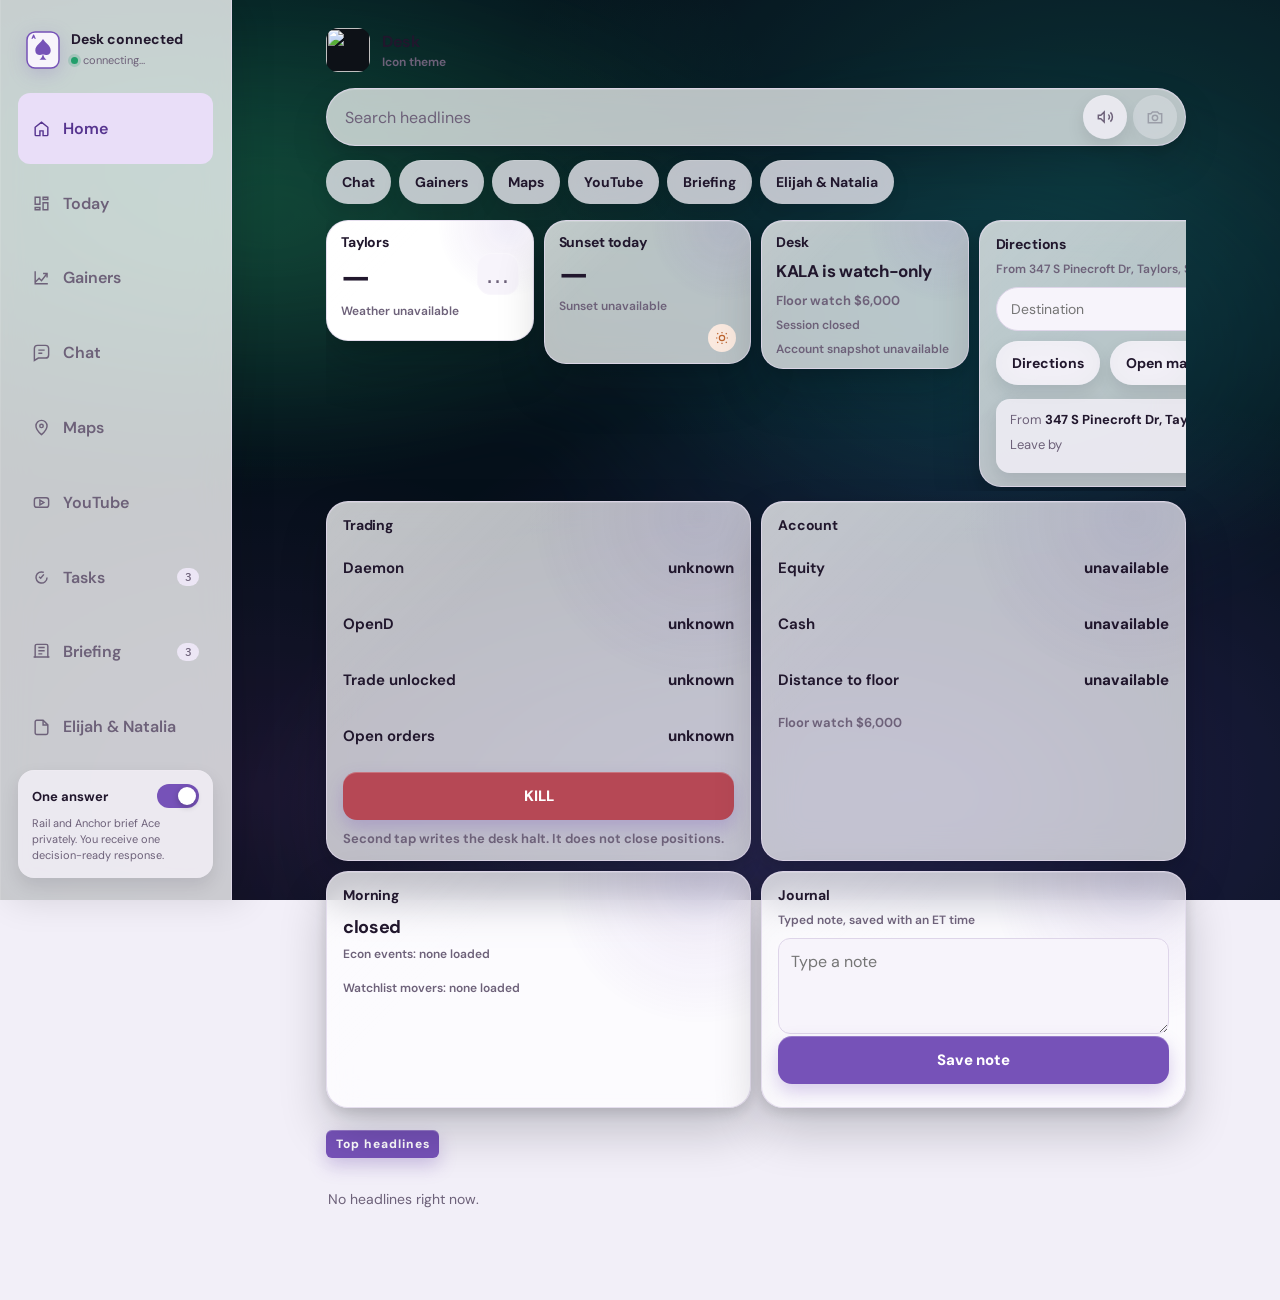
==== commit 5d7cbc17: "Restyle desk with spatial glass panels" ====
--- a/static/index.html
+++ b/static/index.html
@@ -656,6 +656,226 @@
     .family-panel p { margin:0 0 12px; color:var(--muted); font-size:15px; line-height:1.55; }
     .home-quiet { margin:8px 0 0; color:var(--muted); font-size:13px; font-weight:650; }
 
+    /* Spatial desk treatment: depth and glass, without changing any app behavior. */
+    .main {
+      perspective: 1500px;
+      perspective-origin: 50% 18%;
+    }
+
+    .rail,
+    .topbar,
+    .card,
+    .home-info,
+    .quick-card,
+    .task-column,
+    .task-tile,
+    .protocol-card,
+    .family-panel,
+    .movers-card,
+    .integration-card,
+    .source-panel,
+    .bluetooth-panel,
+    .chat-panel,
+    .home-search,
+    .home-chip,
+    .brief-tab,
+    .source-tab,
+    .list-tab,
+    .drawer,
+    .mobile-nav {
+      background: color-mix(in srgb, var(--surface) 72%, transparent);
+      border-color: color-mix(in srgb, var(--line) 78%, rgba(255,255,255,.28));
+      box-shadow:
+        0 1px 0 rgba(255,255,255,.14) inset,
+        0 18px 38px rgba(3, 8, 18, .16),
+        0 3px 10px rgba(3, 8, 18, .10);
+      backdrop-filter: blur(18px) saturate(125%);
+      -webkit-backdrop-filter: blur(18px) saturate(125%);
+    }
+
+    .rail {
+      background: color-mix(in srgb, var(--surface) 78%, transparent);
+      box-shadow: 10px 0 34px rgba(3, 8, 18, .12), 1px 0 0 rgba(255,255,255,.10) inset;
+    }
+
+    .topbar { border-radius: 22px; padding: 12px 14px; }
+
+    .card,
+    .home-info,
+    .quick-card,
+    .task-column,
+    .task-tile,
+    .protocol-card,
+    .family-panel,
+    .movers-card,
+    .integration-card,
+    .source-panel,
+    .bluetooth-panel,
+    .chat-panel {
+      position: relative;
+      overflow: hidden;
+      transform-style: preserve-3d;
+      isolation: isolate;
+    }
+
+    .card::before,
+    .home-info::before,
+    .quick-card::before,
+    .task-column::before,
+    .task-tile::before,
+    .protocol-card::before,
+    .family-panel::before,
+    .movers-card::before,
+    .integration-card::before,
+    .source-panel::before,
+    .bluetooth-panel::before,
+    .chat-panel::before {
+      content: "";
+      position: absolute;
+      inset: 0;
+      pointer-events: none;
+      z-index: -1;
+      background:
+        linear-gradient(135deg, rgba(255,255,255,.14), transparent 32%),
+        radial-gradient(circle at 88% 4%, color-mix(in srgb, var(--accent) 12%, transparent), transparent 34%);
+      opacity: .9;
+    }
+
+    .lead-card,
+    .chat-panel,
+    .movers-card,
+    .protocol-card,
+    .home-info,
+    .quick-card,
+    .task-tile {
+      box-shadow:
+        0 1px 0 rgba(255,255,255,.18) inset,
+        0 24px 48px rgba(3, 8, 18, .20),
+        0 5px 14px rgba(3, 8, 18, .13);
+    }
+
+    .lead-card > *,
+    .chat-panel > *,
+    .movers-card > *,
+    .protocol-card > *,
+    .home-info > *,
+    .quick-card > *,
+    .task-tile > * { transform: translateZ(12px); }
+
+    .home-info { transform: translateZ(0); }
+
+    .home-info:nth-child(2n),
+    .quick-card:nth-child(2n),
+    .task-tile:nth-child(2n) { --spatial-yaw: 1deg; }
+    .home-info:nth-child(2n+1),
+    .quick-card:nth-child(2n+1),
+    .task-tile:nth-child(2n+1) { --spatial-yaw: -1deg; }
+
+    .home-chip,
+    .app-launcher,
+    .task-row,
+    .datum,
+    .take,
+    .insight,
+    .news-item,
+    .source-row,
+    .watch-snapshot,
+    .yt-card,
+    .leave-by,
+    .mode-card,
+    .compose-box,
+    .home-search-btn,
+    .icon-btn,
+    .proto-badge {
+      background: color-mix(in srgb, var(--surface-2) 76%, transparent);
+      border-color: color-mix(in srgb, var(--line) 72%, transparent);
+      box-shadow: 0 1px 0 rgba(255,255,255,.12) inset, 0 8px 18px rgba(3, 8, 18, .10);
+    }
+
+    .primary-btn,
+    .tap-48,
+    .read-aloud,
+    .source-tab.active,
+    .home-head h2 {
+      box-shadow: 0 1px 0 rgba(255,255,255,.24) inset, 0 8px 18px color-mix(in srgb, var(--accent) 28%, transparent);
+    }
+
+    @media (hover: hover) and (prefers-reduced-motion: no-preference) {
+      .card,
+      .home-info,
+      .quick-card,
+      .task-column,
+      .task-tile,
+      .protocol-card,
+      .family-panel,
+      .movers-card,
+      .integration-card,
+      .source-panel,
+      .bluetooth-panel,
+      .chat-panel {
+        transition: transform .24s ease, box-shadow .24s ease, border-color .24s ease;
+      }
+      .card:hover,
+      .home-info:hover,
+      .quick-card:hover,
+      .task-column:hover,
+      .task-tile:hover,
+      .protocol-card:hover,
+      .family-panel:hover,
+      .movers-card:hover,
+      .integration-card:hover,
+      .source-panel:hover,
+      .bluetooth-panel:hover,
+      .chat-panel:hover {
+        transform: perspective(1100px) rotateX(1.2deg) rotateY(var(--spatial-yaw, -.6deg)) translateY(-4px);
+        border-color: color-mix(in srgb, var(--accent) 42%, var(--line));
+        box-shadow:
+          0 1px 0 rgba(255,255,255,.22) inset,
+          0 30px 56px rgba(3, 8, 18, .24),
+          0 7px 18px rgba(3, 8, 18, .15);
+      }
+      .chat-panel:hover,
+      .movers-card:hover,
+      .task-column:hover { transform: perspective(1500px) rotateX(.45deg) translateY(-2px); }
+      .home-chip:hover,
+      .icon-btn:hover,
+      .proto-badge:hover,
+      .app-launcher:hover,
+      .task-row:hover { transform: translateY(-2px) translateZ(4px); }
+    }
+
+    @media (max-width: 700px) {
+      .topbar { padding: 8px 10px; border-radius: 18px; }
+      .card,
+      .home-info,
+      .quick-card,
+      .task-column,
+      .task-tile,
+      .protocol-card,
+      .family-panel,
+      .movers-card,
+      .integration-card,
+      .source-panel,
+      .bluetooth-panel,
+      .chat-panel { backdrop-filter: blur(14px) saturate(120%); -webkit-backdrop-filter: blur(14px) saturate(120%); }
+      .home-cards { perspective: 900px; }
+      .home-info { min-width: 168px; }
+    }
+
+    @media (prefers-reduced-motion: reduce) {
+      .card,
+      .home-info,
+      .quick-card,
+      .task-column,
+      .task-tile,
+      .protocol-card,
+      .family-panel,
+      .movers-card,
+      .integration-card,
+      .source-panel,
+      .bluetooth-panel,
+      .chat-panel { transform: none !important; }
+    }
   </style>
 </head>
 <body>
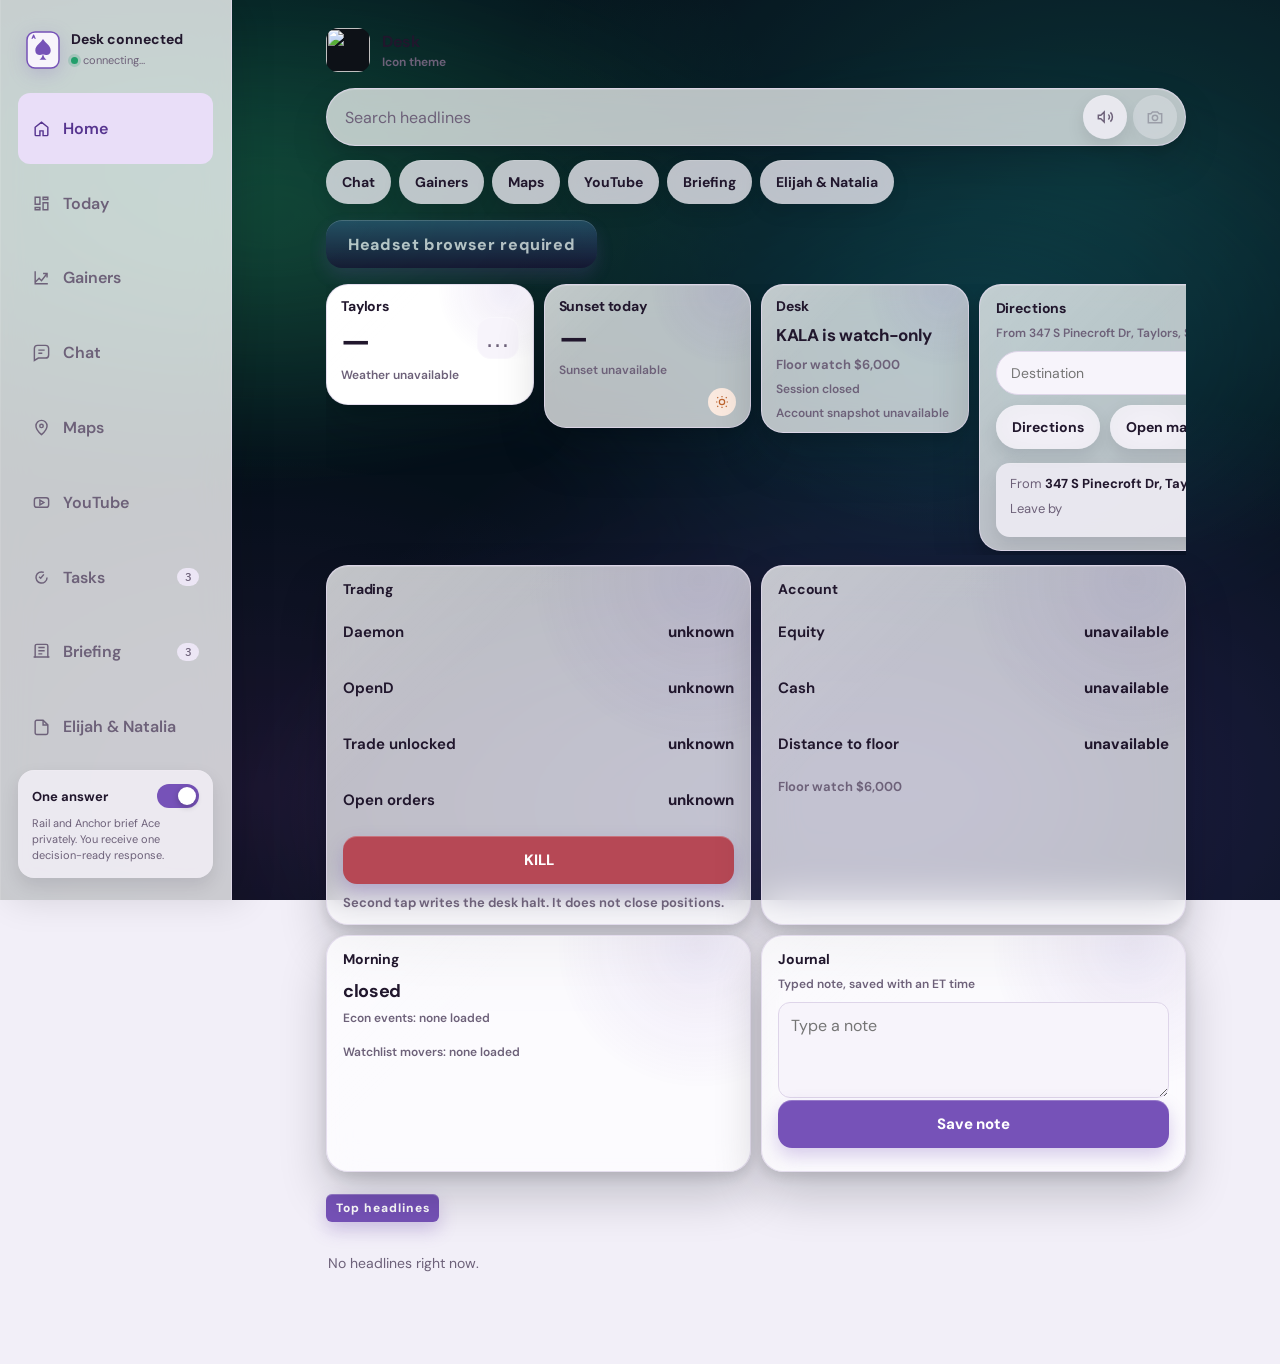
==== commit e7f9be71: "Add a Quest WebXR desk you can stand in Home gets an Enter VR control that opens an immersive-vr roo" ====
--- a/static/index.html
+++ b/static/index.html
@@ -496,6 +496,24 @@
     .kill-btn { background:#b64855; }
     .kill-btn.armed { background:#7a1220; }
     .kill-btn:disabled, .tap-48:disabled { opacity:.55; cursor:default; }
+
+    .enter-vr-wrap { margin: 0 0 16px; }
+    .enter-vr {
+      min-height: 48px; min-width: 48px; padding: 12px 22px;
+      border: 0; border-radius: 16px; cursor: pointer;
+      font: inherit; font-size: 16px; font-weight: 800; letter-spacing: .04em;
+      color: #f4fbff;
+      background:
+        linear-gradient(180deg, rgba(90, 210, 255, .35), rgba(28, 16, 58, .72)),
+        #12182c;
+      box-shadow: 0 10px 28px rgba(40, 80, 160, .22), inset 0 0 0 1px rgba(160, 220, 255, .4);
+    }
+    .enter-vr:disabled { opacity: .72; cursor: default; }
+    .enter-vr-note:empty { display: none; }
+    @media (max-width: 700px) {
+      .enter-vr { display: block; width: 100%; }
+    }
+
     #journalText {
       width:100%; box-sizing:border-box; min-height:96px; margin-top:8px;
       border-radius:12px; border:1px solid var(--line); padding:12px;
@@ -940,6 +958,10 @@
             <button type="button" class="home-chip" data-go="youtube">YouTube</button>
             <button type="button" class="home-chip" data-go="briefing">Briefing</button>
             <button type="button" class="home-chip" data-go="family">Elijah &amp; Natalia</button>
+          </div>
+          <div class="enter-vr-wrap">
+            <button type="button" class="tap-48 enter-vr" id="enterVr">Enter VR</button>
+            <p class="home-quiet enter-vr-note" id="enterVrNote" aria-live="polite"></p>
           </div>
           <div class="home-cards" id="homeCards">
             <article class="home-info home-compact" id="homeWeather">
@@ -2953,5 +2975,22 @@
 };
 
 </script>
+
+<script src="/static/desk-vr.js"></script>
+<script>
+(function () {
+  var btn = document.getElementById("enterVr");
+  if (!btn || window.DeskVR) return;
+  try {
+    if (!navigator.xr) {
+      btn.textContent = "Headset browser required";
+      btn.disabled = true;
+    }
+  } catch (e) {
+    btn.textContent = "Headset browser required";
+    btn.disabled = true;
+  }
+})();
+</script>
 </body>
 </html>
